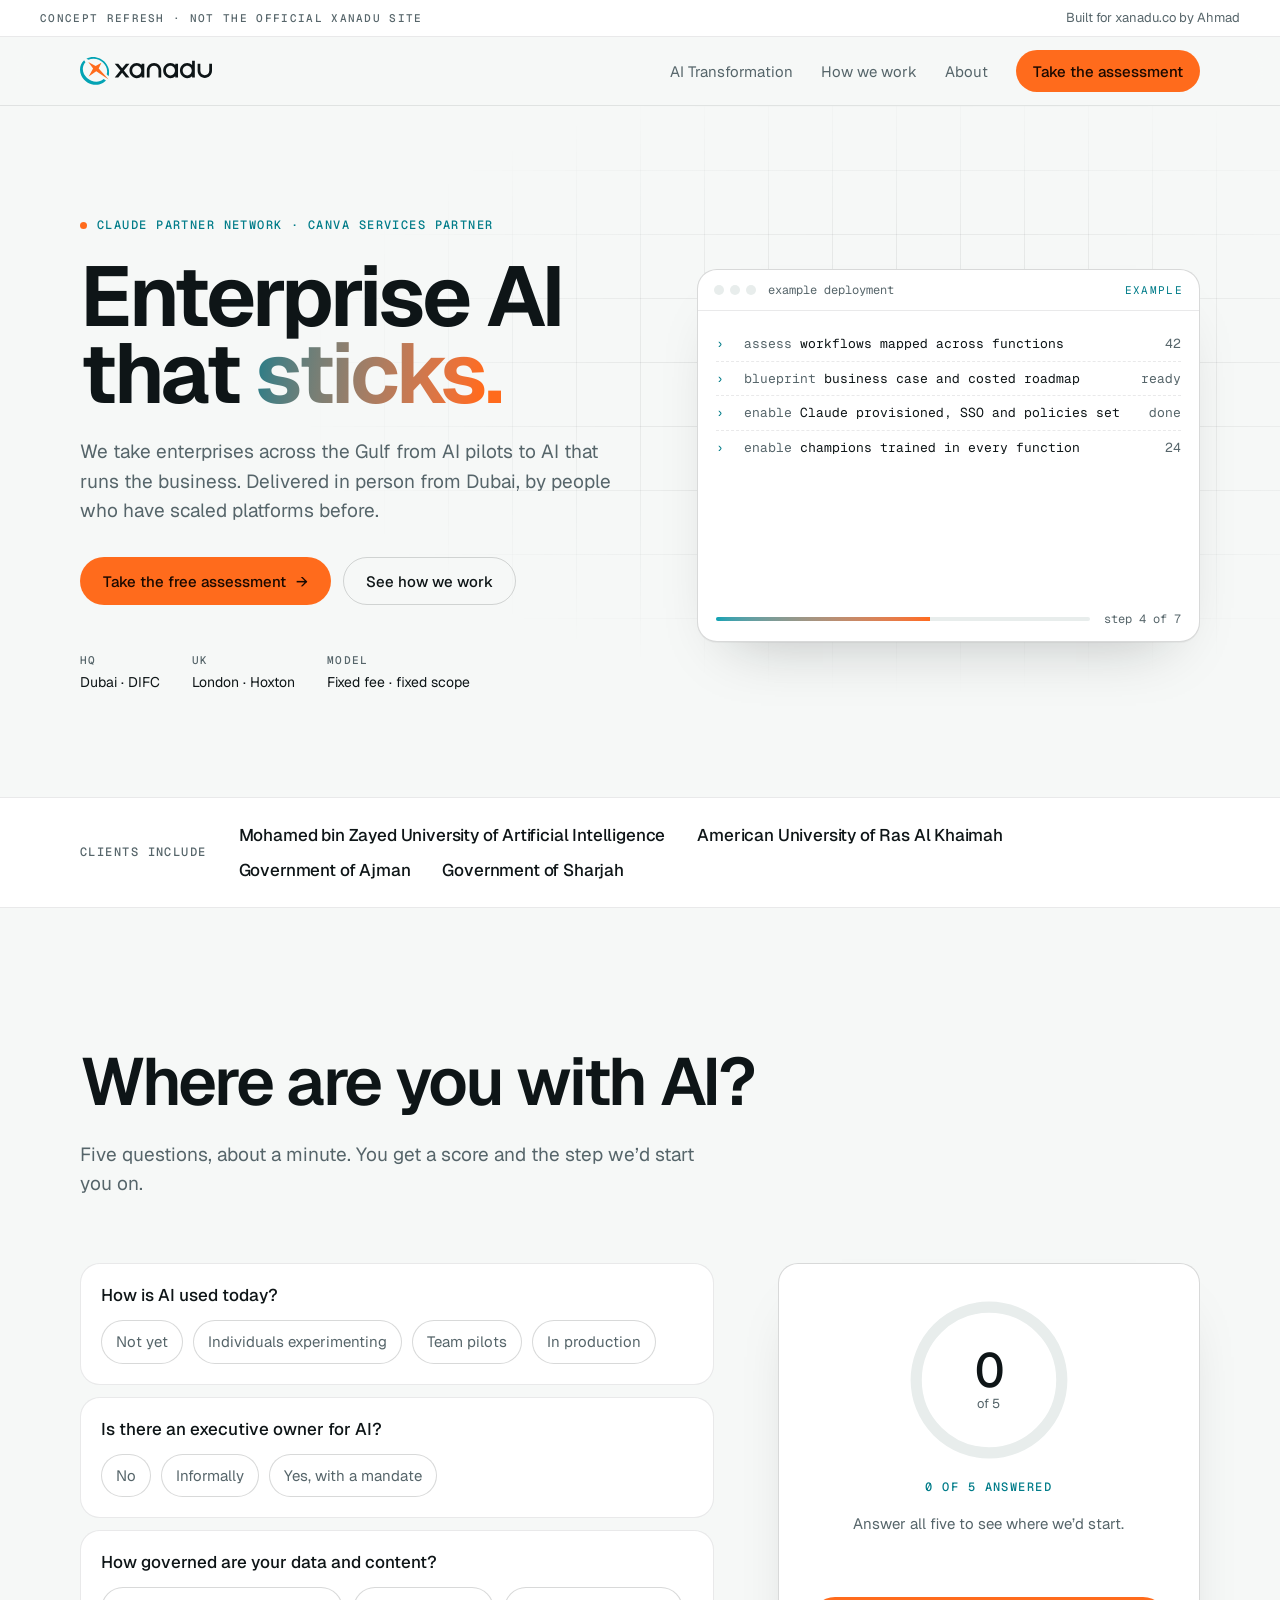
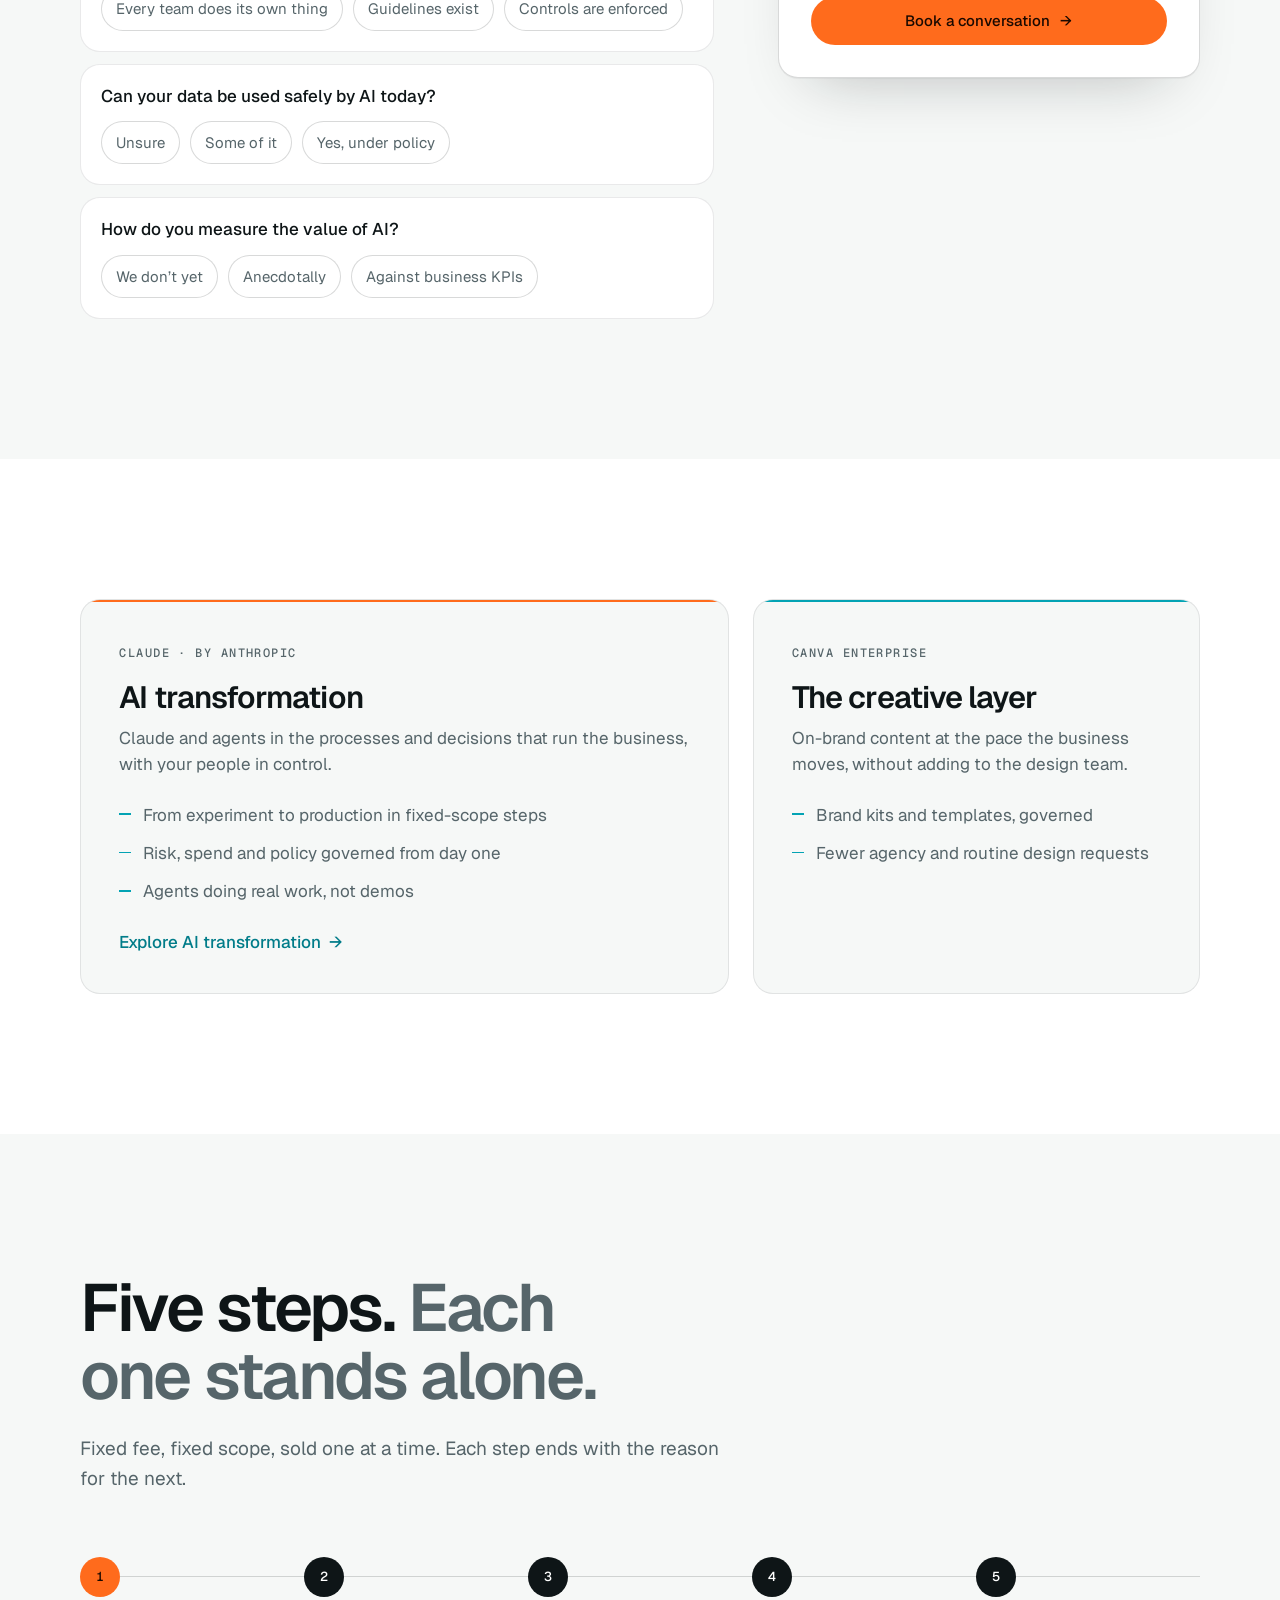
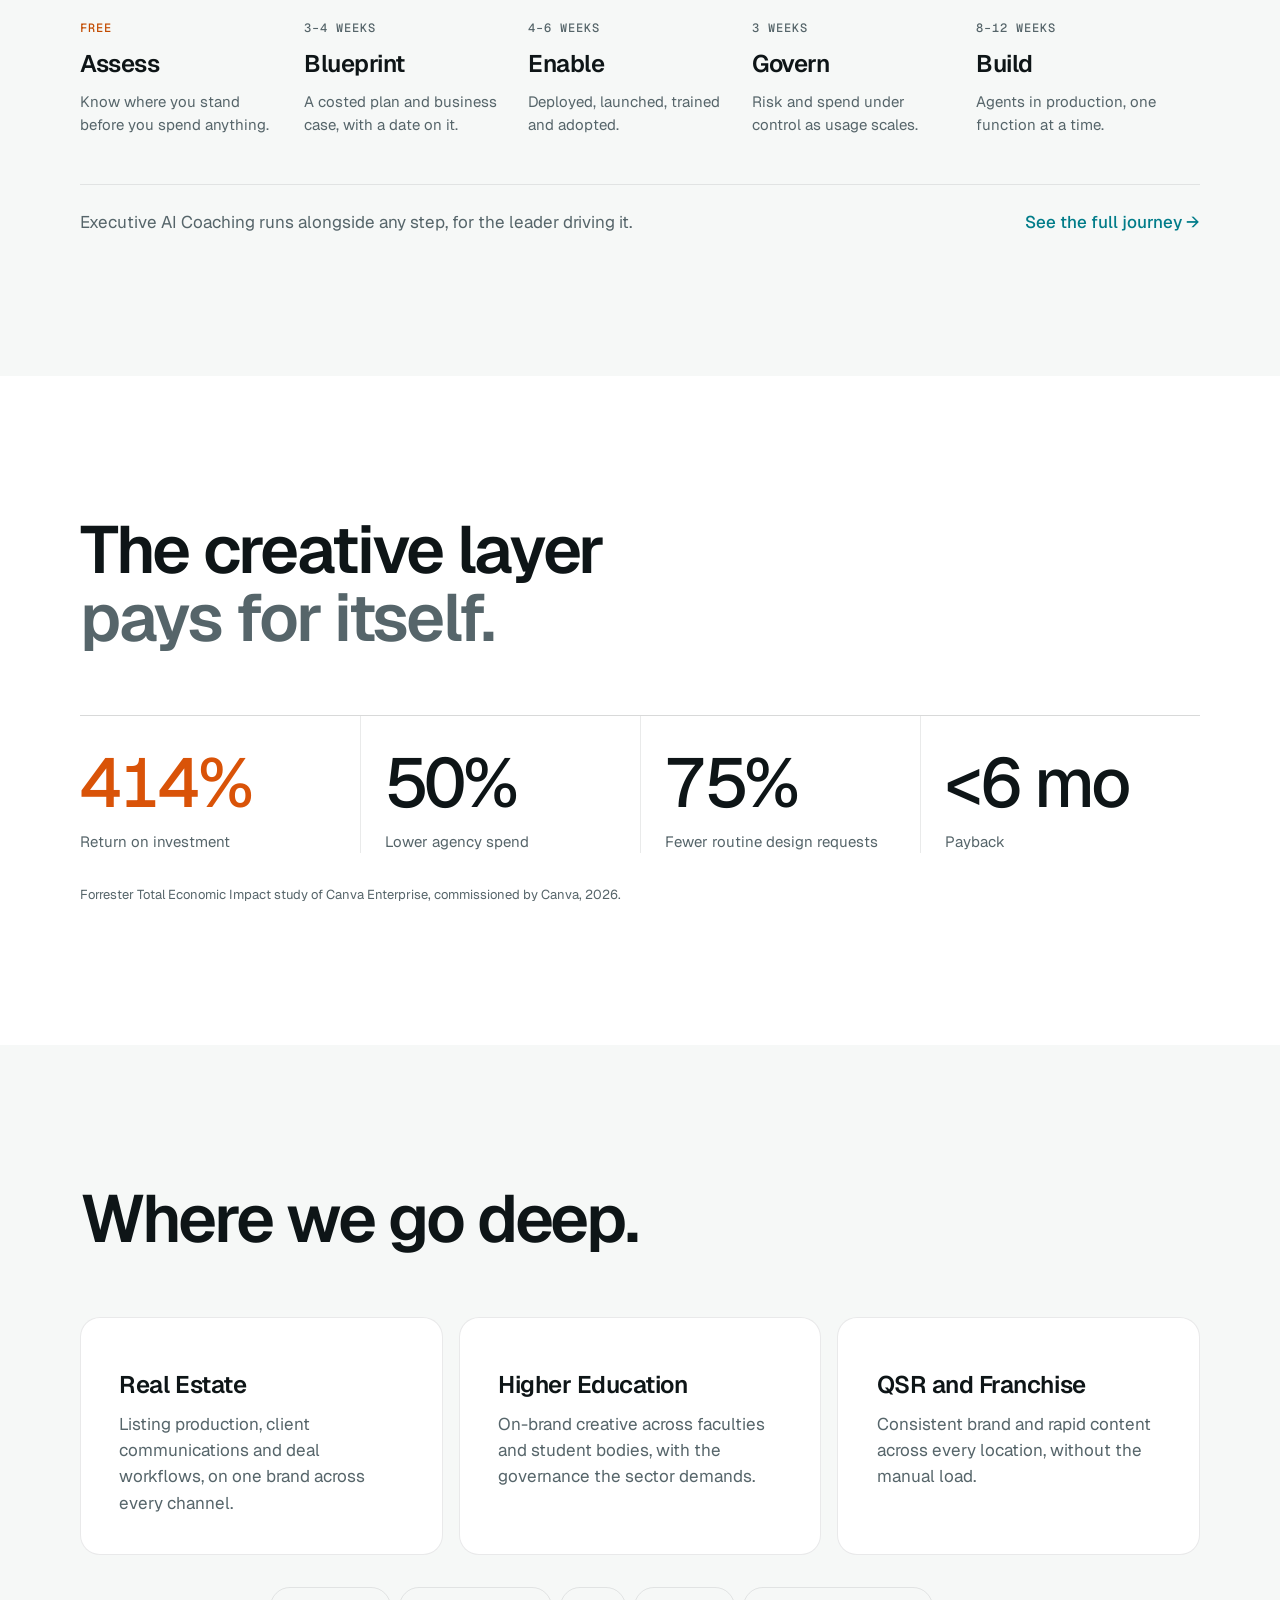
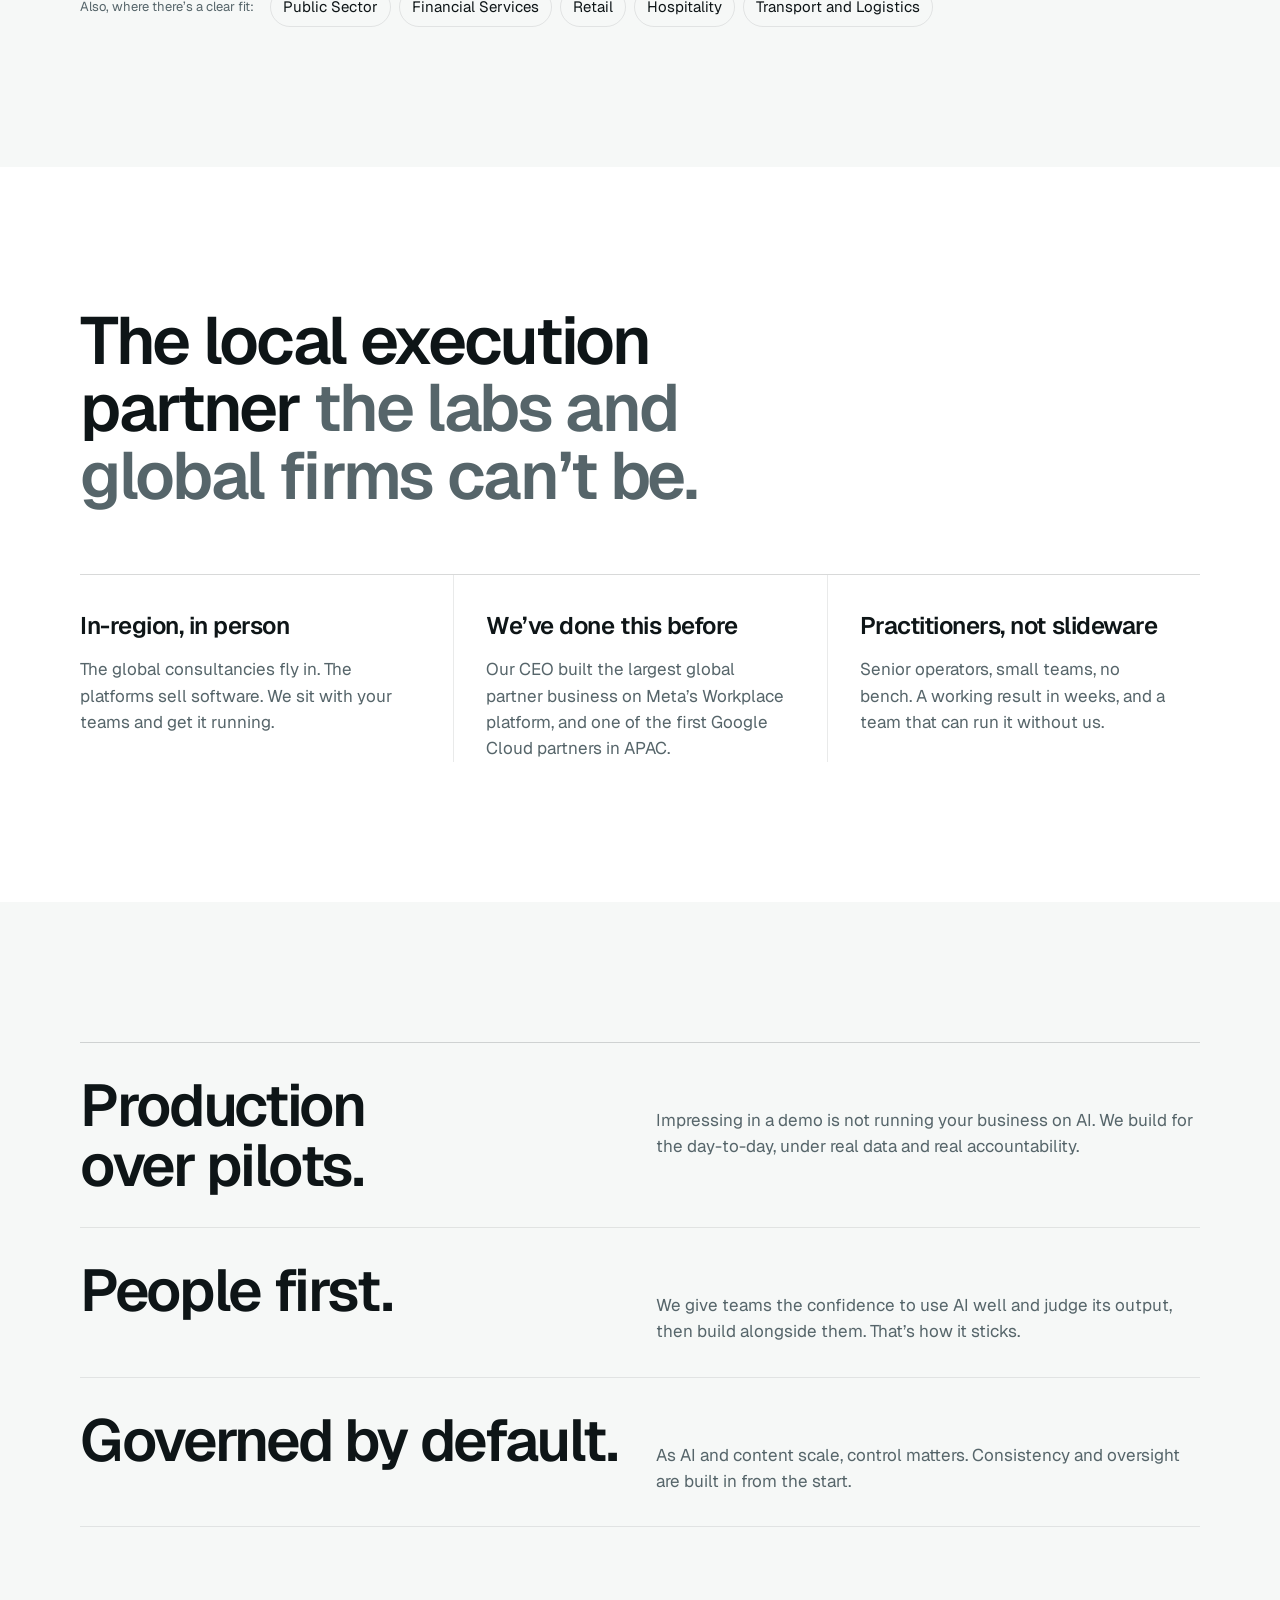
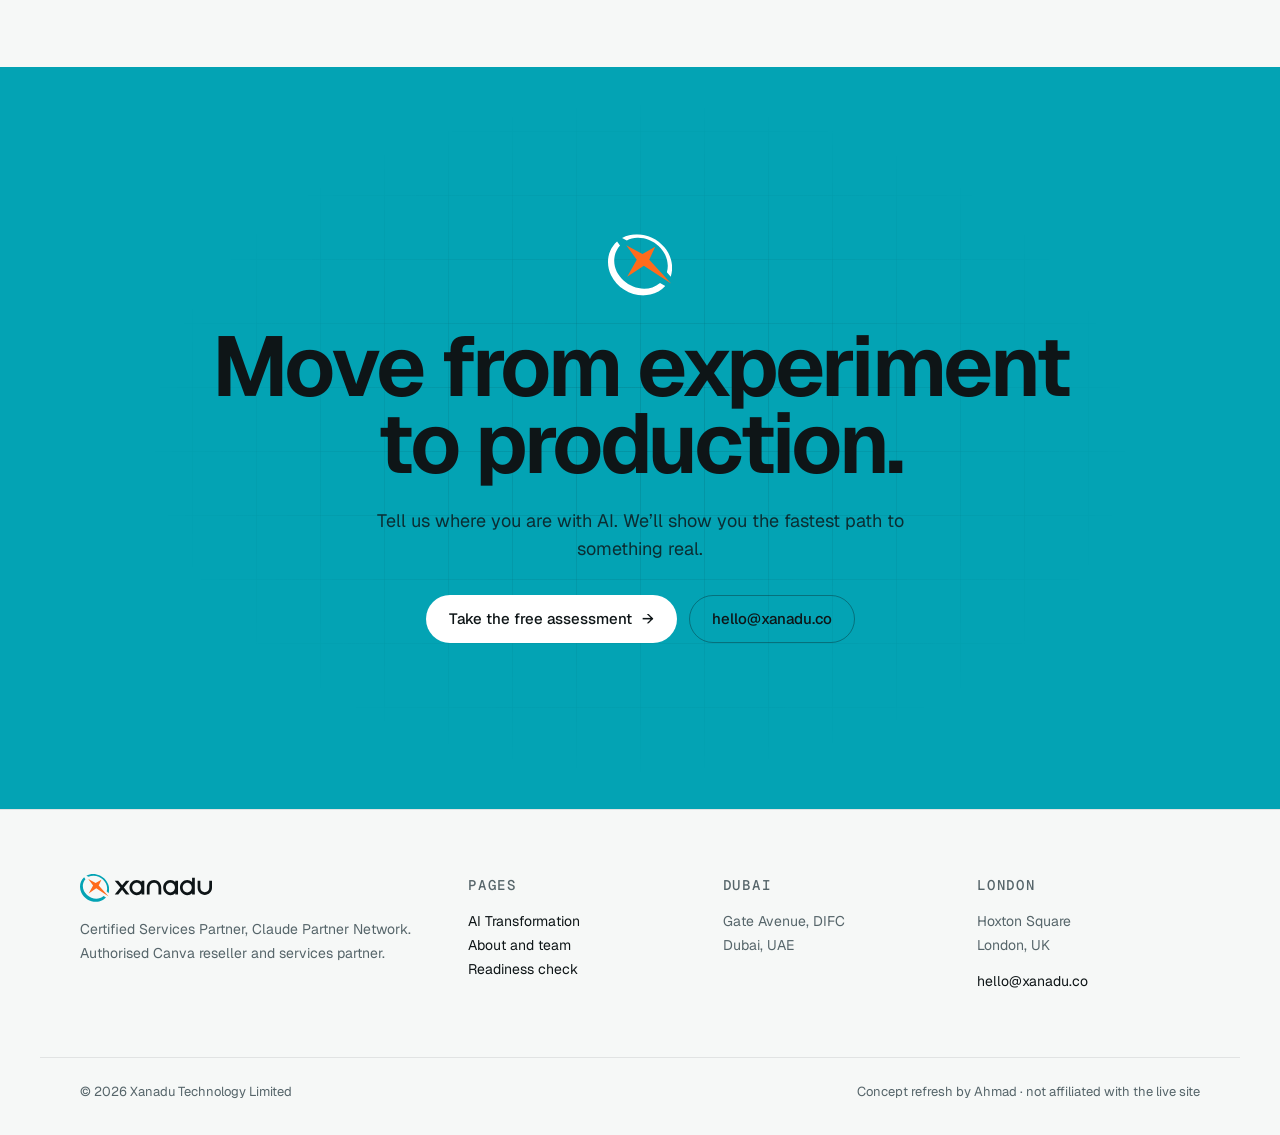
==== index.html @ 1a9d15e1 "Home: readiness check straight after Clients; drop the 'More than licences' heading Co-Authored-By: " ====
<!doctype html>
<html lang="en">
<head>
  <meta charset="utf-8">
  <meta name="viewport" content="width=device-width, initial-scale=1">
  <title>Xanadu · Enterprise AI that sticks (concept)</title>
  <meta name="description" content="Xanadu takes Gulf enterprises and government from AI pilots to AI that runs the business. Concept refresh, not the official site.">
  <meta name="robots" content="noindex, nofollow">
  <meta name="theme-color" content="#F6F8F7">
  <link rel="icon" href="/favicon.svg" type="image/svg+xml">
  <link rel="preconnect" href="https://fonts.googleapis.com">
  <link rel="preconnect" href="https://fonts.gstatic.com" crossorigin>
  <link href="https://fonts.googleapis.com/css2?family=Geist:wght@300..800&family=Geist+Mono:wght@400;500&display=swap" rel="stylesheet">
  <link rel="stylesheet" href="/styles.css">
</head>
<body>
<a class="skip" href="#main">Skip to content</a>

<div class="concept-bar">
  <span class="t-label">Concept refresh · not the official Xanadu site</span>
  <span>Built for xanadu.co by Ahmad</span>
</div>

<header class="nav">
  <div class="wrap nav-inner">
    <a href="/" class="brand" aria-label="Xanadu home"><svg class="logo" role="img" aria-label="Xanadu"><use href="/assets/logo.svg#x-logo"/></svg></a>
    <button class="nav-toggle" type="button" aria-label="Open menu" aria-expanded="false" aria-controls="nav-links"><span></span><span></span></button>
    <nav class="nav-links" id="nav-links" aria-label="Primary">
      <a href="/ai-transformation/">AI Transformation</a>
      <a href="/ai-transformation/#journey">How we work</a>
      <a href="/about/">About</a>
      <a class="btn btn-primary btn-sm" href="/#assessment">Take the assessment</a>
    </nav>
  </div>
</header>

<main id="main">

  <section class="hero" aria-labelledby="h1">
    <div class="field-grid" aria-hidden="true"></div>
    <div class="wrap hero-inner">
      <div class="enter">
        <p class="credential t-label"><span class="dot" aria-hidden="true"></span>Claude Partner Network · Canva Services Partner</p>
        <h1 id="h1" class="t-display">Enterprise AI<br>that <span class="accent">sticks.</span></h1>
        <p class="t-lede">We take enterprises across the Gulf from AI pilots to AI that runs the business. Delivered in person from Dubai, by people who have scaled platforms before.</p>
        <div class="ctas">
          <a class="btn btn-primary" href="#assessment">Take the free assessment <span class="arr" aria-hidden="true">→</span></a>
          <a class="btn btn-ghost" href="/ai-transformation/">See how we work</a>
        </div>
        <ul class="hero-meta">
          <li><span class="t-label">HQ</span>Dubai · DIFC</li>
          <li><span class="t-label">UK</span>London · Hoxton</li>
          <li><span class="t-label">Model</span>Fixed fee · fixed scope</li>
        </ul>
      </div>

      <div class="console" role="img" aria-label="Illustrative example of a deployment moving through the five steps">
        <div class="console-head"><span class="lights" aria-hidden="true"><i></i><i></i><i></i></span><span>example deployment</span><span class="tag">example</span></div>
        <ol class="console-body" id="console" aria-hidden="true"></ol>
        <div class="console-foot" aria-hidden="true"><span class="meter"><i id="console-meter"></i></span><span id="console-status">starting</span></div>
      </div>
    </div>
  </section>

  <section class="clients" aria-label="Clients">
    <div class="wrap clients-inner">
      <p class="t-label">Clients include</p>
      <ul>
        <li>Mohamed bin Zayed University of Artificial Intelligence</li>
        <li>American University of Ras Al Khaimah</li>
        <li>Government of Ajman</li>
        <li>Government of Sharjah</li>
      </ul>
    </div>
  </section>

  <section class="section" id="assessment" aria-labelledby="check-title">
    <div class="wrap">
      <div class="section-head">
        <h2 id="check-title" class="t-headline">Where are you with AI?</h2>
        <p class="t-lede">Five questions, about a minute. You get a score and the step we’d start you on.</p>
      </div>
      <div class="check-grid">
        <form class="quiz" id="quiz" onsubmit="return false">
          <fieldset><legend>How is AI used today?</legend>
            <label><input type="radio" name="q0" value="0">Not yet</label>
            <label><input type="radio" name="q0" value="1">Individuals experimenting</label>
            <label><input type="radio" name="q0" value="2">Team pilots</label>
            <label><input type="radio" name="q0" value="3">In production</label>
          </fieldset>
          <fieldset><legend>Is there an executive owner for AI?</legend>
            <label><input type="radio" name="q1" value="0">No</label>
            <label><input type="radio" name="q1" value="2">Informally</label>
            <label><input type="radio" name="q1" value="3">Yes, with a mandate</label>
          </fieldset>
          <fieldset><legend>How governed are your data and content?</legend>
            <label><input type="radio" name="q2" value="0">Every team does its own thing</label>
            <label><input type="radio" name="q2" value="2">Guidelines exist</label>
            <label><input type="radio" name="q2" value="3">Controls are enforced</label>
          </fieldset>
          <fieldset><legend>Can your data be used safely by AI today?</legend>
            <label><input type="radio" name="q3" value="0">Unsure</label>
            <label><input type="radio" name="q3" value="2">Some of it</label>
            <label><input type="radio" name="q3" value="3">Yes, under policy</label>
          </fieldset>
          <fieldset><legend>How do you measure the value of AI?</legend>
            <label><input type="radio" name="q4" value="0">We don’t yet</label>
            <label><input type="radio" name="q4" value="1">Anecdotally</label>
            <label><input type="radio" name="q4" value="3">Against business KPIs</label>
          </fieldset>
        </form>
        <aside class="result" aria-live="polite" aria-label="Your result">
          <div class="dial" id="dial">
            <svg viewBox="0 0 120 120" aria-hidden="true"><circle class="bg" cx="60" cy="60" r="52"/><circle class="fg" cx="60" cy="60" r="52"/></svg>
            <div class="dial-num"><b id="score">0</b><span>of 5</span></div>
          </div>
          <p class="t-label tier" id="tier">0 of 5 answered</p>
          <p class="advice" id="advice">Answer all five to see where we’d start.</p>
          <a class="btn btn-primary" id="result-cta" href="mailto:hello@xanadu.co">Book a conversation <span class="arr" aria-hidden="true">→</span></a>
        </aside>
      </div>
    </div>
  </section>

  <section class="section white" aria-labelledby="platforms-title">
    <div class="wrap">
      <h2 id="platforms-title" class="sr">What we do</h2>
      <div class="layers">
        <a class="card rule-orange" href="/ai-transformation/">
          <span class="t-label">Claude · by Anthropic</span>
          <h3 class="t-title">AI transformation</h3>
          <p>Claude and agents in the processes and decisions that run the business, with your people in control.</p>
          <ul class="ticks">
            <li>From experiment to production in fixed-scope steps</li>
            <li>Risk, spend and policy governed from day one</li>
            <li>Agents doing real work, not demos</li>
          </ul>
          <span class="more">Explore AI transformation <span class="arr" aria-hidden="true">→</span></span>
        </a>
        <div class="card rule-teal">
          <span class="t-label">Canva Enterprise</span>
          <h3 class="t-title">The creative layer</h3>
          <p>On-brand content at the pace the business moves, without adding to the design team.</p>
          <ul class="ticks">
            <li>Brand kits and templates, governed</li>
            <li>Fewer agency and routine design requests</li>
          </ul>
        </div>
      </div>
    </div>
  </section>

  <section class="section" aria-labelledby="method-title">
    <div class="wrap">
      <div class="section-head">
        <h2 id="method-title" class="t-headline">Five steps. <span class="quiet">Each one stands alone.</span></h2>
        <p class="t-lede">Fixed fee, fixed scope, sold one at a time. Each step ends with the reason for the next.</p>
      </div>
      <ol class="track">
        <li><span class="n">1</span><span class="when">Free</span><h3>Assess</h3><p>Know where you stand before you spend anything.</p></li>
        <li><span class="n">2</span><span class="when">3–4 weeks</span><h3>Blueprint</h3><p>A costed plan and business case, with a date on it.</p></li>
        <li><span class="n">3</span><span class="when">4–6 weeks</span><h3>Enable</h3><p>Deployed, launched, trained and adopted.</p></li>
        <li><span class="n">4</span><span class="when">3 weeks</span><h3>Govern</h3><p>Risk and spend under control as usage scales.</p></li>
        <li><span class="n">5</span><span class="when">8–12 weeks</span><h3>Build</h3><p>Agents in production, one function at a time.</p></li>
      </ol>
      <div class="after-track">
        <span>Executive AI Coaching runs alongside any step, for the leader driving it.</span>
        <a href="/ai-transformation/#journey">See the full journey <span class="arr" aria-hidden="true">→</span></a>
      </div>
    </div>
  </section>

  <section class="section white" aria-labelledby="proof-title">
    <div class="wrap">
      <div class="section-head">
        <h2 id="proof-title" class="t-headline">The creative layer <span class="quiet">pays for itself.</span></h2>
      </div>
      <div class="figures">
        <div class="figure"><b>414%</b><span>Return on investment</span></div>
        <div class="figure"><b>50%</b><span>Lower agency spend</span></div>
        <div class="figure"><b>75%</b><span>Fewer routine design requests</span></div>
        <div class="figure"><b>&lt;6 mo</b><span>Payback</span></div>
      </div>
      <p class="t-caption source">Forrester Total Economic Impact study of Canva Enterprise, commissioned by Canva, 2026.</p>
    </div>
  </section>

  <section class="section" aria-labelledby="sectors-title">
    <div class="wrap">
      <div class="section-head">
        <h2 id="sectors-title" class="t-headline">Where we go deep.</h2>
      </div>
      <div class="sectors">
        <div class="card"><h3 class="t-title-sm">Real Estate</h3><p>Listing production, client communications and deal workflows, on one brand across every channel.</p></div>
        <div class="card"><h3 class="t-title-sm">Higher Education</h3><p>On-brand creative across faculties and student bodies, with the governance the sector demands.</p></div>
        <div class="card"><h3 class="t-title-sm">QSR and Franchise</h3><p>Consistent brand and rapid content across every location, without the manual load.</p></div>
      </div>
      <div class="chips">
        <span class="t-caption">Also, where there’s a clear fit:</span>
        <span class="chip">Public Sector</span><span class="chip">Financial Services</span><span class="chip">Retail</span><span class="chip">Hospitality</span><span class="chip">Transport and Logistics</span>
      </div>
    </div>
  </section>

  <section class="section white" aria-labelledby="edge-title">
    <div class="wrap">
      <div class="section-head">
        <h2 id="edge-title" class="t-headline">The local execution partner <span class="quiet">the labs and global firms can’t be.</span></h2>
      </div>
      <div class="cols3">
        <div><h3>In-region, in person</h3><p>The global consultancies fly in. The platforms sell software. We sit with your teams and get it running.</p></div>
        <div><h3>We’ve done this before</h3><p>Our CEO built the largest global partner business on Meta’s Workplace platform, and one of the first Google Cloud partners in APAC.</p></div>
        <div><h3>Practitioners, not slideware</h3><p>Senior operators, small teams, no bench. A working result in weeks, and a team that can run it without us.</p></div>
      </div>
    </div>
  </section>

  <section class="section" aria-labelledby="pov-title">
    <div class="wrap">
      <h2 id="pov-title" class="sr">How we think about AI</h2>
      <ul class="statements">
        <li><h3 class="t-statement">Production over pilots.</h3><p>Impressing in a demo is not running your business on AI. We build for the day-to-day, under real data and real accountability.</p></li>
        <li><h3 class="t-statement">People first.</h3><p>We give teams the confidence to use AI well and judge its output, then build alongside them. That’s how it sticks.</p></li>
        <li><h3 class="t-statement">Governed by default.</h3><p>As AI and content scale, control matters. Consistency and oversight are built in from the start.</p></li>
      </ul>
    </div>
  </section>

  <section class="band" aria-labelledby="close-title">
    <div class="field-grid" aria-hidden="true"></div>
    <div class="wrap band-inner">
      <svg class="mark" viewBox="0 0 77 74" aria-hidden="true"><use href="/assets/logo.svg#x-mark"/></svg>
      <h2 id="close-title" class="t-display">Move from experiment<br>to production.</h2>
      <p>Tell us where you are with AI. We’ll show you the fastest path to something real.</p>
      <div class="ctas">
        <a class="btn btn-primary" href="#assessment">Take the free assessment <span class="arr" aria-hidden="true">→</span></a>
        <a class="btn btn-ghost" href="mailto:hello@xanadu.co">hello@xanadu.co</a>
      </div>
    </div>
  </section>
</main>

<footer class="footer">
  <div class="wrap footer-grid">
    <div>
      <svg class="logo" role="img" aria-label="Xanadu"><use href="/assets/logo.svg#x-logo"/></svg>
      <p>Certified Services Partner, Claude Partner Network.<br>Authorised Canva reseller and services partner.</p>
    </div>
    <div>
      <p class="t-label">Pages</p>
      <ul><li><a href="/ai-transformation/">AI Transformation</a></li><li><a href="/about/">About and team</a></li><li><a href="/#assessment">Readiness check</a></li></ul>
    </div>
    <div>
      <p class="t-label">Dubai</p>
      <p>Gate Avenue, DIFC<br>Dubai, UAE</p>
    </div>
    <div>
      <p class="t-label">London</p>
      <p>Hoxton Square<br>London, UK</p>
      <p class="footer-mail"><a href="mailto:hello@xanadu.co">hello@xanadu.co</a></p>
    </div>
  </div>
  <div class="wrap footer-base">
    <span>© 2026 Xanadu Technology Limited</span>
    <span>Concept refresh by Ahmad · not affiliated with the live site</span>
  </div>
</footer>

<script src="/main.js" defer></script>
</body>
</html>
---- styles.css ----
/* Xanadu v2. Tokens and rules: DESIGN.md (the source of truth). */

:root {
  /* neutrals */
  --morning-haze: oklch(97.7% 0.002 165);
  --plain-white: oklch(100% 0 0);
  --mist: oklch(96.5% 0.003 175);
  --pale-stone: oklch(94.2% 0.006 183);
  --harbour-ink: oklch(18.9% 0.011 217);
  --slate: oklch(49.6% 0.020 220);
  --hairline: oklch(18.9% 0.011 217 / 0.09);
  --hairline-strong: oklch(18.9% 0.011 217 / 0.16);
  /* teal */
  --xanadu-teal: oklch(65.4% 0.112 208);
  --deep-lagoon: oklch(53.6% 0.092 208);
  --night-lagoon: oklch(27.9% 0.040 208);
  --shallow-water: oklch(95.7% 0.019 205);
  --sea-glass: oklch(90.5% 0.046 205);
  /* orange */
  --signal-orange: oklch(70.3% 0.198 43);
  --signal-orange-hover: oklch(73.3% 0.176 46);
  --ember: oklch(61.3% 0.182 42);
  --kiln: oklch(56.4% 0.168 43);
  --char: oklch(16.4% 0.039 58);

  /* logo */
  --logo-ring: var(--xanadu-teal);
  --logo-x: var(--signal-orange);
  --logo-word: var(--harbour-ink);

  /* type */
  --sans: "Geist", ui-sans-serif, system-ui, -apple-system, "Segoe UI", sans-serif;
  --mono: "Geist Mono", ui-monospace, "SF Mono", Menlo, monospace;

  /* space, shape, motion */
  --s1: 4px; --s2: 8px; --s3: 12px; --s4: 16px; --s5: 24px; --s6: 32px; --s7: 48px; --s8: 64px; --s9: 96px; --s10: 128px;
  --gutter: clamp(16px, 4vw, 40px);
  --section: clamp(80px, 11vw, 140px);
  --wrap: 1200px;
  --r-sm: 6px; --r-md: 14px; --r-lg: 20px; --r-pill: 999px;
  --lift: 0 20px 40px -30px oklch(18.9% 0.011 217 / 0.25);
  --float: 0 1px 0 oklch(18.9% 0.011 217 / 0.04), 0 30px 60px -34px oklch(18.9% 0.011 217 / 0.28);
  --ease: cubic-bezier(.16, 1, .3, 1);
}

/* ---------- base ---------- */
*, *::before, *::after { box-sizing: border-box; }
html { scroll-behavior: smooth; -webkit-text-size-adjust: 100%; }
@media (prefers-reduced-motion: reduce) { html { scroll-behavior: auto; } }
body { margin: 0; background: var(--morning-haze); color: var(--harbour-ink); font: 400 1.0625rem/1.55 var(--sans); -webkit-font-smoothing: antialiased; overflow-x: hidden; }
::selection { background: var(--sea-glass); color: var(--harbour-ink); }
a { color: inherit; }
img, svg { display: block; }
h1, h2, h3, h4 { margin: 0; font-weight: 600; text-wrap: balance; }
p { margin: 0; }
:focus-visible { outline: 2px solid var(--signal-orange); outline-offset: 3px; border-radius: 4px; }
.wrap { max-width: var(--wrap); margin: 0 auto; padding: 0 var(--gutter); }
.skip { position: absolute; left: var(--gutter); top: -60px; z-index: 100; padding: 10px 14px; border-radius: var(--r-sm); background: var(--harbour-ink); color: var(--plain-white); text-decoration: none; }
.skip:focus { top: 12px; }
.sr { position: absolute !important; width: 1px; height: 1px; overflow: hidden; clip: rect(0 0 0 0); white-space: nowrap; }

/* type roles */
.t-display { font-size: clamp(2.875rem, 6.6vw, 5.5rem); font-weight: 650; line-height: .92; letter-spacing: -.04em; }
.t-headline { font-size: clamp(2.25rem, 5.2vw, 4.25rem); line-height: 1.02; letter-spacing: -.035em; }
.t-statement { font-size: clamp(2rem, 4.6vw, 3.75rem); line-height: 1.02; letter-spacing: -.04em; }
.t-title { font-size: clamp(1.5rem, 2.4vw, 2rem); line-height: 1.05; letter-spacing: -.03em; }
.t-title-sm { font-size: 1.5rem; line-height: 1.1; letter-spacing: -.02em; }
.t-lede { font-size: clamp(1.0625rem, 1.5vw, 1.1875rem); color: var(--slate); max-width: 34em; }
.t-label { font: 500 .75rem/1.3 var(--mono); letter-spacing: .12em; text-transform: uppercase; }
.t-caption { font-size: .8125rem; color: var(--slate); }
.quiet { color: var(--slate); }
.accent { background: linear-gradient(100deg, var(--deep-lagoon) 0%, var(--signal-orange) 90%); -webkit-background-clip: text; background-clip: text; color: transparent; }

/* ---------- buttons ---------- */
.btn { display: inline-flex; align-items: center; gap: 10px; height: 48px; padding: 0 22px; border-radius: var(--r-pill); border: 1px solid transparent; font: 500 .9375rem/1 var(--sans); text-decoration: none; cursor: pointer; transition: background .2s, border-color .2s, transform .2s; }
.btn:hover { transform: translateY(-1px); }
.btn:active { transform: none; }
.btn .arr { transition: transform .2s var(--ease); }
.btn:hover .arr { transform: translateX(3px); }
.btn-primary { background: var(--signal-orange); color: var(--char); }
.btn-primary:hover { background: var(--signal-orange-hover); }
.btn-ghost { border-color: var(--hairline-strong); color: var(--harbour-ink); background: transparent; }
.btn-ghost:hover { border-color: var(--harbour-ink); }
.btn-sm { height: 42px; padding: 0 16px; font-size: .875rem; }

/* ---------- concept bar + nav ---------- */
.concept-bar { display: flex; justify-content: space-between; align-items: center; gap: 16px; padding: 8px var(--gutter); background: var(--plain-white); border-bottom: 1px solid var(--hairline); font-size: .8125rem; color: var(--slate); }
.concept-bar .t-label { font-size: .6875rem; }
.nav { position: sticky; top: 0; z-index: 50; background: oklch(97.7% 0.002 165 / 0.85); backdrop-filter: saturate(140%) blur(14px); -webkit-backdrop-filter: saturate(140%) blur(14px); border-bottom: 1px solid var(--hairline); }
.nav-inner { display: flex; align-items: center; gap: 32px; height: 68px; }
.brand { display: flex; }
.logo { width: 132px; height: 28px; }
.nav-links { display: flex; align-items: center; gap: 28px; margin-left: auto; }
.nav-links a { text-decoration: none; font-size: .9375rem; color: var(--slate); transition: color .15s; }
.nav-links a:hover, .nav-links a[aria-current="page"] { color: var(--harbour-ink); }
.nav-links a[aria-current="page"] { font-weight: 500; }
.nav-links .btn { color: var(--char); }
.nav-toggle { display: none; }

/* ---------- sections ---------- */
.section { padding: var(--section) 0; }
.section.white { background: var(--plain-white); }
.section-head { max-width: 760px; margin-bottom: clamp(40px, 6vw, 64px); }
.section-head .t-lede { margin-top: var(--s5); }

/* ---------- hero (home) ---------- */
.hero { position: relative; overflow: hidden; padding: clamp(56px, 9vw, 112px) 0 clamp(64px, 9vw, 104px); }
.field-grid { position: absolute; inset: 0; pointer-events: none; background-image: linear-gradient(var(--hairline) 1px, transparent 1px), linear-gradient(90deg, var(--hairline) 1px, transparent 1px); background-size: 64px 64px; mask-image: radial-gradient(ellipse 70% 65% at 72% 40%, #000 15%, transparent 70%); -webkit-mask-image: radial-gradient(ellipse 70% 65% at 72% 40%, #000 15%, transparent 70%); }
.hero-inner { position: relative; display: grid; grid-template-columns: 1.1fr 1fr; gap: clamp(32px, 5vw, 72px); align-items: center; }
.credential { display: flex; align-items: center; gap: 10px; margin-bottom: var(--s5); color: var(--deep-lagoon); }
.credential .dot { width: 7px; height: 7px; border-radius: 50%; background: var(--signal-orange); flex: none; }
.hero .t-lede { margin-top: var(--s5); }
.ctas { display: flex; flex-wrap: wrap; gap: var(--s3); margin-top: var(--s6); }
.hero-meta { display: flex; flex-wrap: wrap; gap: var(--s3) var(--s6); list-style: none; margin: var(--s7) 0 0; padding: 0; font-size: .875rem; }
.hero-meta .t-label { display: block; margin-bottom: 4px; color: var(--slate); font-size: .6875rem; }

/* example console */
.console { background: var(--plain-white); border: 1px solid var(--hairline-strong); border-radius: var(--r-lg); box-shadow: var(--float); overflow: hidden; min-width: 0; }
.console-head { display: flex; align-items: center; gap: 12px; padding: 14px 16px; border-bottom: 1px solid var(--hairline); color: var(--slate); font: 400 .75rem/1 var(--mono); }
.console-head .lights { display: flex; gap: 6px; }
.console-head .lights i { width: 10px; height: 10px; border-radius: 50%; background: var(--pale-stone); }
.console-head .tag { margin-left: auto; color: var(--deep-lagoon); letter-spacing: .12em; text-transform: uppercase; font-size: .6875rem; }
.console-body { list-style: none; margin: 0; padding: 16px 18px 6px; min-height: 290px; font: 400 .8125rem/1.5 var(--mono); }
.console-body li { display: grid; grid-template-columns: 18px 1fr auto; gap: 10px; padding: 7px 0; border-bottom: 1px dashed var(--hairline); }
.console-body li:last-child { border-bottom: 0; }
.console-body .ic { color: var(--deep-lagoon); }
.console-body .ic.x { color: var(--kiln); }
.console-body em { font-style: normal; color: var(--slate); }
.console-body .v { color: var(--slate); }
.console-foot { display: flex; align-items: center; gap: 14px; padding: 12px 18px 16px; color: var(--slate); font: 400 .75rem/1 var(--mono); }
.meter { flex: 1; height: 4px; border-radius: 4px; background: var(--pale-stone); overflow: hidden; }
.meter i { display: block; height: 100%; width: 0; background: linear-gradient(90deg, var(--xanadu-teal), var(--signal-orange)); transition: width .6s var(--ease); }
@media (prefers-reduced-motion: no-preference) {
  .console-body li { animation: slide-in .45s var(--ease) both; }
}
@keyframes slide-in { from { transform: translateY(6px); } }

/* clients strip */
.clients { background: var(--plain-white); border-top: 1px solid var(--hairline); border-bottom: 1px solid var(--hairline); }
.clients-inner { display: flex; align-items: center; gap: var(--s6); padding-top: var(--s5); padding-bottom: var(--s5); }
.clients .t-label { flex: none; color: var(--slate); }
.clients ul { display: flex; flex-wrap: wrap; gap: var(--s2) var(--s6); list-style: none; margin: 0; padding: 0; font-weight: 500; letter-spacing: -.01em; }

/* ---------- platforms (asymmetric: AI leads) ---------- */
.layers { display: grid; grid-template-columns: 1.45fr 1fr; gap: var(--s5); }
.card { position: relative; background: var(--plain-white); border: 1px solid var(--hairline); border-radius: var(--r-lg); padding: clamp(24px, 3vw, 40px); overflow: hidden; }
a.card { display: block; text-decoration: none; transition: transform .3s var(--ease), box-shadow .3s, border-color .3s; }
a.card:hover { transform: translateY(-2px); box-shadow: var(--lift); border-color: var(--hairline-strong); }
.section.white .layers .card { background: var(--morning-haze); }
.card.rule-orange::before, .card.rule-teal::before { content: ""; position: absolute; inset: 0 0 auto 0; height: 2px; }
.card.rule-orange::before { background: var(--signal-orange); }
.card.rule-teal::before { background: var(--xanadu-teal); }
.card .t-label { color: var(--slate); }
.card h3 { margin-top: var(--s4); }
.card p { margin-top: var(--s3); color: var(--slate); }
.ticks { list-style: none; margin: var(--s5) 0 0; padding: 0; display: grid; gap: var(--s3); color: var(--slate); }
.ticks li { position: relative; padding-left: 24px; }
.ticks li::before { content: ""; position: absolute; left: 0; top: .7em; width: 12px; height: 1.5px; background: var(--xanadu-teal); }
.card .more { display: inline-flex; align-items: center; gap: 8px; margin-top: var(--s5); font-weight: 500; color: var(--deep-lagoon); }
.card .more .arr { transition: transform .2s var(--ease); }
a.card:hover .more .arr { transform: translateX(3px); }

/* ---------- method track ---------- */
.track { list-style: none; margin: 0; padding: 0; display: grid; grid-template-columns: repeat(5, 1fr); position: relative; }
.track::before { content: ""; position: absolute; left: 0; right: 0; top: 19px; height: 1px; background: var(--hairline-strong); }
.track li { position: relative; padding-right: var(--s5); }
.track .n { position: relative; display: grid; place-items: center; width: 40px; height: 40px; border-radius: 50%; background: var(--harbour-ink); color: var(--plain-white); font: 500 .8125rem/1 var(--sans); font-variant-numeric: tabular-nums; }
.track li:first-child .n { background: var(--signal-orange); color: var(--char); }
.track .when { display: block; margin: var(--s5) 0 var(--s2); font: 500 .75rem/1.3 var(--mono); letter-spacing: .08em; text-transform: uppercase; color: var(--slate); }
.track li:first-child .when { color: var(--kiln); }
.track h3 { font-size: 1.5rem; letter-spacing: -.02em; }
.track p { margin-top: var(--s2); font-size: .9375rem; color: var(--slate); }
.after-track a { color: var(--deep-lagoon); font-weight: 500; text-decoration: none; }
.after-track a .arr { display: inline-block; transition: transform .2s var(--ease); }
.after-track a:hover .arr { transform: translateX(3px); }
.after-track { margin-top: var(--s7); padding-top: var(--s5); border-top: 1px solid var(--hairline); display: flex; flex-wrap: wrap; justify-content: space-between; gap: var(--s4); color: var(--slate); }

/* ---------- figures ---------- */
.figures { display: grid; grid-template-columns: repeat(4, 1fr); border-top: 1px solid var(--hairline-strong); }
.figure { padding: var(--s6) var(--s5) 0 0; }
.figure + .figure { padding-left: var(--s5); border-left: 1px solid var(--hairline); }
.figure b { display: block; font-size: clamp(2.5rem, 5.4vw, 4.75rem); font-weight: 500; line-height: 1; letter-spacing: -.04em; font-variant-numeric: tabular-nums; }
.figure:first-child b { color: var(--ember); }
.figure span { display: block; margin-top: var(--s3); font-size: .9375rem; color: var(--slate); }
.source { margin-top: var(--s6); }

/* ---------- assessment ---------- */
.check-grid { display: grid; grid-template-columns: 1.5fr 1fr; gap: var(--s5) var(--s8); align-items: start; }
.quiz { display: grid; gap: var(--s3); margin: 0; }
.quiz fieldset { margin: 0; padding: 18px 20px 12px; border: 1px solid var(--hairline); border-radius: var(--r-lg); background: var(--plain-white); transition: border-color .2s; }
.quiz fieldset.done { border-color: oklch(65.4% 0.112 208 / 0.45); }
.quiz legend { float: left; width: 100%; padding: 0; margin-bottom: var(--s3); font-weight: 500; }
.quiz label { position: relative; display: inline-flex; margin: 0 6px 8px 0; padding: 9px 14px; border: 1px solid var(--hairline-strong); border-radius: var(--r-pill); background: var(--plain-white); color: var(--slate); font-size: .9375rem; cursor: pointer; transition: border-color .15s, color .15s, background .15s; }
.quiz label input { position: absolute; opacity: 0; pointer-events: none; }
.quiz label:hover { border-color: var(--harbour-ink); color: var(--harbour-ink); }
.quiz label:has(input:checked) { background: var(--harbour-ink); border-color: var(--harbour-ink); color: var(--plain-white); }
.quiz label:has(input:focus-visible) { outline: 2px solid var(--signal-orange); outline-offset: 2px; }
.result { position: sticky; top: 92px; display: grid; justify-items: center; gap: var(--s4); padding: var(--s6); text-align: center; background: var(--plain-white); border: 1px solid var(--hairline-strong); border-radius: var(--r-lg); box-shadow: var(--float); }
.dial { position: relative; width: 168px; height: 168px; }
.dial svg { width: 100%; height: 100%; transform: rotate(-90deg); }
.dial circle { fill: none; stroke-width: 8; }
.dial .bg { stroke: var(--pale-stone); }
.dial .fg { stroke: var(--signal-orange); stroke-linecap: round; stroke-dasharray: 326.7; stroke-dashoffset: calc(326.7 - 326.7 * var(--p, 0) / 100); transition: stroke-dashoffset .7s var(--ease); }
.dial-num { position: absolute; inset: 0; display: grid; place-content: center; }
.dial-num b { font-size: 3rem; font-weight: 500; line-height: 1; letter-spacing: -.04em; font-variant-numeric: tabular-nums; }
.dial-num span { font-size: .8125rem; color: var(--slate); }
.result .tier { color: var(--deep-lagoon); }
.result .advice { min-height: 4.6em; color: var(--slate); font-size: .9375rem; }
.result .btn { width: 100%; justify-content: center; }

/* ---------- sectors ---------- */
.sectors { display: grid; grid-template-columns: repeat(3, 1fr); gap: var(--s4); }
.sectors .card { background: var(--plain-white); }
.chips { display: flex; flex-wrap: wrap; align-items: center; gap: var(--s2); margin-top: var(--s6); }
.chips .t-caption { margin-right: var(--s2); }
.chip { display: inline-flex; padding: 7px 12px; border: 1px solid var(--hairline); border-radius: var(--r-pill); font-size: .9375rem; }

/* ---------- three columns (edge, beliefs) ---------- */
.cols3 { display: grid; grid-template-columns: repeat(3, 1fr); border-top: 1px solid var(--hairline-strong); }
.cols3 > div { padding: var(--s6) var(--s6) 0 0; }
.cols3 > div + div { padding-left: var(--s6); border-left: 1px solid var(--hairline); }
.cols3 h3 { font-size: 1.5rem; letter-spacing: -.02em; }
.cols3 p { margin-top: var(--s3); color: var(--slate); }

/* ---------- statements ---------- */
.statements { list-style: none; margin: 0; padding: 0; }
.statements li { display: grid; grid-template-columns: 1fr 1fr; gap: var(--s6); align-items: baseline; padding: var(--s6) 0; border-bottom: 1px solid var(--hairline); }
.statements li:first-child { border-top: 1px solid var(--hairline-strong); }
.statements p { color: var(--slate); max-width: 36em; }

/* ---------- teal band (close) ---------- */
.band { position: relative; overflow: hidden; padding: clamp(96px, 13vw, 168px) 0; text-align: center; background: var(--xanadu-teal); color: var(--harbour-ink); --hairline: oklch(18.9% 0.011 217 / 0.10); }
.band .field-grid { mask-image: radial-gradient(ellipse 55% 65% at 50% 50%, #000 10%, transparent 70%); -webkit-mask-image: radial-gradient(ellipse 55% 65% at 50% 50%, #000 10%, transparent 70%); }
.band-inner { position: relative; }
.band .mark { width: 64px; height: 62px; margin: 0 auto var(--s6); --logo-ring: var(--plain-white); }
.band p { margin: var(--s5) auto 0; max-width: 32em; color: var(--night-lagoon); font-size: 1.125rem; }
.band .ctas { justify-content: center; }
.band .btn-primary { background: var(--plain-white); color: var(--harbour-ink); }
.band .btn-primary:hover { background: var(--shallow-water); }
.band .btn-ghost { border-color: oklch(18.9% 0.011 217 / 0.35); }
.band .btn-ghost:hover { border-color: var(--harbour-ink); }
.band :focus-visible { outline-color: var(--harbour-ink); }

/* ---------- footer ---------- */
.footer { padding: var(--s8) 0 var(--s6); background: var(--morning-haze); color: var(--slate); border-top: 1px solid var(--hairline); }
.footer-grid { display: grid; grid-template-columns: 1.6fr 1fr 1fr 1fr; gap: var(--s6); }
.footer .logo { margin-bottom: var(--s4); }
.footer .t-label { margin-bottom: var(--s3); color: var(--slate); }
.footer p, .footer li { font-size: .875rem; line-height: 1.7; }
.footer ul { list-style: none; margin: 0; padding: 0; }
.footer a { text-decoration: none; color: var(--harbour-ink); }
.footer a:hover { text-decoration: underline; text-underline-offset: 3px; }
.footer-mail { margin-top: var(--s3); }
.card .note { margin-top: var(--s4); }
.footer-base { display: flex; flex-wrap: wrap; justify-content: space-between; gap: var(--s3); margin-top: var(--s8); padding-top: var(--s5); border-top: 1px solid var(--hairline); font-size: .8125rem; }

/* ---------- page hero (inner pages) ---------- */
.page-hero { position: relative; overflow: hidden; padding: clamp(56px, 8vw, 104px) 0 clamp(48px, 7vw, 88px); }
.page-hero .field-grid { mask-image: radial-gradient(ellipse 60% 70% at 85% 30%, #000 10%, transparent 70%); -webkit-mask-image: radial-gradient(ellipse 60% 70% at 85% 30%, #000 10%, transparent 70%); }
.page-hero-inner { position: relative; max-width: 860px; }
.page-hero .t-lede { margin-top: var(--s5); }

/* journey index (AI page) */
.journey { list-style: none; margin: 0; padding: 0; display: grid; grid-template-columns: repeat(5, 1fr); gap: var(--s3); }
.journey a { display: block; height: 100%; padding: var(--s5); border: 1px solid var(--hairline); border-radius: var(--r-lg); background: var(--plain-white); text-decoration: none; transition: transform .3s var(--ease), box-shadow .3s, border-color .3s; }
.journey a:hover { transform: translateY(-2px); box-shadow: var(--lift); border-color: var(--hairline-strong); }
.journey .n { display: grid; place-items: center; width: 32px; height: 32px; border-radius: 50%; background: var(--harbour-ink); color: var(--plain-white); font-size: .8125rem; font-weight: 500; }
.journey li:first-child .n { background: var(--signal-orange); color: var(--char); }
.journey h3 { margin-top: var(--s4); font-size: 1.375rem; letter-spacing: -.02em; }
.journey .when { display: block; margin-top: var(--s2); font: 500 .75rem/1.3 var(--mono); letter-spacing: .08em; text-transform: uppercase; color: var(--slate); }
.journey li:first-child .when { color: var(--kiln); }
.journey p { margin-top: var(--s3); font-size: .9375rem; color: var(--slate); }

/* step detail */
.step { display: grid; grid-template-columns: 1fr 1.25fr; gap: var(--s8); padding: var(--s8) 0; border-top: 1px solid var(--hairline-strong); scroll-margin-top: 90px; }
.step-intro .n-label { display: flex; align-items: center; gap: var(--s3); color: var(--slate); }
.step-intro .n-label b { display: grid; place-items: center; width: 32px; height: 32px; border-radius: 50%; background: var(--harbour-ink); color: var(--plain-white); font: 500 .8125rem/1 var(--sans); }
.step-intro h2 { margin-top: var(--s5); }
.step-intro .t-lede { margin-top: var(--s4); }
.step-intro .btn { margin-top: var(--s6); }
.deliver h3 { font-size: 1rem; font-weight: 600; color: var(--slate); letter-spacing: 0; }
.deliver ul { list-style: none; margin: var(--s4) 0 0; padding: 0; border-top: 1px solid var(--hairline); }
.deliver li { display: grid; grid-template-columns: 22px 1fr; gap: var(--s3); padding: var(--s3) 0; border-bottom: 1px solid var(--hairline); }
.deliver li svg { width: 18px; height: 18px; margin-top: 3px; color: var(--deep-lagoon); }
.deliver li b { font-weight: 500; }
.deliver li span { color: var(--slate); }
.terms { display: grid; grid-template-columns: repeat(3, 1fr); gap: var(--s4); margin-top: var(--s6); }
.terms div { padding: var(--s4); border-radius: var(--r-md); background: var(--morning-haze); }
.terms .t-label { display: block; margin-bottom: 6px; color: var(--slate); font-size: .6875rem; }
.terms p { font-size: .9375rem; }

/* coaching / partner panel */
.panel-split { display: grid; grid-template-columns: 1fr 1fr; gap: var(--s5); }

/* ---------- about ---------- */
.ceo { display: grid; grid-template-columns: 360px 1fr; gap: var(--s8); align-items: start; }
.portrait { width: 100%; height: auto; aspect-ratio: 1; border-radius: var(--r-lg); background: var(--pale-stone); object-fit: cover; }
.ceo .t-lede { margin-top: var(--s5); }
.ceo .t-lede b { color: var(--harbour-ink); font-weight: 600; }
.ceo .facts { list-style: none; margin: var(--s6) 0 0; padding: 0; border-top: 1px solid var(--hairline); }
.ceo .facts li { display: grid; grid-template-columns: 120px 1fr; gap: var(--s4); padding: var(--s4) 0; border-bottom: 1px solid var(--hairline); }
.ceo .facts .t-label { color: var(--slate); padding-top: 3px; }
.team { list-style: none; margin: 0; padding: 0; display: grid; grid-template-columns: repeat(5, 1fr); gap: var(--s5); }
.team img { width: 100%; height: auto; aspect-ratio: 4 / 5; border-radius: var(--r-lg); background: var(--pale-stone); object-fit: cover; }
.team b { display: block; margin-top: var(--s4); font-weight: 600; letter-spacing: -.01em; }
.team span { display: block; margin-top: 2px; font-size: .875rem; color: var(--slate); }
.offices { display: grid; grid-template-columns: 1fr 1fr; gap: var(--s5); }
.offices .card p { color: var(--harbour-ink); }
.offices .card .quiet { margin-top: var(--s2); }

/* ---------- motion: hero entrance once, from visible ---------- */
@media (prefers-reduced-motion: no-preference) {
  .enter > * { animation: rise .8s var(--ease) both; }
  .enter > *:nth-child(2) { animation-delay: .06s; } .enter > *:nth-child(3) { animation-delay: .12s; } .enter > *:nth-child(4) { animation-delay: .18s; } .enter > *:nth-child(5) { animation-delay: .24s; }
}
@keyframes rise { from { transform: translateY(12px); } }

/* ---------- responsive ---------- */
@media (max-width: 1000px) {
  .hero-inner, .check-grid, .layers, .step, .ceo, .panel-split { grid-template-columns: 1fr; }
  .result { position: static; }
  .ceo { gap: var(--s6); }
  .ceo .portrait { max-width: 320px; }
  .track { grid-template-columns: 1fr; }
  .track::before { left: 19px; right: auto; top: 0; bottom: 0; width: 1px; height: auto; }
  .track li { display: grid; grid-template-columns: 40px 1fr; column-gap: var(--s5); padding: 0 0 var(--s6); }
  .track .n { grid-row: span 3; }
  .track .when { margin-top: 0; }
  .journey { grid-template-columns: repeat(2, 1fr); }
  .journey li:first-child { grid-column: 1 / -1; }
  .team { grid-template-columns: repeat(3, 1fr); }
  .clients-inner { flex-direction: column; align-items: flex-start; gap: var(--s3); }
  .step { gap: var(--s6); }
}
@media (max-width: 820px) {
  .nav-toggle { display: grid; place-content: center; gap: 5px; width: 44px; height: 44px; margin-left: auto; border: 1px solid var(--hairline-strong); border-radius: var(--r-md); background: transparent; cursor: pointer; }
  .nav-toggle span { width: 16px; height: 1.5px; background: var(--harbour-ink); }
  .nav-links { display: none; position: absolute; top: 68px; left: 0; right: 0; flex-direction: column; align-items: stretch; gap: 0; padding: var(--s2) var(--gutter) var(--s5); background: var(--morning-haze); border-bottom: 1px solid var(--hairline); }
  .nav-links.open { display: flex; }
  .nav-links a { padding: 14px 0; font-size: 1rem; border-bottom: 1px solid var(--hairline); }
  .nav-links .btn { margin-top: var(--s4); justify-content: center; border-bottom: 0; }
  .sectors, .cols3, .figures, .offices { grid-template-columns: 1fr; }
  .cols3 > div, .cols3 > div + div { padding: var(--s5) 0; border-left: 0; border-bottom: 1px solid var(--hairline); }
  .figures { grid-template-columns: 1fr 1fr; }
  .figure, .figure + .figure { padding: var(--s5) var(--s4) var(--s5) 0; border-left: 0; border-bottom: 1px solid var(--hairline); }
  .statements li { grid-template-columns: 1fr; gap: var(--s3); }
  .footer-grid { grid-template-columns: 1fr 1fr; }
  .terms { grid-template-columns: 1fr; }
  .concept-bar { flex-direction: column; align-items: flex-start; gap: 2px; }
}
@media (max-width: 560px) {
  .journey { grid-template-columns: 1fr; }
  .team { grid-template-columns: 1fr 1fr; gap: var(--s4); }
  .ceo .facts li { grid-template-columns: 1fr; gap: 2px; }
  .ctas .btn { flex: 1 1 auto; justify-content: center; }
}
@media (max-width: 480px) {
  .logo { width: 116px; height: 25px; }
  .console-body { font-size: .75rem; min-height: 270px; }
  .console-body li { grid-template-columns: 16px 1fr; }
  .console-body .v { display: none; }
  .footer-grid { grid-template-columns: 1fr; }
}
@media (prefers-reduced-motion: reduce) {
  *, *::before, *::after { transition-duration: .01ms !important; }
}
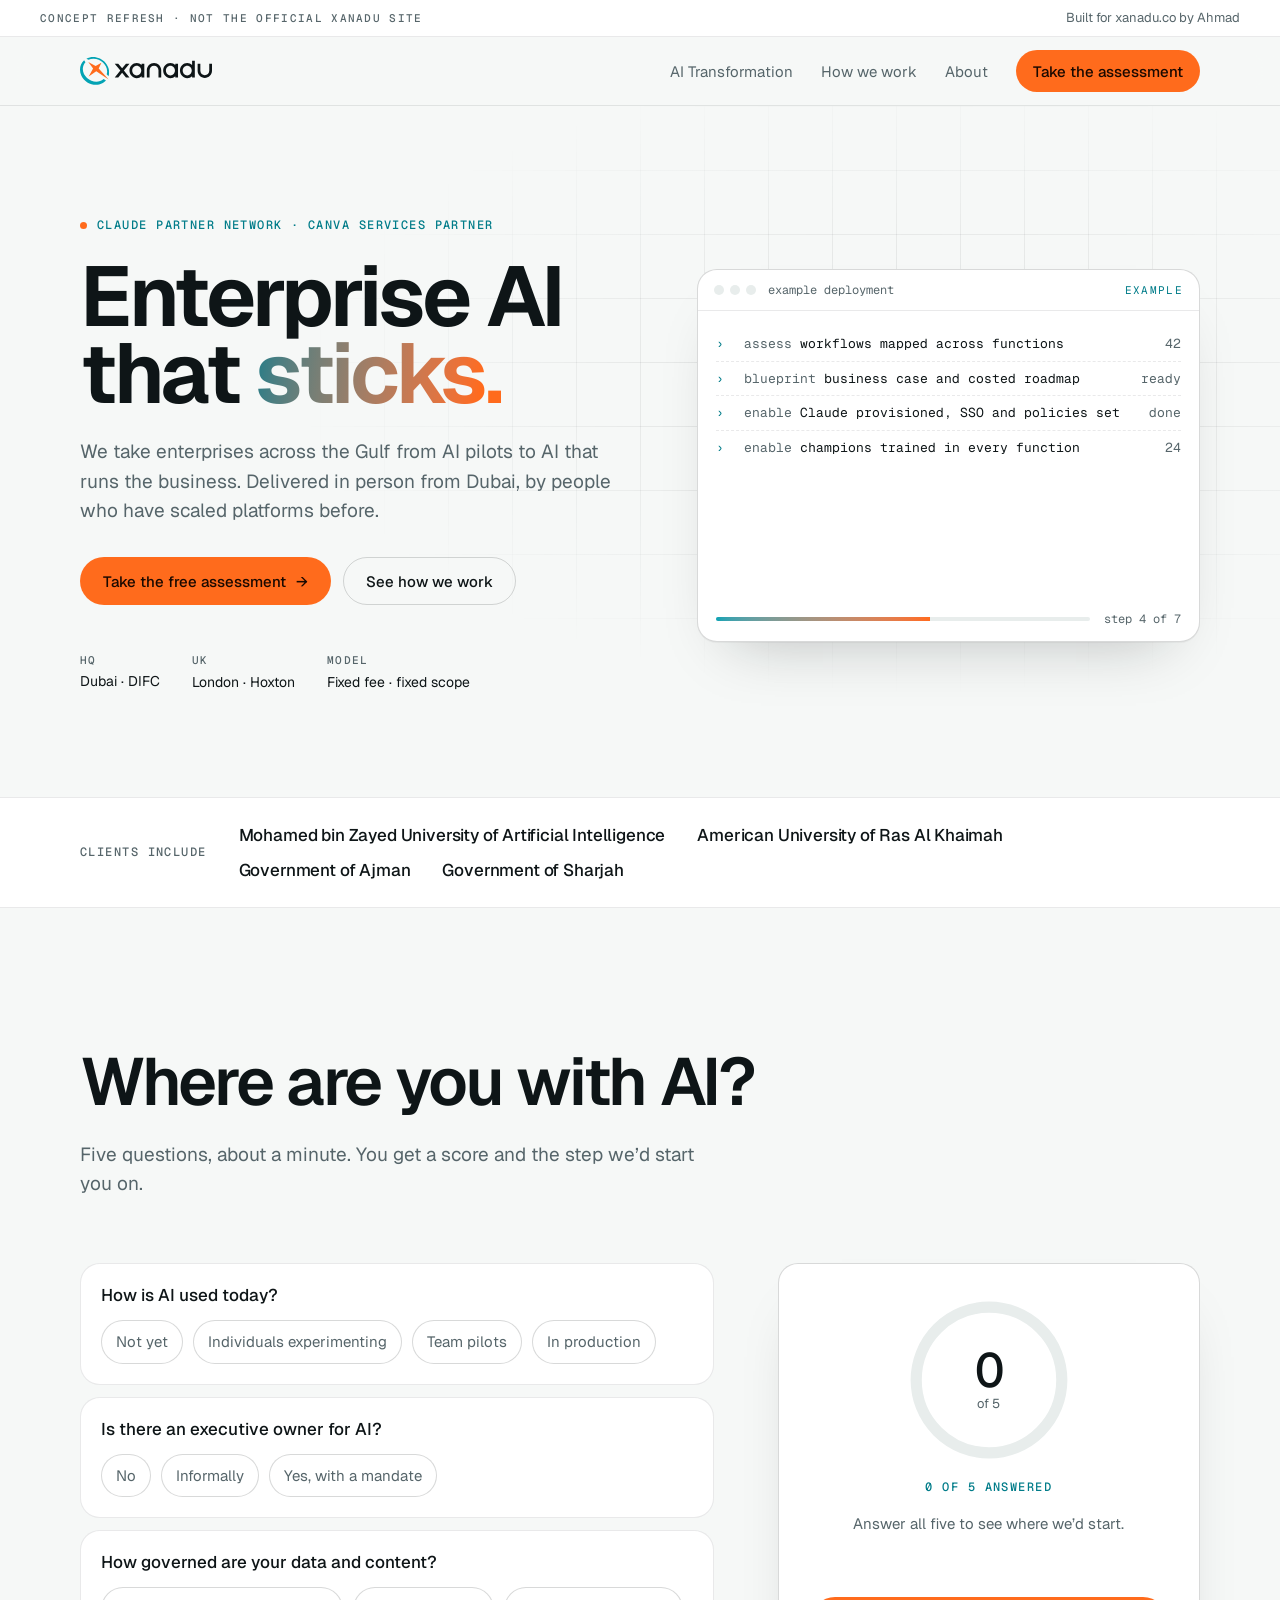
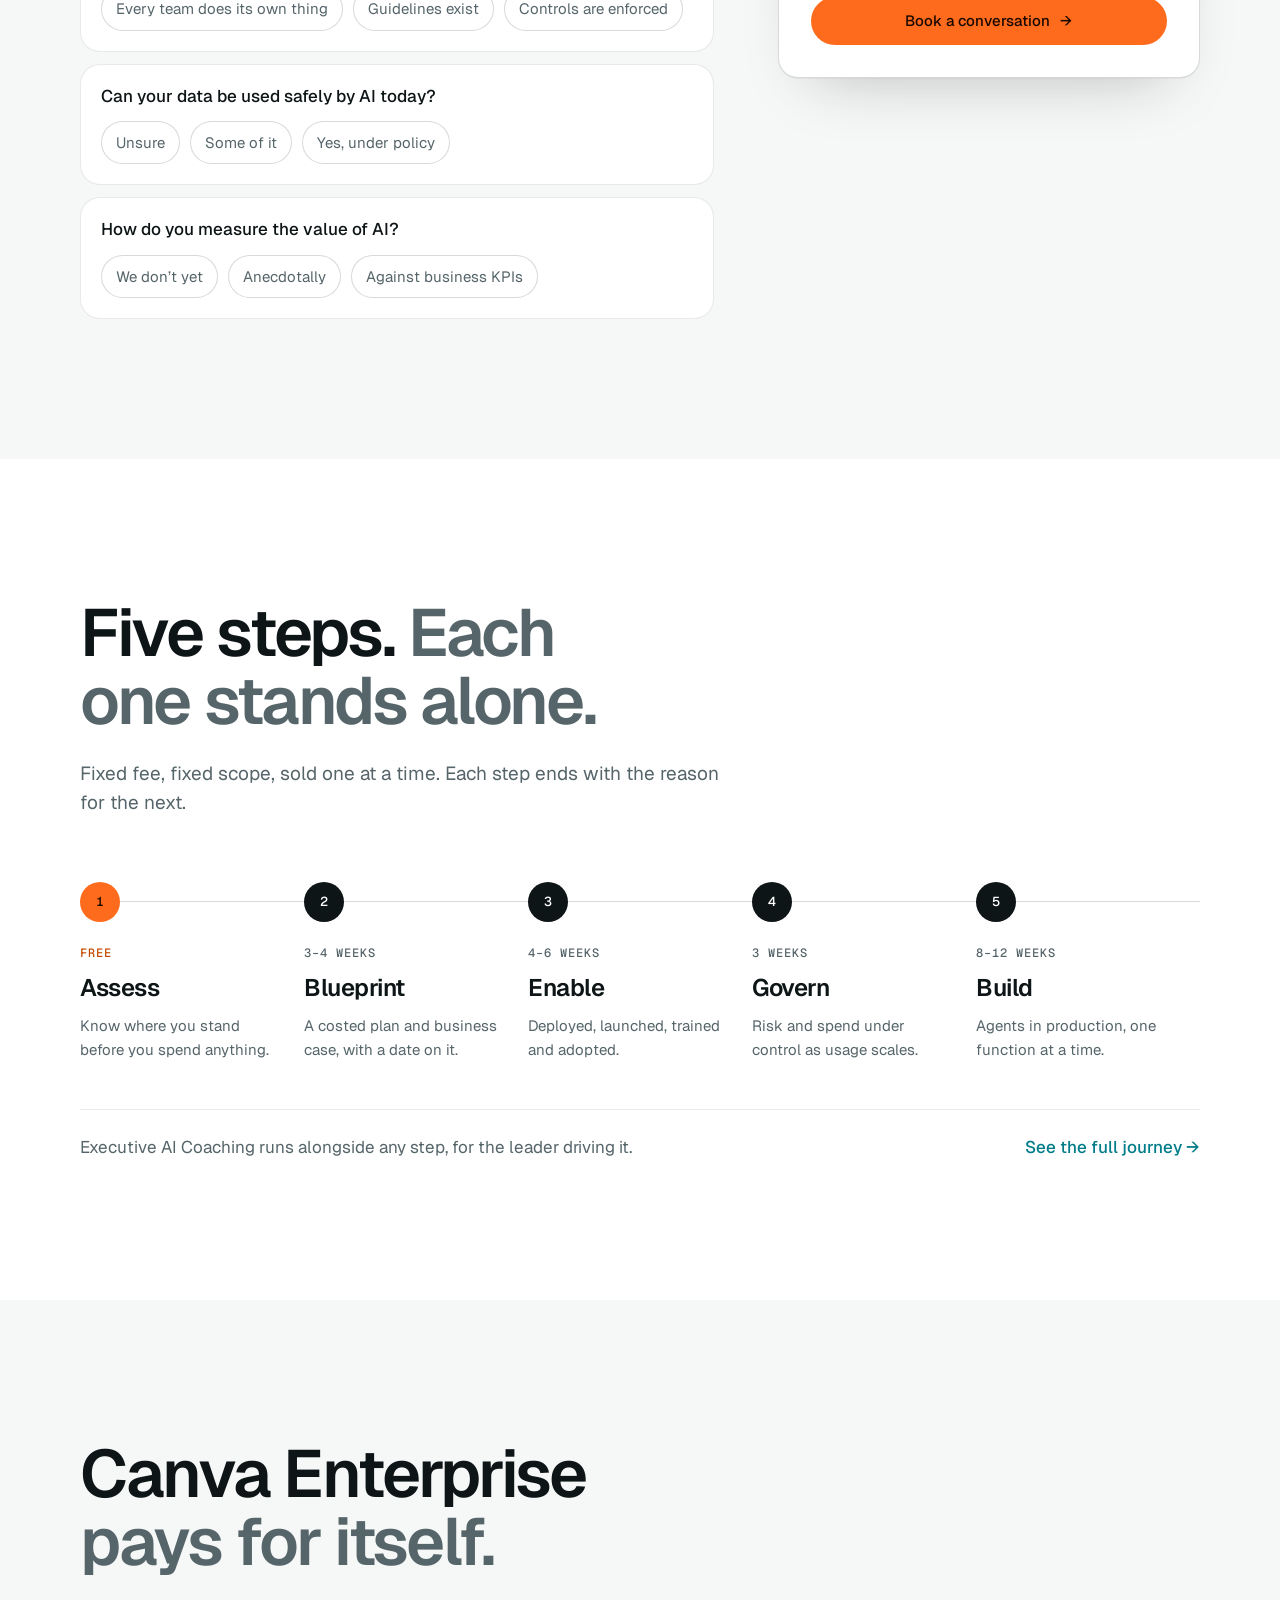
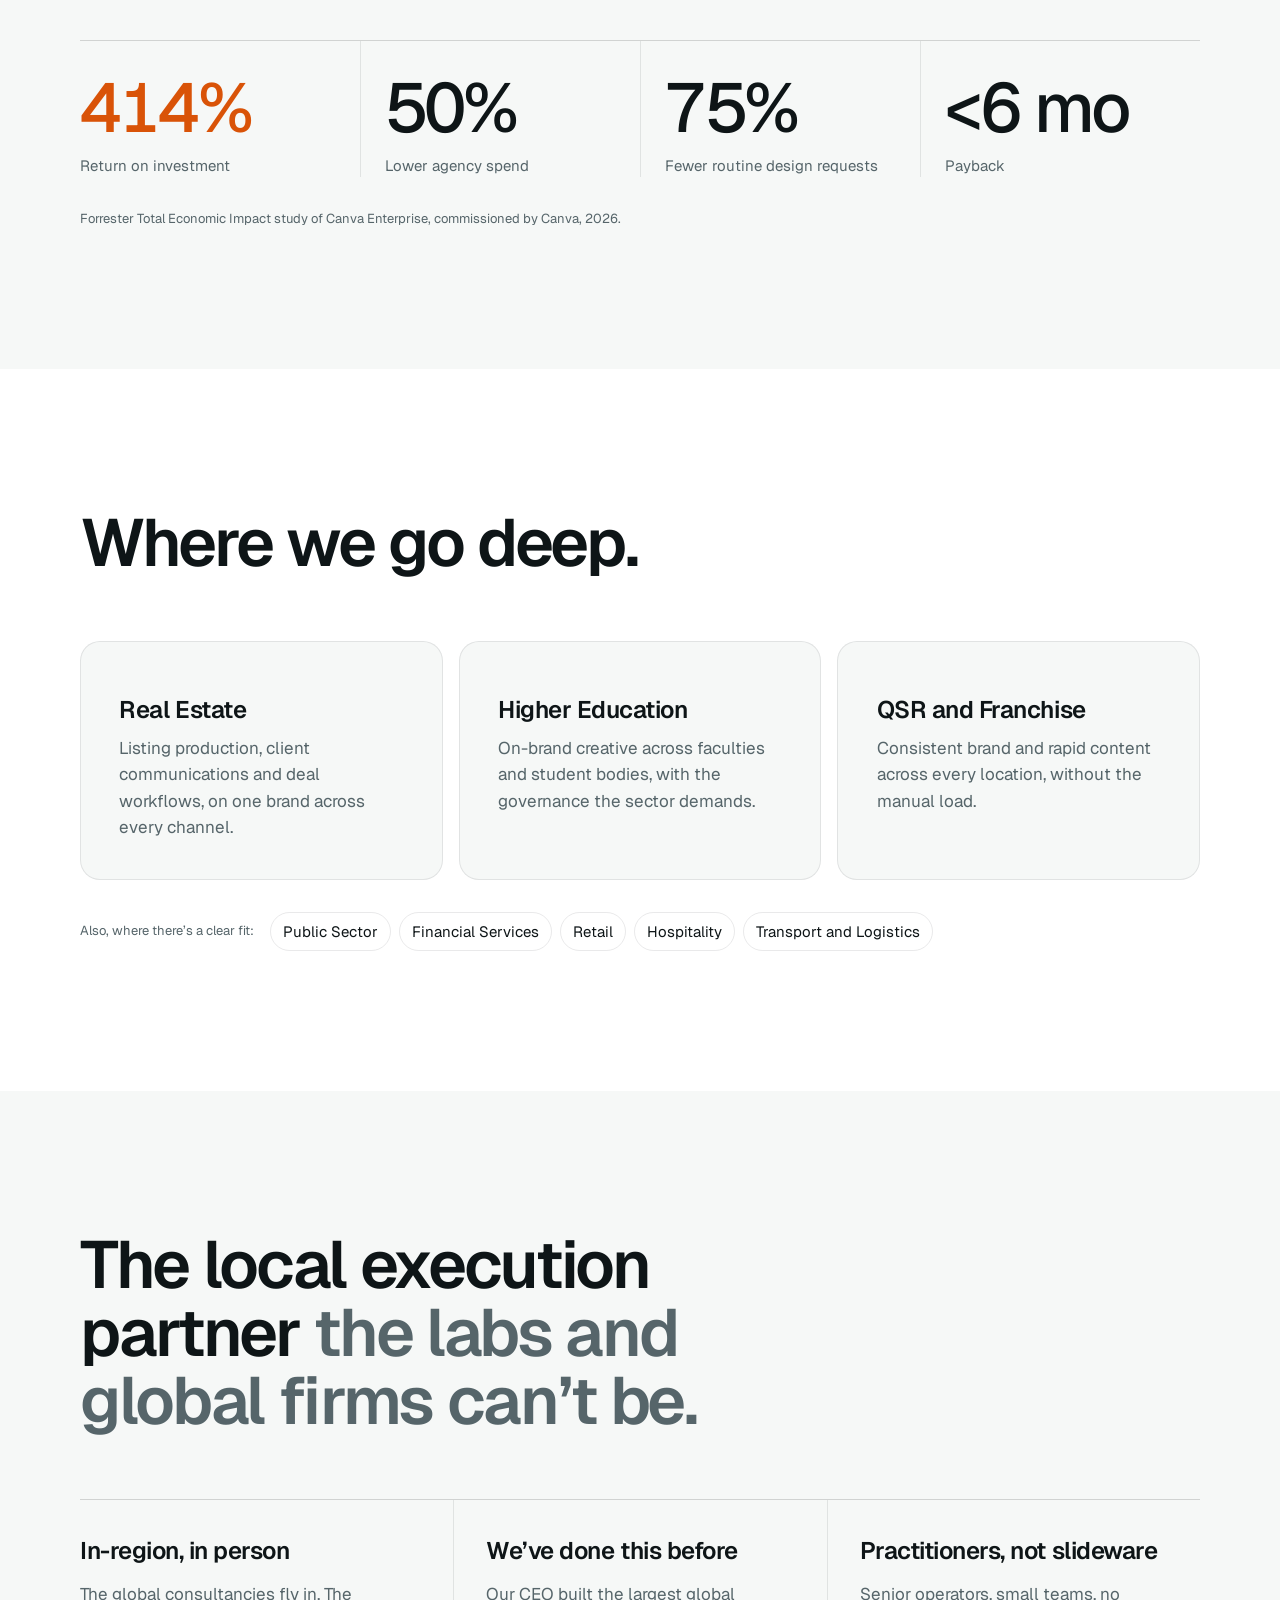
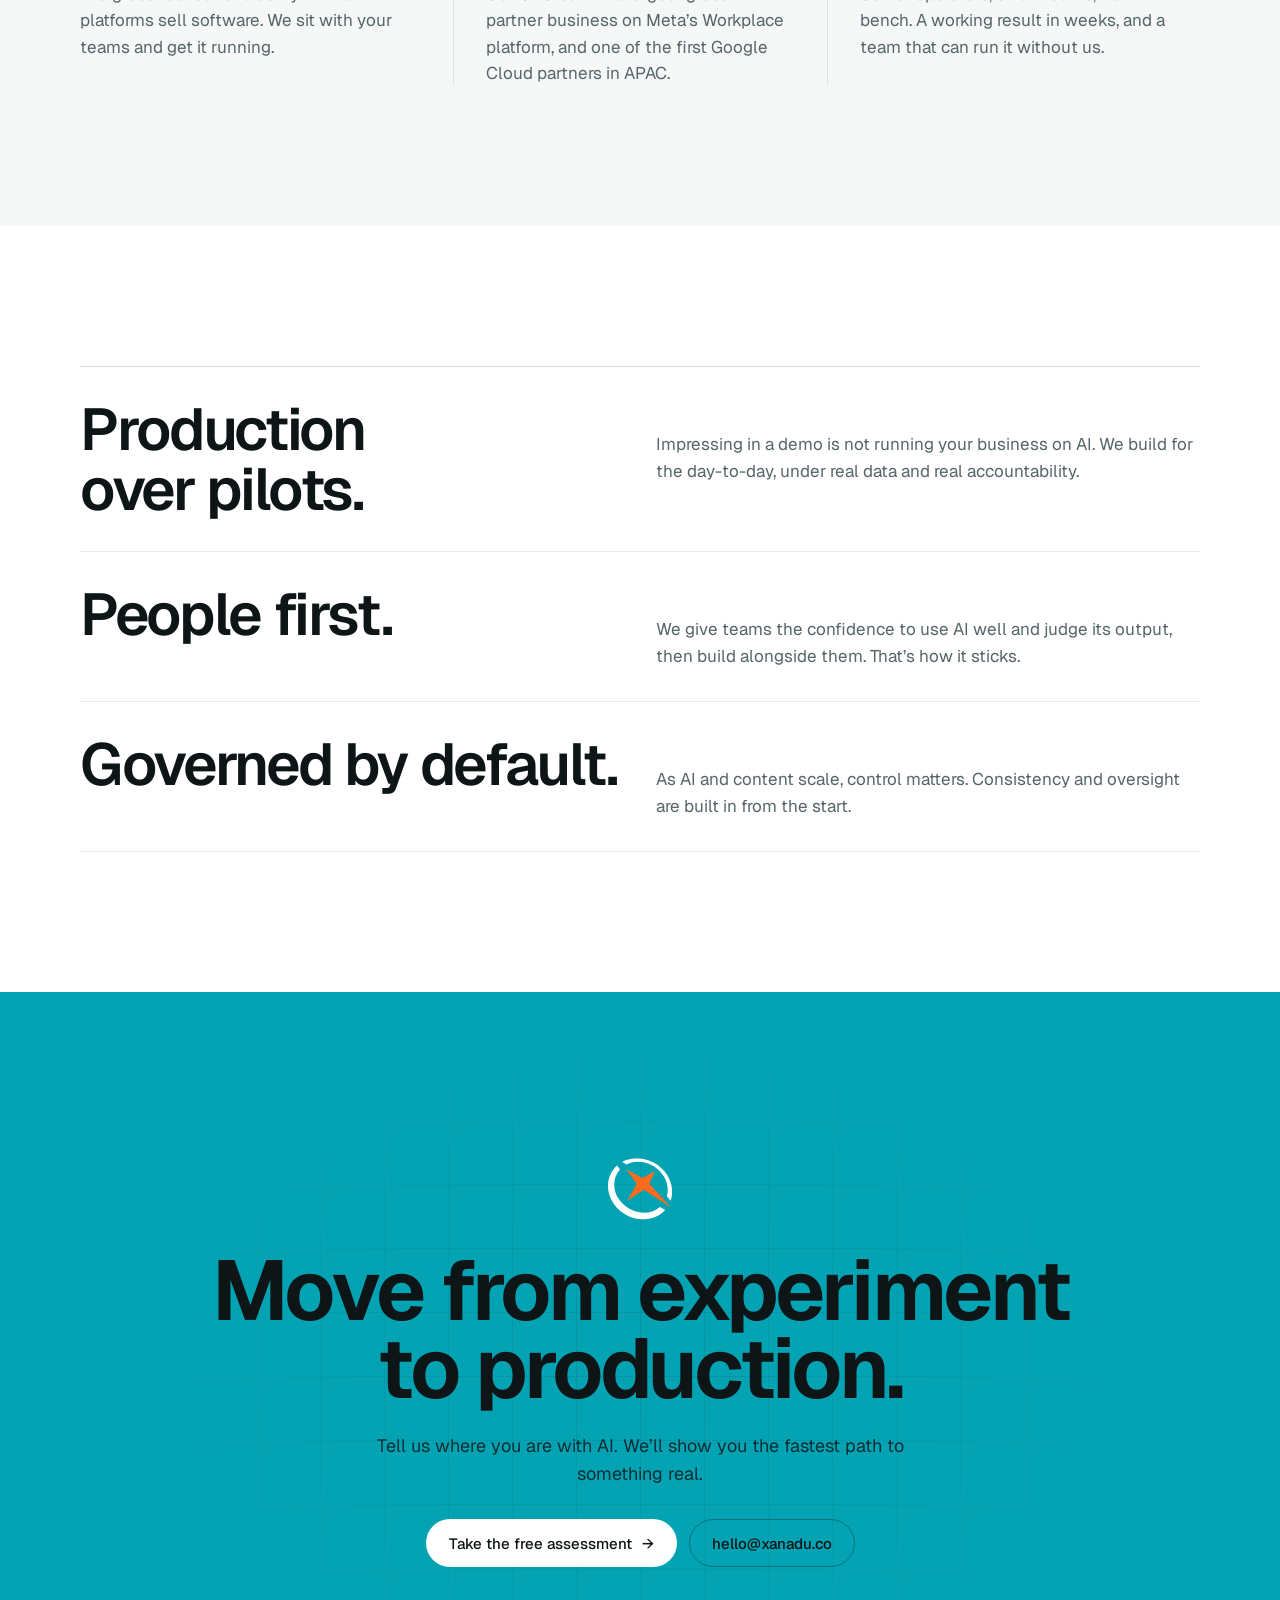
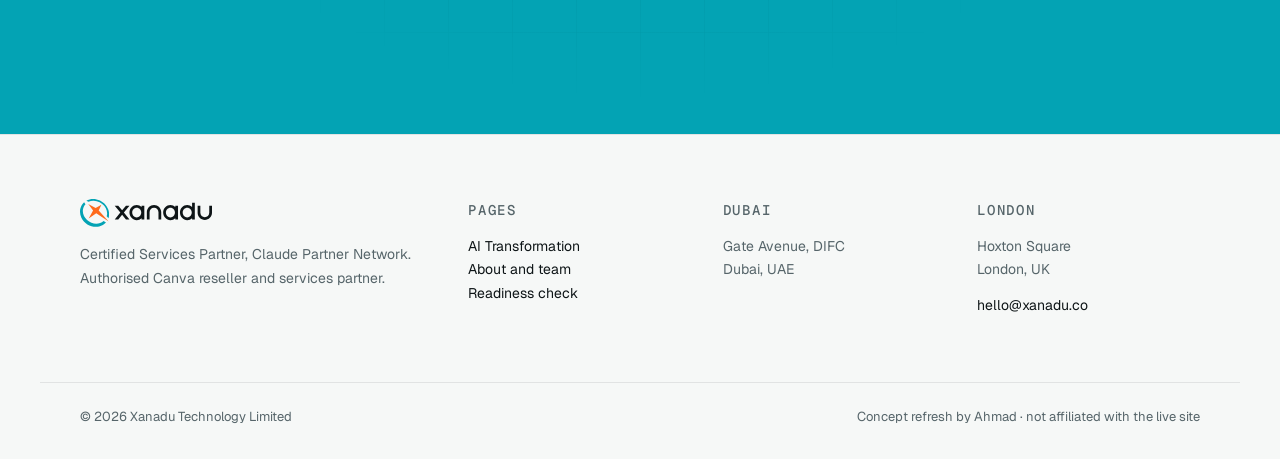
==== commit b2fbb6e3: "Home: remove the AI and Canva cards section; re-alternate grounds; name Canva in the stats heading C" ====
--- a/index.html
+++ b/index.html
@@ -122,35 +122,7 @@
     </div>
   </section>
 
-  <section class="section white" aria-labelledby="platforms-title">
-    <div class="wrap">
-      <h2 id="platforms-title" class="sr">What we do</h2>
-      <div class="layers">
-        <a class="card rule-orange" href="/ai-transformation/">
-          <span class="t-label">Claude · by Anthropic</span>
-          <h3 class="t-title">AI transformation</h3>
-          <p>Claude and agents in the processes and decisions that run the business, with your people in control.</p>
-          <ul class="ticks">
-            <li>From experiment to production in fixed-scope steps</li>
-            <li>Risk, spend and policy governed from day one</li>
-            <li>Agents doing real work, not demos</li>
-          </ul>
-          <span class="more">Explore AI transformation <span class="arr" aria-hidden="true">→</span></span>
-        </a>
-        <div class="card rule-teal">
-          <span class="t-label">Canva Enterprise</span>
-          <h3 class="t-title">The creative layer</h3>
-          <p>On-brand content at the pace the business moves, without adding to the design team.</p>
-          <ul class="ticks">
-            <li>Brand kits and templates, governed</li>
-            <li>Fewer agency and routine design requests</li>
-          </ul>
-        </div>
-      </div>
-    </div>
-  </section>
-
-  <section class="section" aria-labelledby="method-title">
+  <section class="section white" aria-labelledby="method-title">
     <div class="wrap">
       <div class="section-head">
         <h2 id="method-title" class="t-headline">Five steps. <span class="quiet">Each one stands alone.</span></h2>
@@ -170,10 +142,10 @@
     </div>
   </section>
 
-  <section class="section white" aria-labelledby="proof-title">
-    <div class="wrap">
-      <div class="section-head">
-        <h2 id="proof-title" class="t-headline">The creative layer <span class="quiet">pays for itself.</span></h2>
+  <section class="section" aria-labelledby="proof-title">
+    <div class="wrap">
+      <div class="section-head">
+        <h2 id="proof-title" class="t-headline">Canva Enterprise <span class="quiet">pays for itself.</span></h2>
       </div>
       <div class="figures">
         <div class="figure"><b>414%</b><span>Return on investment</span></div>
@@ -185,7 +157,7 @@
     </div>
   </section>
 
-  <section class="section" aria-labelledby="sectors-title">
+  <section class="section white" aria-labelledby="sectors-title">
     <div class="wrap">
       <div class="section-head">
         <h2 id="sectors-title" class="t-headline">Where we go deep.</h2>
@@ -202,7 +174,7 @@
     </div>
   </section>
 
-  <section class="section white" aria-labelledby="edge-title">
+  <section class="section" aria-labelledby="edge-title">
     <div class="wrap">
       <div class="section-head">
         <h2 id="edge-title" class="t-headline">The local execution partner <span class="quiet">the labs and global firms can’t be.</span></h2>
@@ -215,7 +187,7 @@
     </div>
   </section>
 
-  <section class="section" aria-labelledby="pov-title">
+  <section class="section white" aria-labelledby="pov-title">
     <div class="wrap">
       <h2 id="pov-title" class="sr">How we think about AI</h2>
       <ul class="statements">
--- a/styles.css
+++ b/styles.css
@@ -211,6 +211,7 @@
 /* ---------- sectors ---------- */
 .sectors { display: grid; grid-template-columns: repeat(3, 1fr); gap: var(--s4); }
 .sectors .card { background: var(--plain-white); }
+.section.white .sectors .card { background: var(--morning-haze); }
 .chips { display: flex; flex-wrap: wrap; align-items: center; gap: var(--s2); margin-top: var(--s6); }
 .chips .t-caption { margin-right: var(--s2); }
 .chip { display: inline-flex; padding: 7px 12px; border: 1px solid var(--hairline); border-radius: var(--r-pill); font-size: .9375rem; }
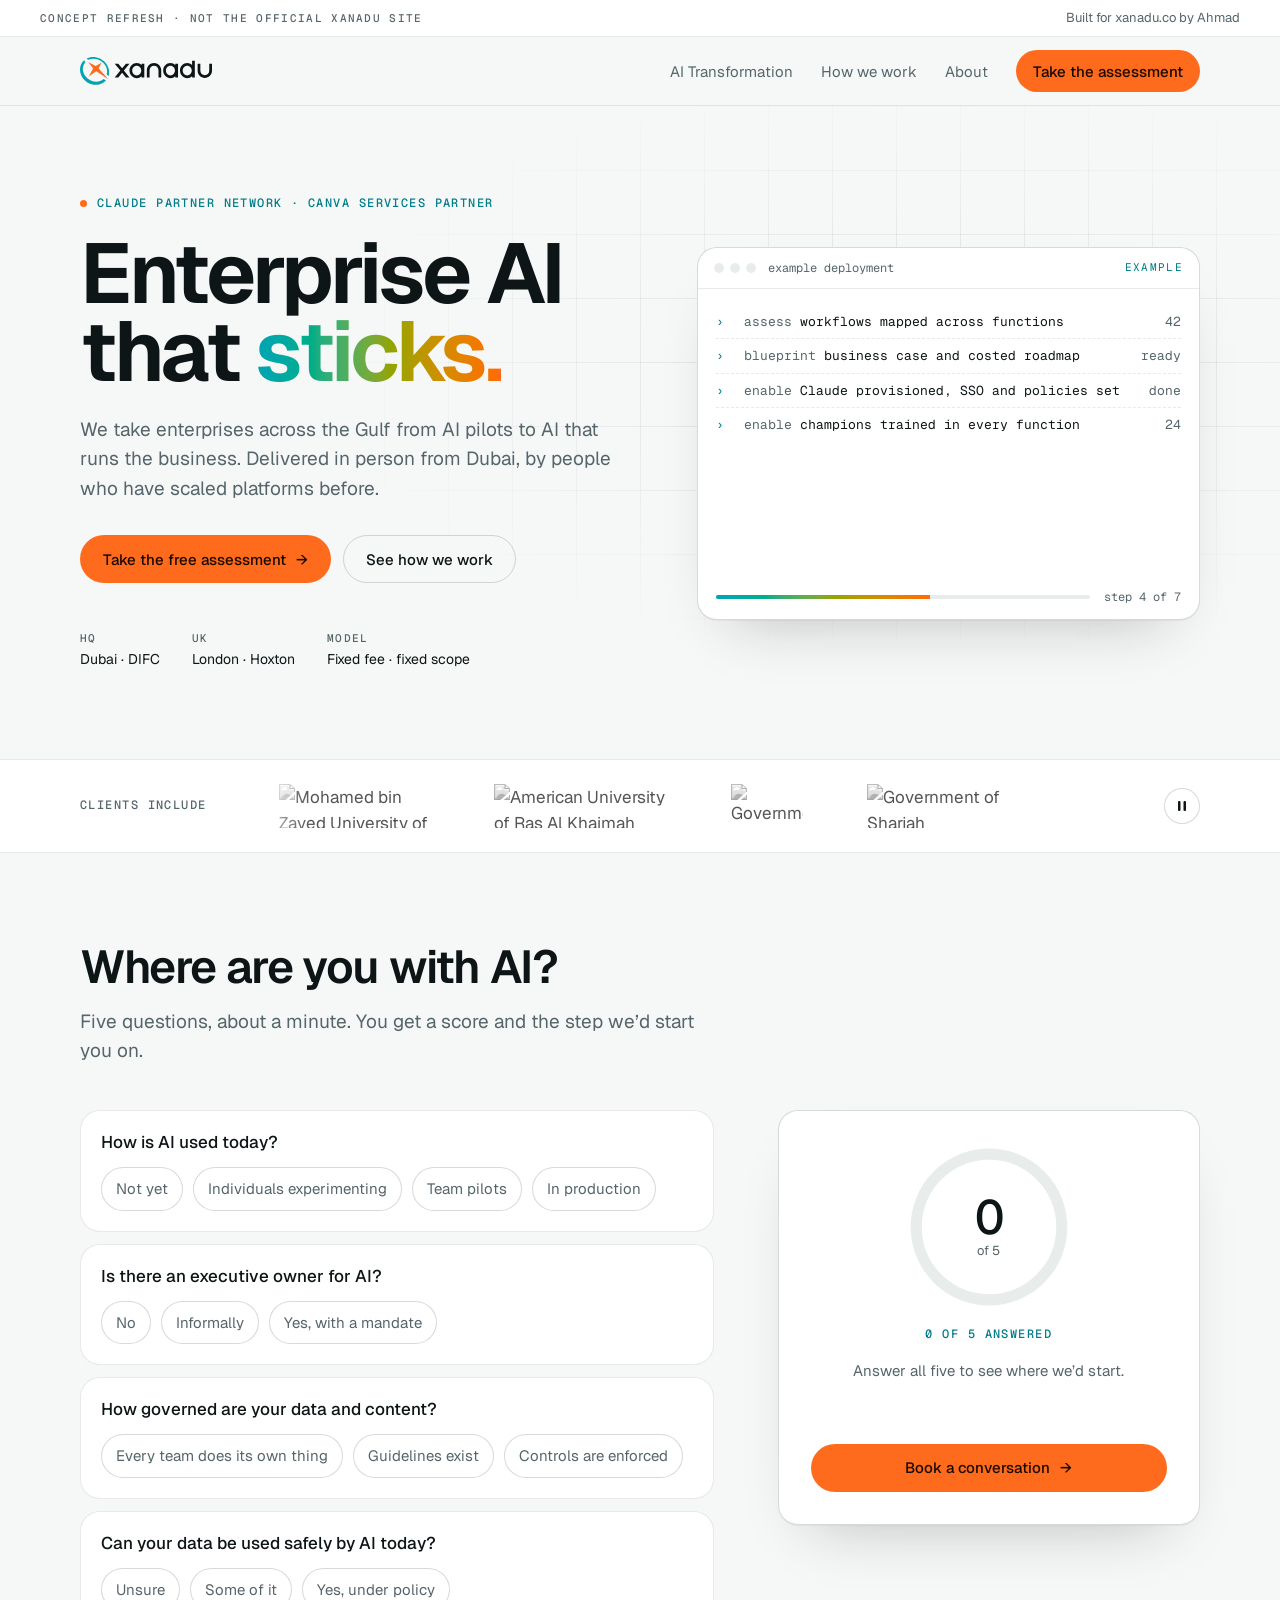
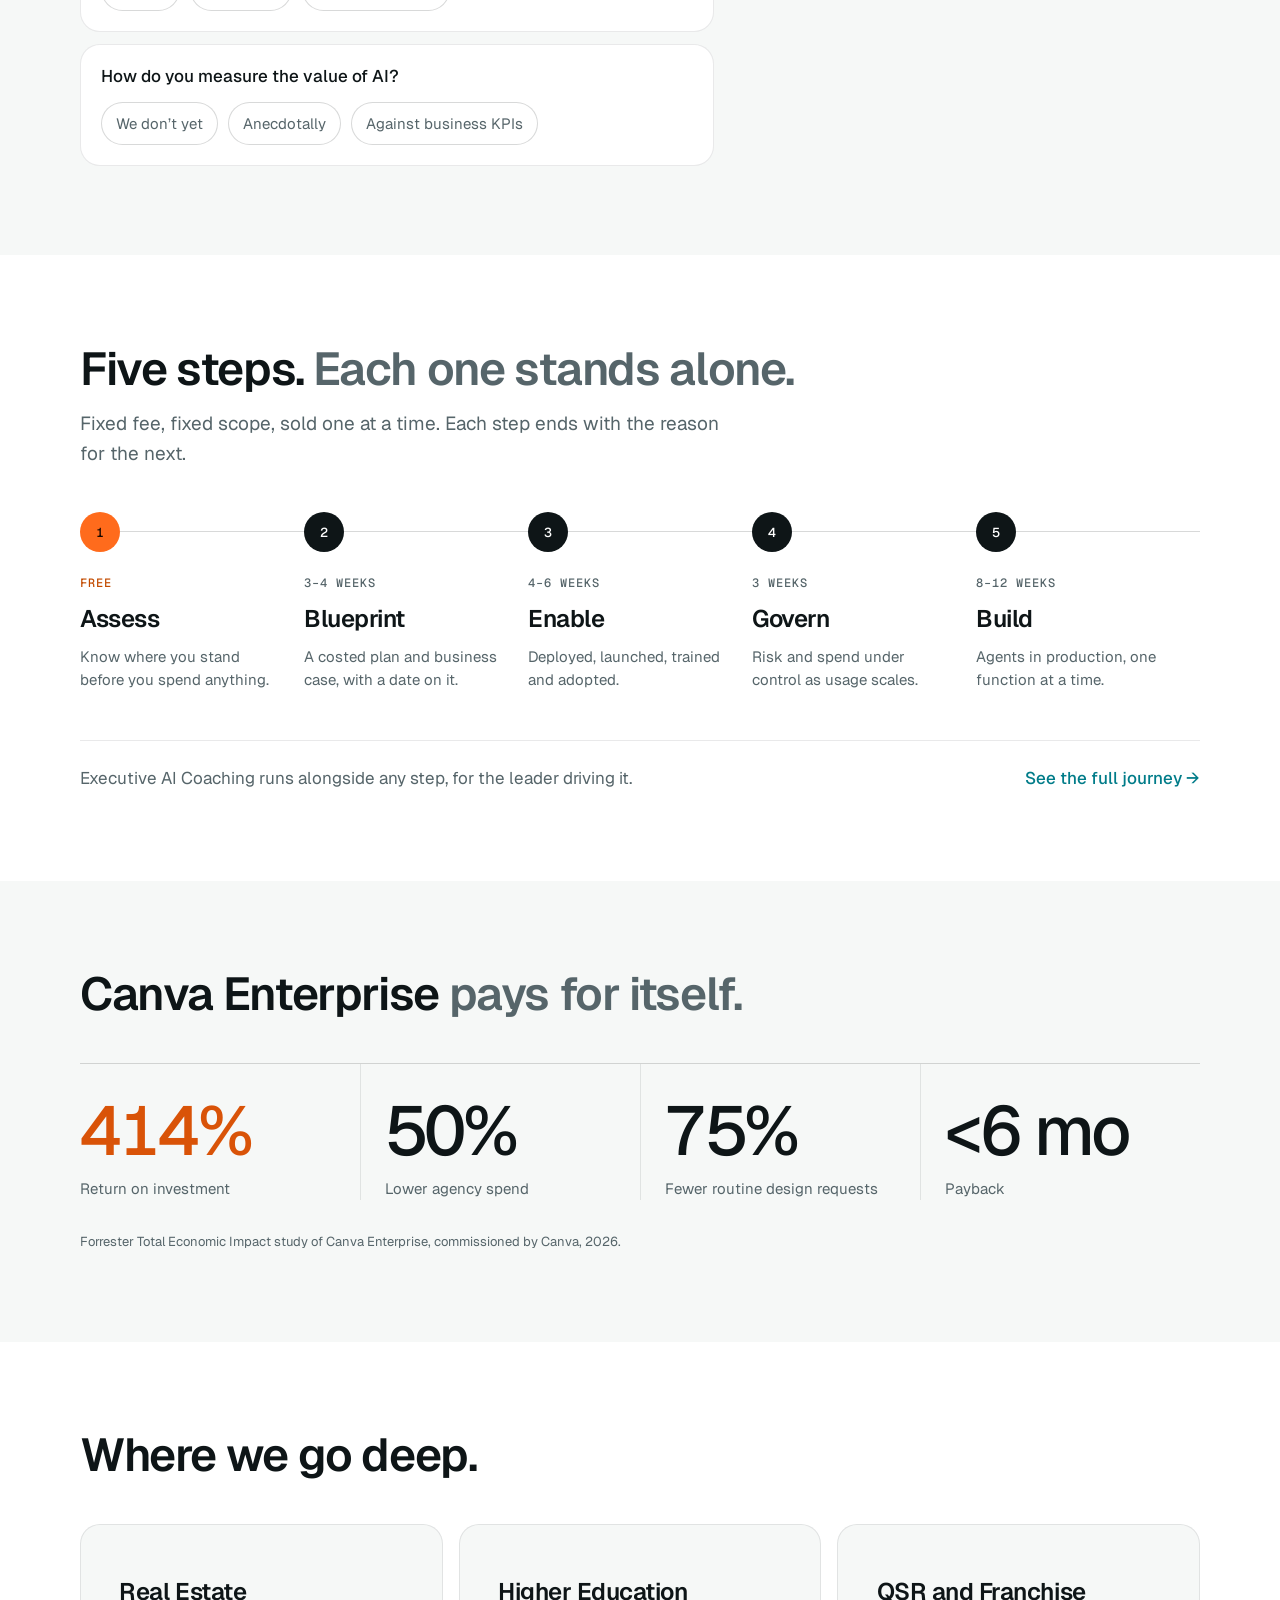
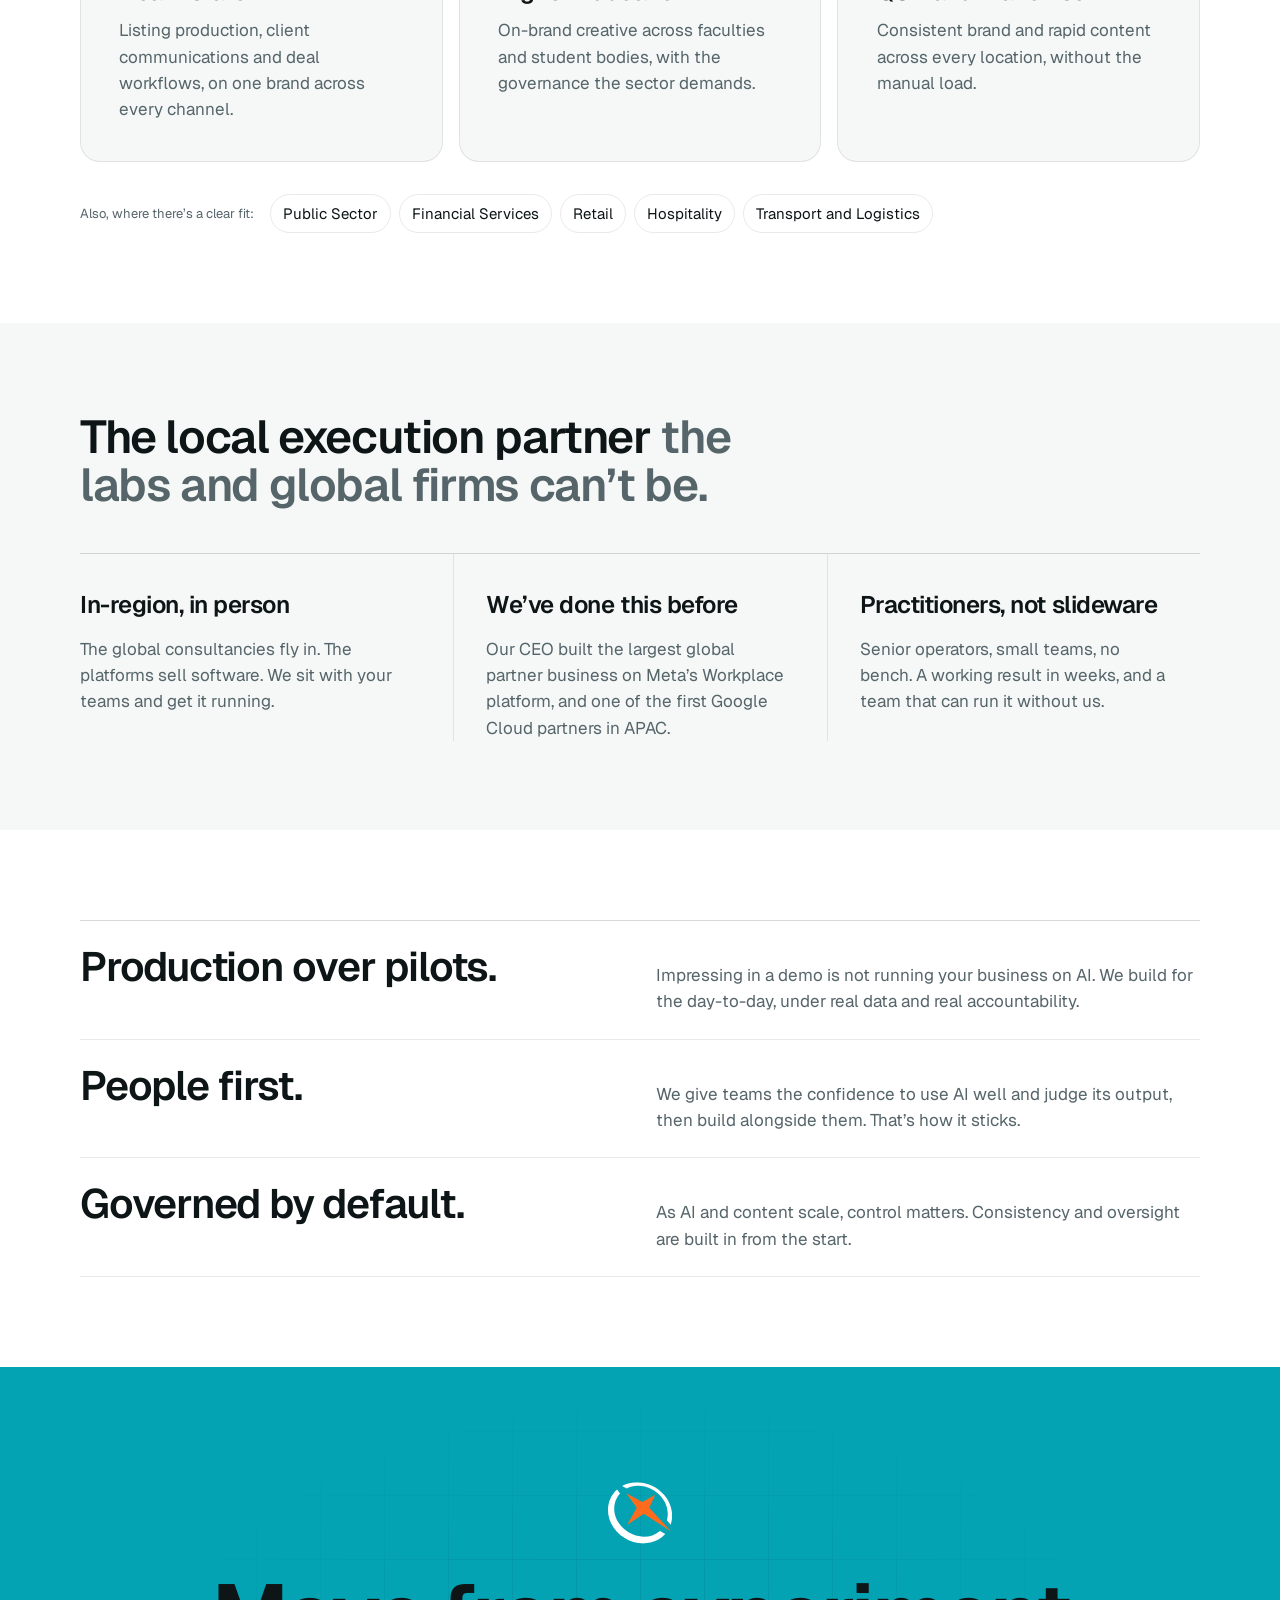
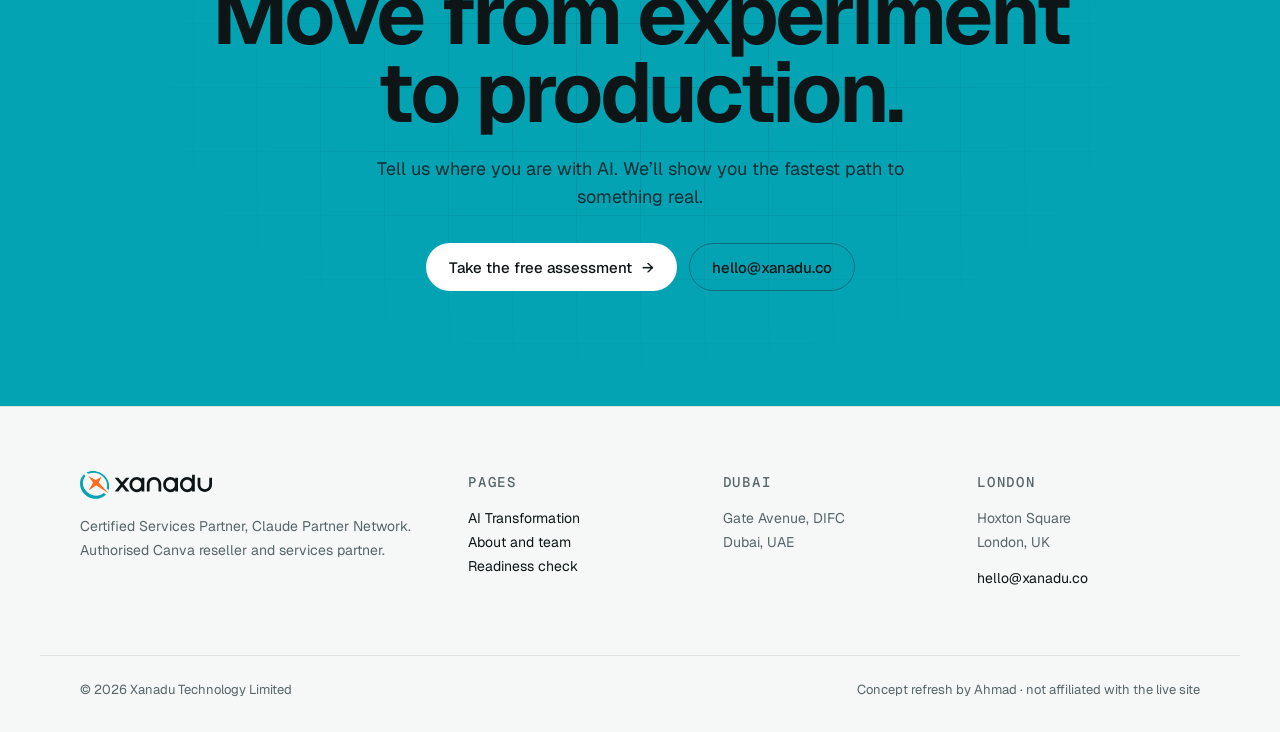
==== commit af5555f2: "OKLCH gradients, smaller section headings, tighter section rhythm, client logo carousel with pause; " ====
--- a/index.html
+++ b/index.html
@@ -65,12 +65,17 @@
   <section class="clients" aria-label="Clients">
     <div class="wrap clients-inner">
       <p class="t-label">Clients include</p>
-      <ul>
-        <li>Mohamed bin Zayed University of Artificial Intelligence</li>
-        <li>American University of Ras Al Khaimah</li>
-        <li>Government of Ajman</li>
-        <li>Government of Sharjah</li>
-      </ul>
+      <div class="marquee">
+        <div class="marquee-track">
+          <ul class="marquee-set"><li><img src="https://xanadu.co/wp-content/uploads/2026/07/xlogo-mbzuai.png" width="550" height="160" alt="Mohamed bin Zayed University of Artificial Intelligence" loading="lazy" decoding="async"></li><li><img src="https://xanadu.co/wp-content/uploads/2026/07/xlogo-aurak.png" width="630" height="160" alt="American University of Ras Al Khaimah" loading="lazy" decoding="async"></li><li><img src="https://xanadu.co/wp-content/uploads/2026/07/xlogo-ajman.png" width="261" height="160" alt="Government of Ajman" loading="lazy" decoding="async"></li><li><img src="https://xanadu.co/wp-content/uploads/2026/07/xlogo-sharjah.png" width="668" height="160" alt="Government of Sharjah" loading="lazy" decoding="async"></li></ul>
+          <ul class="marquee-set" aria-hidden="true"><li><img src="https://xanadu.co/wp-content/uploads/2026/07/xlogo-mbzuai.png" width="550" height="160" alt="" loading="lazy" decoding="async"></li><li><img src="https://xanadu.co/wp-content/uploads/2026/07/xlogo-aurak.png" width="630" height="160" alt="" loading="lazy" decoding="async"></li><li><img src="https://xanadu.co/wp-content/uploads/2026/07/xlogo-ajman.png" width="261" height="160" alt="" loading="lazy" decoding="async"></li><li><img src="https://xanadu.co/wp-content/uploads/2026/07/xlogo-sharjah.png" width="668" height="160" alt="" loading="lazy" decoding="async"></li></ul>
+          <ul class="marquee-set" aria-hidden="true"><li><img src="https://xanadu.co/wp-content/uploads/2026/07/xlogo-mbzuai.png" width="550" height="160" alt="" loading="lazy" decoding="async"></li><li><img src="https://xanadu.co/wp-content/uploads/2026/07/xlogo-aurak.png" width="630" height="160" alt="" loading="lazy" decoding="async"></li><li><img src="https://xanadu.co/wp-content/uploads/2026/07/xlogo-ajman.png" width="261" height="160" alt="" loading="lazy" decoding="async"></li><li><img src="https://xanadu.co/wp-content/uploads/2026/07/xlogo-sharjah.png" width="668" height="160" alt="" loading="lazy" decoding="async"></li></ul>
+        </div>
+      </div>
+      <button class="marquee-toggle" type="button" aria-pressed="false" aria-label="Pause client logos">
+        <svg class="pause" viewBox="0 0 14 14" aria-hidden="true"><rect x="3" y="2" width="2.5" height="10" rx="1" fill="currentColor"/><rect x="8.5" y="2" width="2.5" height="10" rx="1" fill="currentColor"/></svg>
+        <svg class="play" viewBox="0 0 14 14" aria-hidden="true"><path d="M4 2.5v9l7.5-4.5z" fill="currentColor"/></svg>
+      </button>
     </div>
   </section>
 
--- a/styles.css
+++ b/styles.css
@@ -35,7 +35,7 @@
   /* space, shape, motion */
   --s1: 4px; --s2: 8px; --s3: 12px; --s4: 16px; --s5: 24px; --s6: 32px; --s7: 48px; --s8: 64px; --s9: 96px; --s10: 128px;
   --gutter: clamp(16px, 4vw, 40px);
-  --section: clamp(80px, 11vw, 140px);
+  --section: clamp(56px, 7vw, 96px);
   --wrap: 1200px;
   --r-sm: 6px; --r-md: 14px; --r-lg: 20px; --r-pill: 999px;
   --lift: 0 20px 40px -30px oklch(18.9% 0.011 217 / 0.25);
@@ -61,15 +61,15 @@
 
 /* type roles */
 .t-display { font-size: clamp(2.875rem, 6.6vw, 5.5rem); font-weight: 650; line-height: .92; letter-spacing: -.04em; }
-.t-headline { font-size: clamp(2.25rem, 5.2vw, 4.25rem); line-height: 1.02; letter-spacing: -.035em; }
-.t-statement { font-size: clamp(2rem, 4.6vw, 3.75rem); line-height: 1.02; letter-spacing: -.04em; }
+.t-headline { font-size: clamp(1.875rem, 3.6vw, 3rem); line-height: 1.05; letter-spacing: -.03em; }
+.t-statement { font-size: clamp(1.75rem, 3.2vw, 2.625rem); line-height: 1.05; letter-spacing: -.03em; }
 .t-title { font-size: clamp(1.5rem, 2.4vw, 2rem); line-height: 1.05; letter-spacing: -.03em; }
 .t-title-sm { font-size: 1.5rem; line-height: 1.1; letter-spacing: -.02em; }
 .t-lede { font-size: clamp(1.0625rem, 1.5vw, 1.1875rem); color: var(--slate); max-width: 34em; }
 .t-label { font: 500 .75rem/1.3 var(--mono); letter-spacing: .12em; text-transform: uppercase; }
 .t-caption { font-size: .8125rem; color: var(--slate); }
 .quiet { color: var(--slate); }
-.accent { background: linear-gradient(100deg, var(--deep-lagoon) 0%, var(--signal-orange) 90%); -webkit-background-clip: text; background-clip: text; color: transparent; }
+.accent { background: linear-gradient(90deg in oklch, var(--xanadu-teal), var(--signal-orange)); -webkit-background-clip: text; background-clip: text; color: transparent; }
 
 /* ---------- buttons ---------- */
 .btn { display: inline-flex; align-items: center; gap: 10px; height: 48px; padding: 0 22px; border-radius: var(--r-pill); border: 1px solid transparent; font: 500 .9375rem/1 var(--sans); text-decoration: none; cursor: pointer; transition: background .2s, border-color .2s, transform .2s; }
@@ -100,11 +100,11 @@
 /* ---------- sections ---------- */
 .section { padding: var(--section) 0; }
 .section.white { background: var(--plain-white); }
-.section-head { max-width: 760px; margin-bottom: clamp(40px, 6vw, 64px); }
-.section-head .t-lede { margin-top: var(--s5); }
+.section-head { max-width: 720px; margin-bottom: clamp(28px, 4vw, 44px); }
+.section-head .t-lede { margin-top: var(--s4); }
 
 /* ---------- hero (home) ---------- */
-.hero { position: relative; overflow: hidden; padding: clamp(56px, 9vw, 112px) 0 clamp(64px, 9vw, 104px); }
+.hero { position: relative; overflow: hidden; padding: clamp(48px, 7vw, 96px) 0 clamp(56px, 7vw, 88px); }
 .field-grid { position: absolute; inset: 0; pointer-events: none; background-image: linear-gradient(var(--hairline) 1px, transparent 1px), linear-gradient(90deg, var(--hairline) 1px, transparent 1px); background-size: 64px 64px; mask-image: radial-gradient(ellipse 70% 65% at 72% 40%, #000 15%, transparent 70%); -webkit-mask-image: radial-gradient(ellipse 70% 65% at 72% 40%, #000 15%, transparent 70%); }
 .hero-inner { position: relative; display: grid; grid-template-columns: 1.1fr 1fr; gap: clamp(32px, 5vw, 72px); align-items: center; }
 .credential { display: flex; align-items: center; gap: 10px; margin-bottom: var(--s5); color: var(--deep-lagoon); }
@@ -129,17 +129,36 @@
 .console-body .v { color: var(--slate); }
 .console-foot { display: flex; align-items: center; gap: 14px; padding: 12px 18px 16px; color: var(--slate); font: 400 .75rem/1 var(--mono); }
 .meter { flex: 1; height: 4px; border-radius: 4px; background: var(--pale-stone); overflow: hidden; }
-.meter i { display: block; height: 100%; width: 0; background: linear-gradient(90deg, var(--xanadu-teal), var(--signal-orange)); transition: width .6s var(--ease); }
+.meter i { display: block; height: 100%; width: 0; background: linear-gradient(90deg in oklch, var(--xanadu-teal), var(--signal-orange)); transition: width .6s var(--ease); }
 @media (prefers-reduced-motion: no-preference) {
   .console-body li { animation: slide-in .45s var(--ease) both; }
 }
 @keyframes slide-in { from { transform: translateY(6px); } }
 
-/* clients strip */
+/* clients: logo carousel (pauses on hover, focus, button, reduced motion) */
 .clients { background: var(--plain-white); border-top: 1px solid var(--hairline); border-bottom: 1px solid var(--hairline); }
 .clients-inner { display: flex; align-items: center; gap: var(--s6); padding-top: var(--s5); padding-bottom: var(--s5); }
 .clients .t-label { flex: none; color: var(--slate); }
-.clients ul { display: flex; flex-wrap: wrap; gap: var(--s2) var(--s6); list-style: none; margin: 0; padding: 0; font-weight: 500; letter-spacing: -.01em; }
+.marquee { position: relative; flex: 1; min-width: 0; overflow: hidden; mask-image: linear-gradient(90deg, transparent, #000 8%, #000 92%, transparent); -webkit-mask-image: linear-gradient(90deg, transparent, #000 8%, #000 92%, transparent); }
+.marquee-track { display: flex; width: max-content; animation: marquee 36s linear infinite; }
+.marquee-set { display: flex; align-items: center; gap: var(--s8); padding-right: var(--s8); list-style: none; margin: 0; }
+.marquee-set img { height: 44px; width: auto; filter: grayscale(1); opacity: .72; transition: filter .3s, opacity .3s; }
+.marquee-set li:hover img { filter: none; opacity: 1; }
+.marquee:hover .marquee-track, .marquee:focus-within .marquee-track, .clients.paused .marquee-track { animation-play-state: paused; }
+@keyframes marquee { to { transform: translateX(-33.3333%); } }
+.marquee-toggle { flex: none; display: grid; place-items: center; width: 36px; height: 36px; border: 1px solid var(--hairline-strong); border-radius: 50%; background: var(--plain-white); color: var(--harbour-ink); cursor: pointer; transition: border-color .15s; }
+.marquee-toggle:hover { border-color: var(--harbour-ink); }
+.marquee-toggle svg { width: 14px; height: 14px; }
+.marquee-toggle .play { display: none; }
+.clients.paused .marquee-toggle .play { display: block; }
+.clients.paused .marquee-toggle .pause { display: none; }
+@media (prefers-reduced-motion: reduce) {
+  .marquee { mask-image: none; -webkit-mask-image: none; }
+  .marquee-track { animation: none; width: auto; }
+  .marquee-set[aria-hidden="true"] { display: none; }
+  .marquee-set { flex-wrap: wrap; row-gap: var(--s4); }
+  .marquee-toggle { display: none; }
+}
 
 /* ---------- platforms (asymmetric: AI leads) ---------- */
 .layers { display: grid; grid-template-columns: 1.45fr 1fr; gap: var(--s5); }
@@ -225,12 +244,12 @@
 
 /* ---------- statements ---------- */
 .statements { list-style: none; margin: 0; padding: 0; }
-.statements li { display: grid; grid-template-columns: 1fr 1fr; gap: var(--s6); align-items: baseline; padding: var(--s6) 0; border-bottom: 1px solid var(--hairline); }
+.statements li { display: grid; grid-template-columns: 1fr 1fr; gap: var(--s6); align-items: baseline; padding: var(--s5) 0; border-bottom: 1px solid var(--hairline); }
 .statements li:first-child { border-top: 1px solid var(--hairline-strong); }
 .statements p { color: var(--slate); max-width: 36em; }
 
 /* ---------- teal band (close) ---------- */
-.band { position: relative; overflow: hidden; padding: clamp(96px, 13vw, 168px) 0; text-align: center; background: var(--xanadu-teal); color: var(--harbour-ink); --hairline: oklch(18.9% 0.011 217 / 0.10); }
+.band { position: relative; overflow: hidden; padding: clamp(72px, 9vw, 120px) 0; text-align: center; background: var(--xanadu-teal); color: var(--harbour-ink); --hairline: oklch(18.9% 0.011 217 / 0.10); }
 .band .field-grid { mask-image: radial-gradient(ellipse 55% 65% at 50% 50%, #000 10%, transparent 70%); -webkit-mask-image: radial-gradient(ellipse 55% 65% at 50% 50%, #000 10%, transparent 70%); }
 .band-inner { position: relative; }
 .band .mark { width: 64px; height: 62px; margin: 0 auto var(--s6); --logo-ring: var(--plain-white); }
@@ -256,7 +275,7 @@
 .footer-base { display: flex; flex-wrap: wrap; justify-content: space-between; gap: var(--s3); margin-top: var(--s8); padding-top: var(--s5); border-top: 1px solid var(--hairline); font-size: .8125rem; }
 
 /* ---------- page hero (inner pages) ---------- */
-.page-hero { position: relative; overflow: hidden; padding: clamp(56px, 8vw, 104px) 0 clamp(48px, 7vw, 88px); }
+.page-hero { position: relative; overflow: hidden; padding: clamp(48px, 7vw, 88px) 0 clamp(40px, 6vw, 72px); }
 .page-hero .field-grid { mask-image: radial-gradient(ellipse 60% 70% at 85% 30%, #000 10%, transparent 70%); -webkit-mask-image: radial-gradient(ellipse 60% 70% at 85% 30%, #000 10%, transparent 70%); }
 .page-hero-inner { position: relative; max-width: 860px; }
 .page-hero .t-lede { margin-top: var(--s5); }
@@ -273,7 +292,7 @@
 .journey p { margin-top: var(--s3); font-size: .9375rem; color: var(--slate); }
 
 /* step detail */
-.step { display: grid; grid-template-columns: 1fr 1.25fr; gap: var(--s8); padding: var(--s8) 0; border-top: 1px solid var(--hairline-strong); scroll-margin-top: 90px; }
+.step { display: grid; grid-template-columns: 1fr 1.25fr; gap: var(--s8); padding: var(--s7) 0; border-top: 1px solid var(--hairline-strong); scroll-margin-top: 90px; }
 .step-intro .n-label { display: flex; align-items: center; gap: var(--s3); color: var(--slate); }
 .step-intro .n-label b { display: grid; place-items: center; width: 32px; height: 32px; border-radius: 50%; background: var(--harbour-ink); color: var(--plain-white); font: 500 .8125rem/1 var(--sans); }
 .step-intro h2 { margin-top: var(--s5); }
@@ -330,7 +349,9 @@
   .journey { grid-template-columns: repeat(2, 1fr); }
   .journey li:first-child { grid-column: 1 / -1; }
   .team { grid-template-columns: repeat(3, 1fr); }
-  .clients-inner { flex-direction: column; align-items: flex-start; gap: var(--s3); }
+  .clients-inner { flex-wrap: wrap; gap: var(--s3) var(--s4); }
+  .clients .marquee { order: 3; flex-basis: 100%; }
+  .marquee-set img { height: 36px; }
   .step { gap: var(--s6); }
 }
 @media (max-width: 820px) {
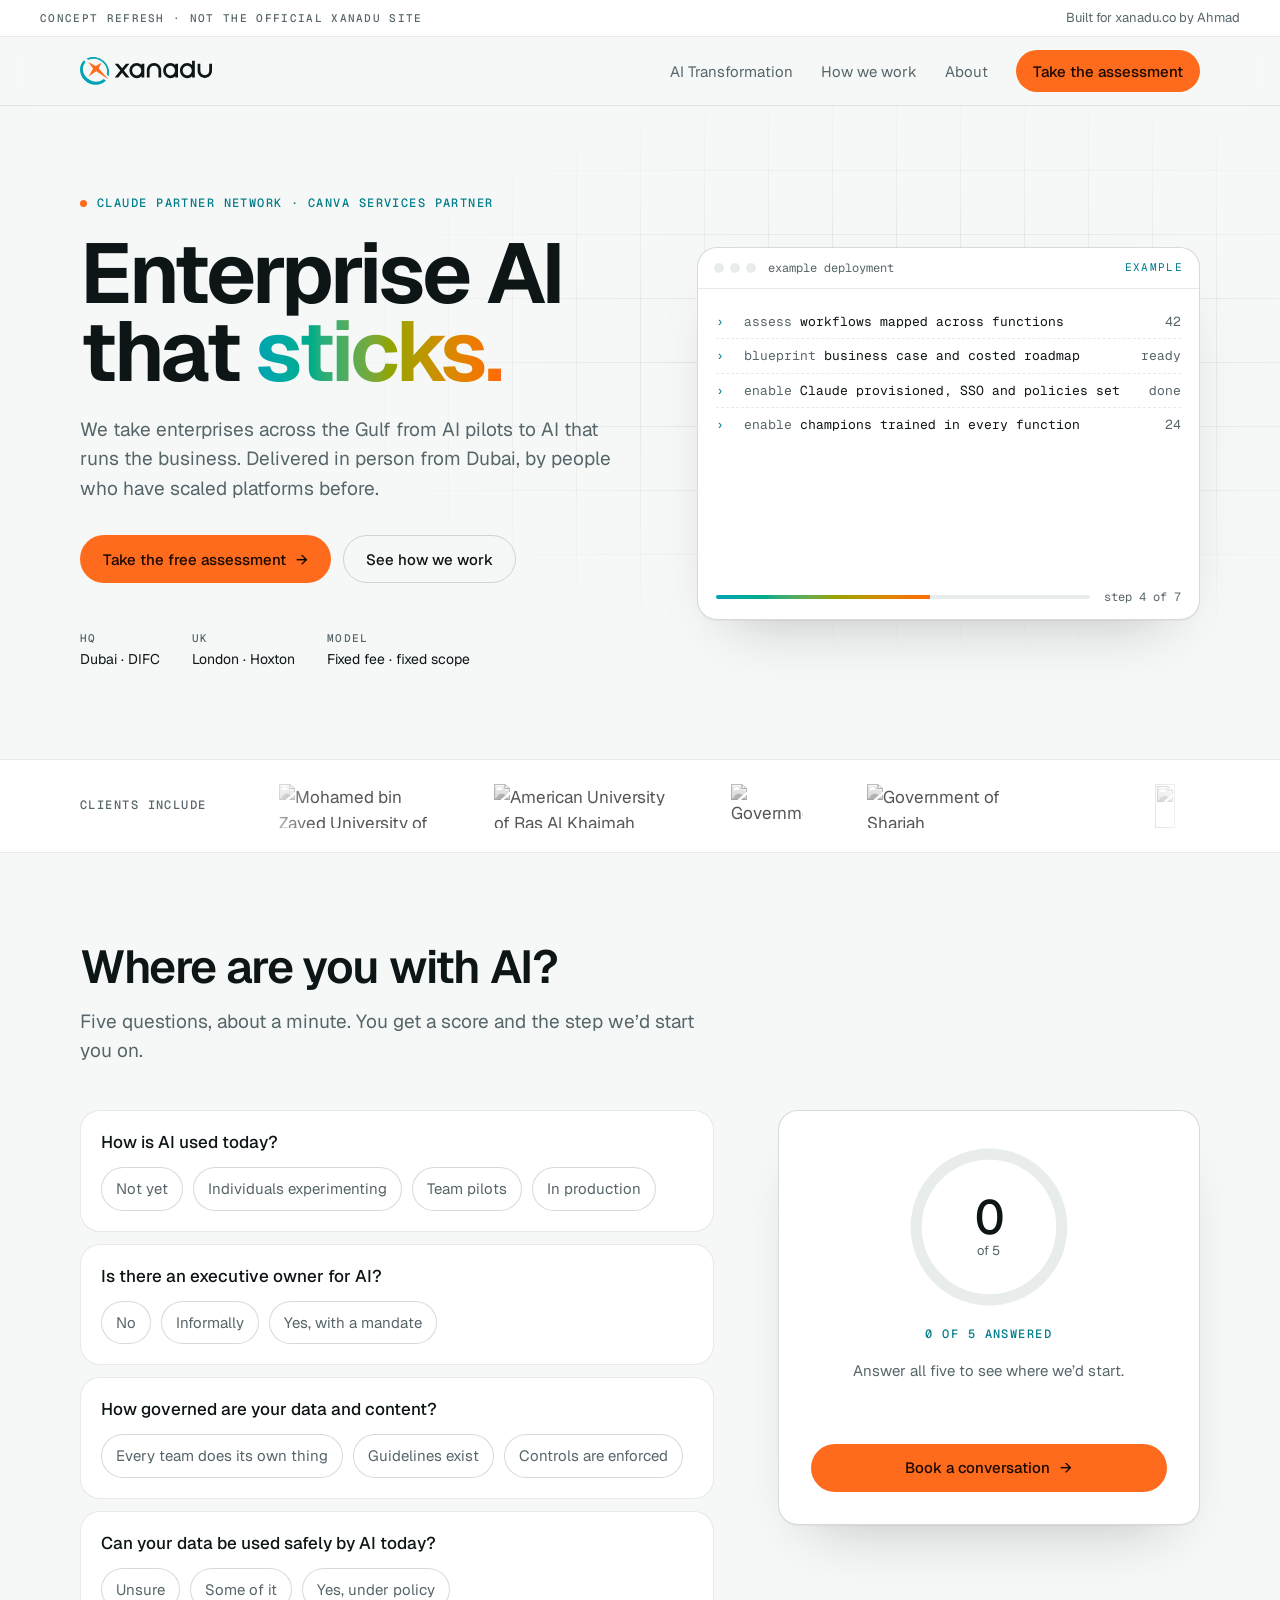
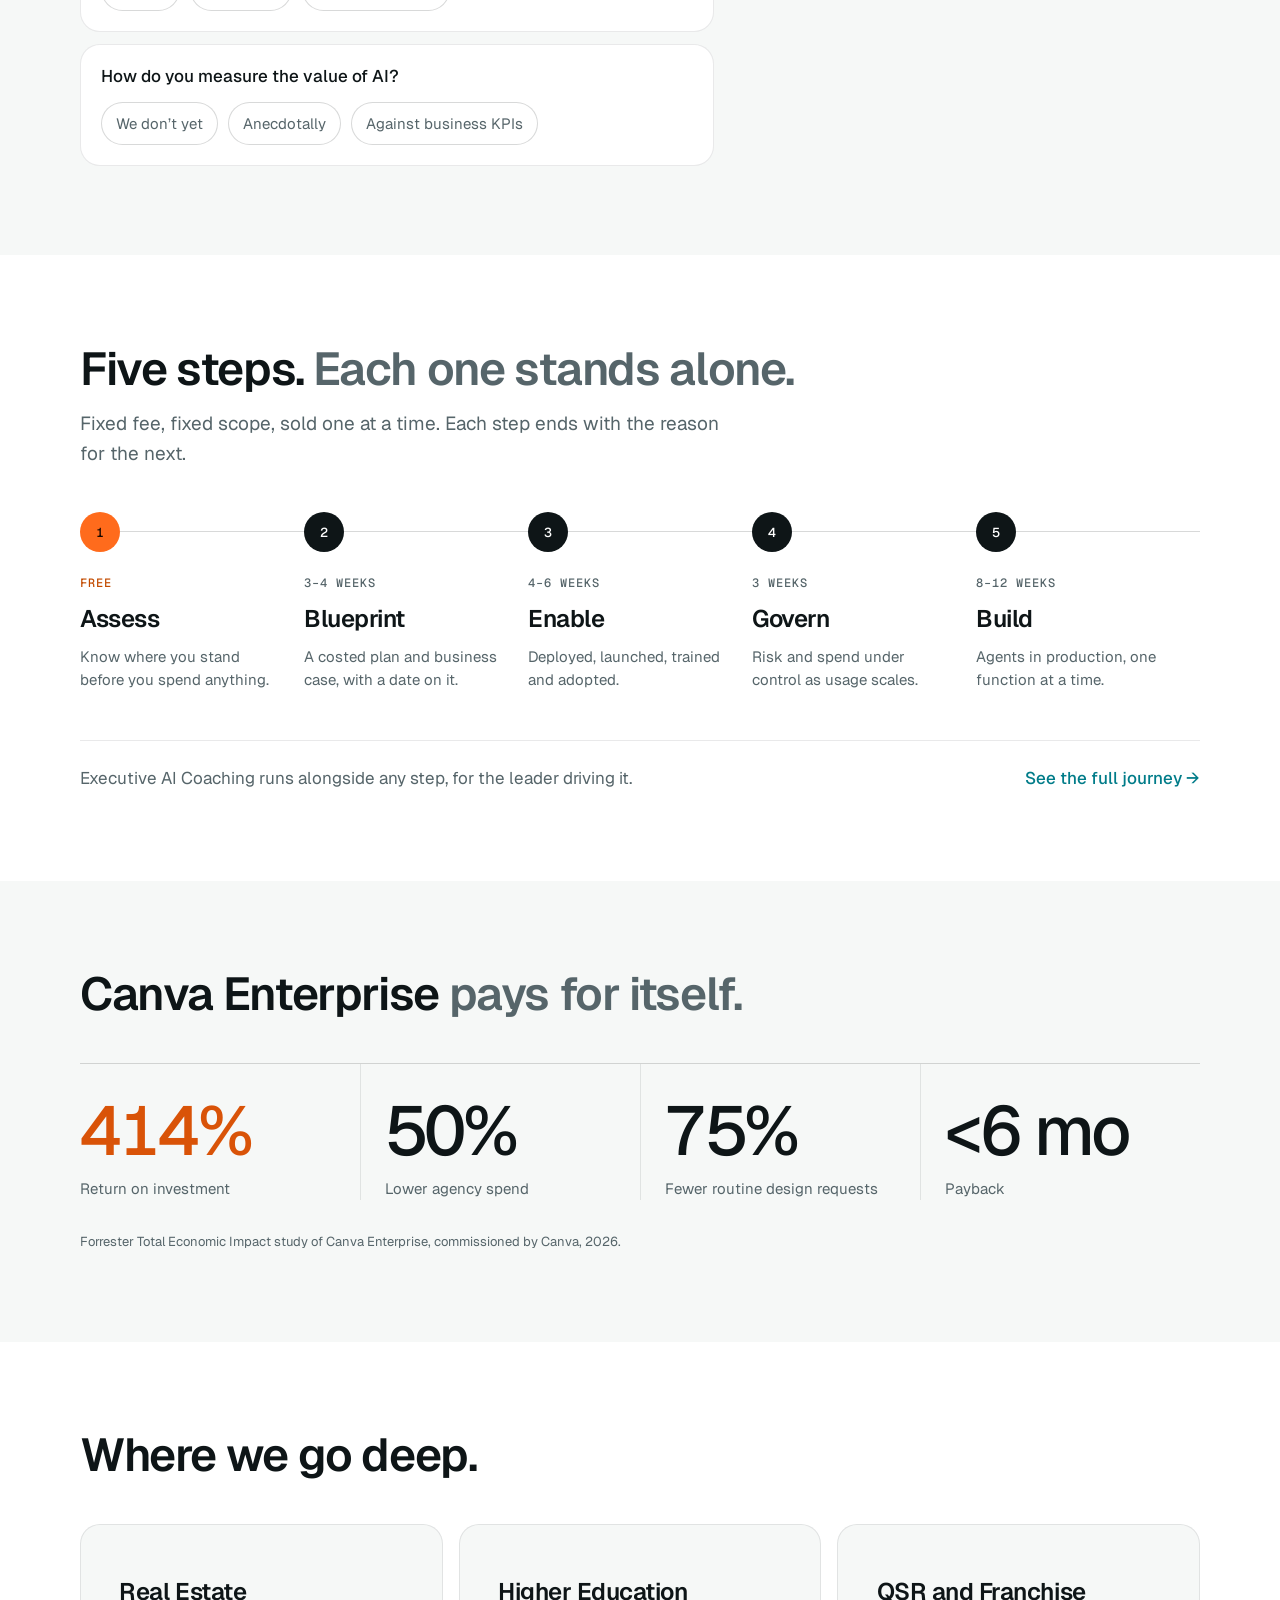
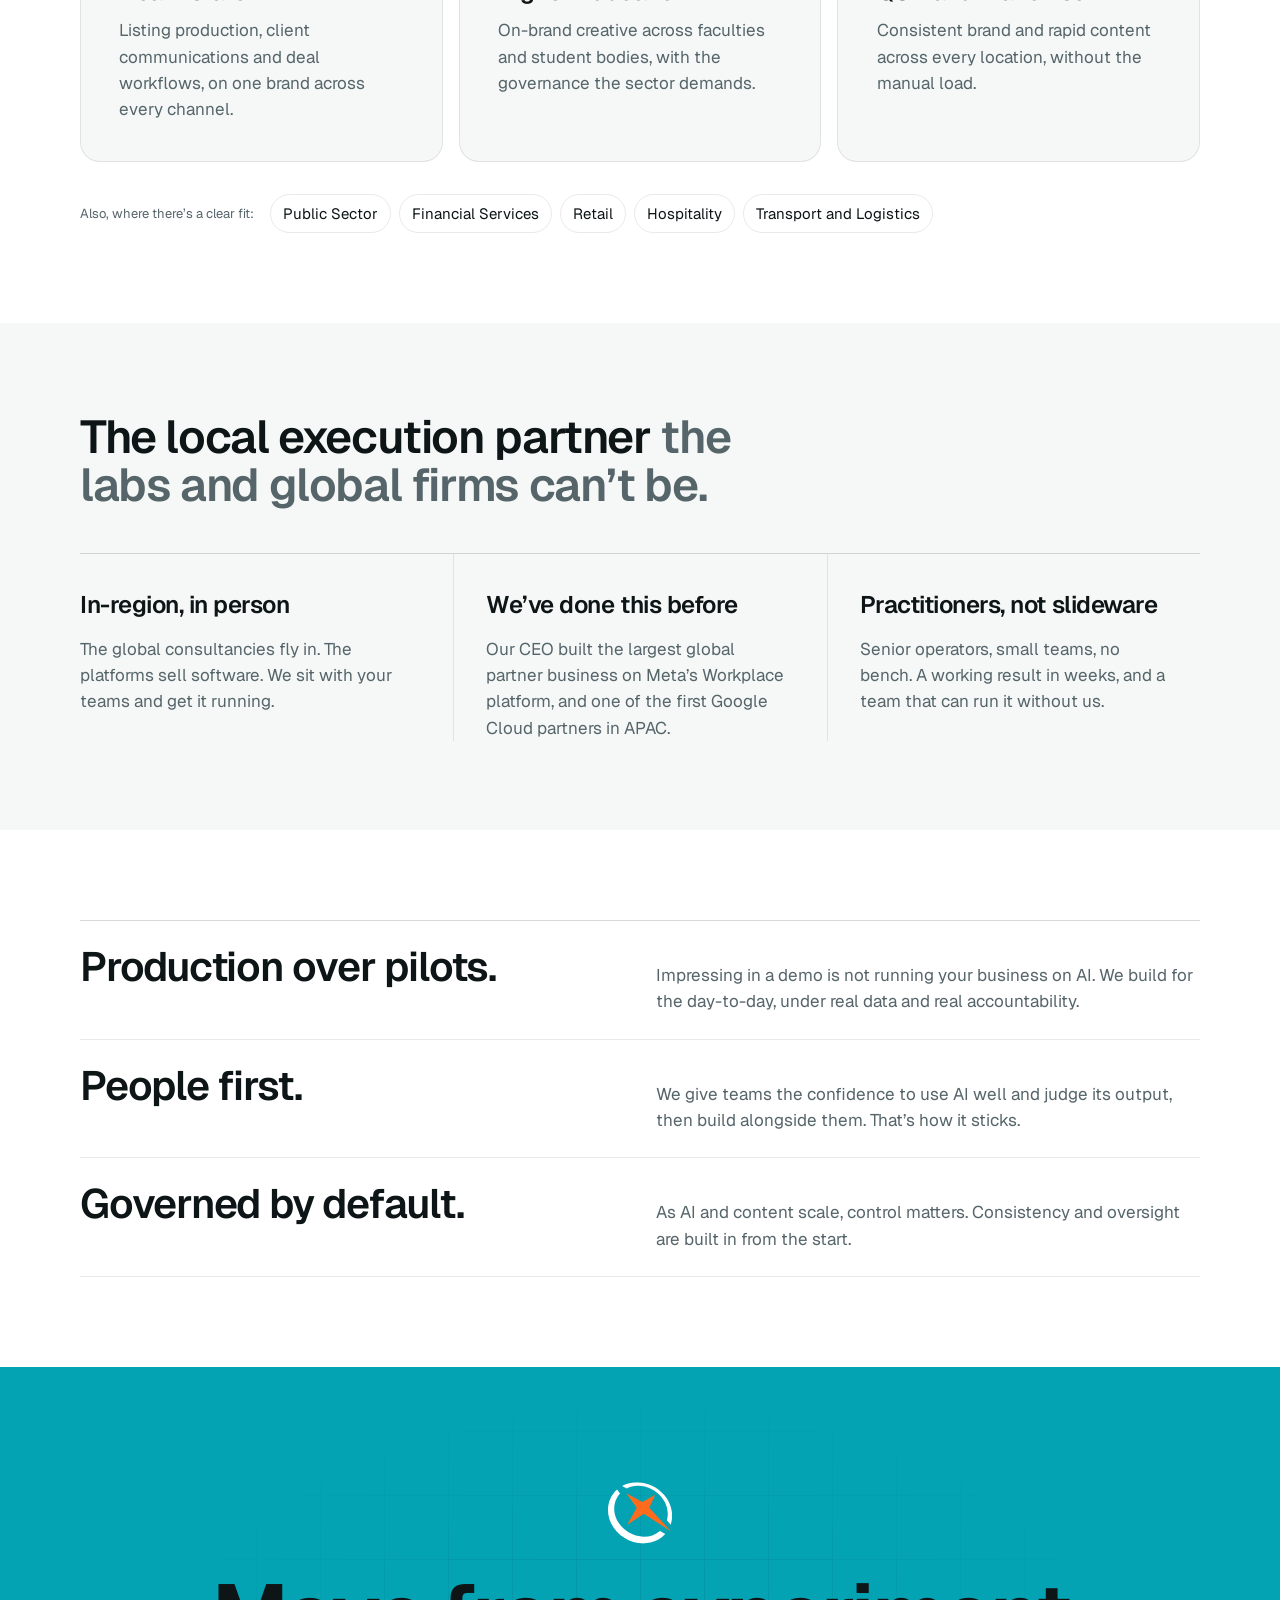
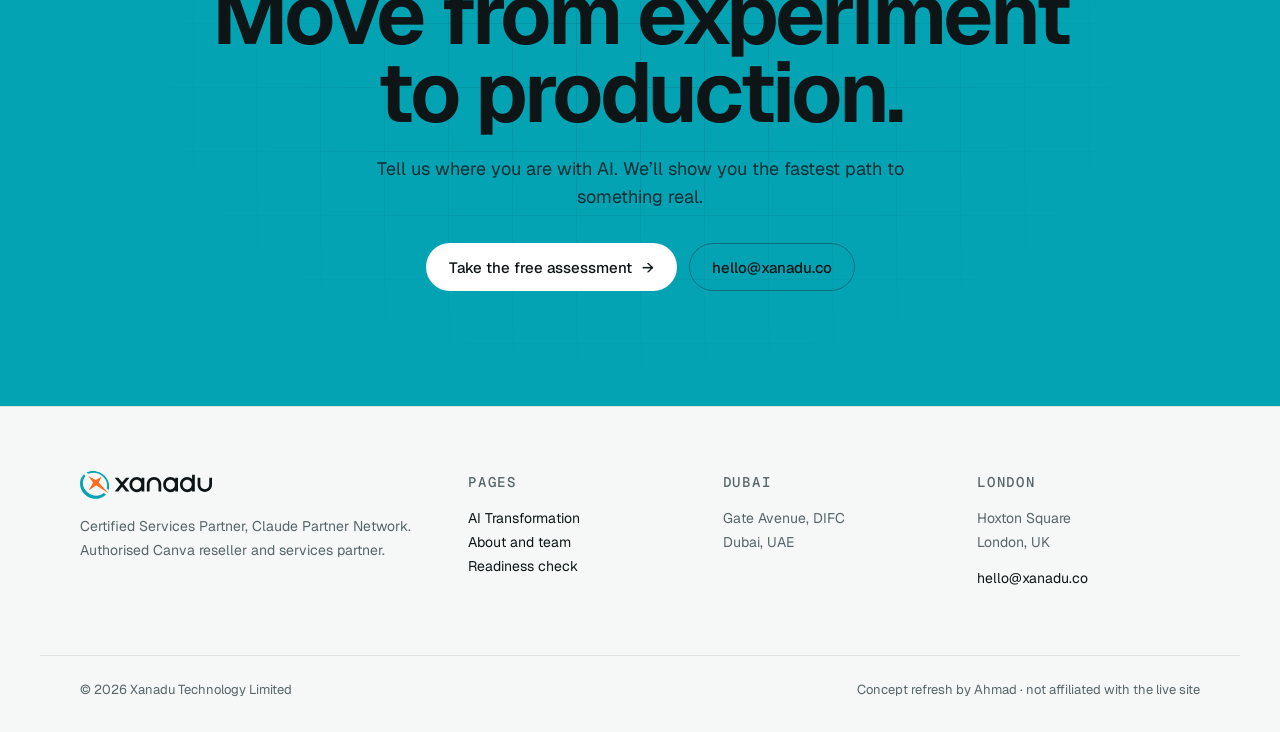
==== commit 259d715e: "Client logo carousel: remove pause button, pause on hover only Co-Authored-By: Claude Opus 5.5 <nore" ====
--- a/index.html
+++ b/index.html
@@ -72,10 +72,6 @@
           <ul class="marquee-set" aria-hidden="true"><li><img src="https://xanadu.co/wp-content/uploads/2026/07/xlogo-mbzuai.png" width="550" height="160" alt="" loading="lazy" decoding="async"></li><li><img src="https://xanadu.co/wp-content/uploads/2026/07/xlogo-aurak.png" width="630" height="160" alt="" loading="lazy" decoding="async"></li><li><img src="https://xanadu.co/wp-content/uploads/2026/07/xlogo-ajman.png" width="261" height="160" alt="" loading="lazy" decoding="async"></li><li><img src="https://xanadu.co/wp-content/uploads/2026/07/xlogo-sharjah.png" width="668" height="160" alt="" loading="lazy" decoding="async"></li></ul>
         </div>
       </div>
-      <button class="marquee-toggle" type="button" aria-pressed="false" aria-label="Pause client logos">
-        <svg class="pause" viewBox="0 0 14 14" aria-hidden="true"><rect x="3" y="2" width="2.5" height="10" rx="1" fill="currentColor"/><rect x="8.5" y="2" width="2.5" height="10" rx="1" fill="currentColor"/></svg>
-        <svg class="play" viewBox="0 0 14 14" aria-hidden="true"><path d="M4 2.5v9l7.5-4.5z" fill="currentColor"/></svg>
-      </button>
     </div>
   </section>
 
--- a/styles.css
+++ b/styles.css
@@ -135,7 +135,7 @@
 }
 @keyframes slide-in { from { transform: translateY(6px); } }
 
-/* clients: logo carousel (pauses on hover, focus, button, reduced motion) */
+/* clients: logo carousel (pauses on hover; static under reduced motion) */
 .clients { background: var(--plain-white); border-top: 1px solid var(--hairline); border-bottom: 1px solid var(--hairline); }
 .clients-inner { display: flex; align-items: center; gap: var(--s6); padding-top: var(--s5); padding-bottom: var(--s5); }
 .clients .t-label { flex: none; color: var(--slate); }
@@ -144,20 +144,13 @@
 .marquee-set { display: flex; align-items: center; gap: var(--s8); padding-right: var(--s8); list-style: none; margin: 0; }
 .marquee-set img { height: 44px; width: auto; filter: grayscale(1); opacity: .72; transition: filter .3s, opacity .3s; }
 .marquee-set li:hover img { filter: none; opacity: 1; }
-.marquee:hover .marquee-track, .marquee:focus-within .marquee-track, .clients.paused .marquee-track { animation-play-state: paused; }
+.marquee:hover .marquee-track { animation-play-state: paused; }
 @keyframes marquee { to { transform: translateX(-33.3333%); } }
-.marquee-toggle { flex: none; display: grid; place-items: center; width: 36px; height: 36px; border: 1px solid var(--hairline-strong); border-radius: 50%; background: var(--plain-white); color: var(--harbour-ink); cursor: pointer; transition: border-color .15s; }
-.marquee-toggle:hover { border-color: var(--harbour-ink); }
-.marquee-toggle svg { width: 14px; height: 14px; }
-.marquee-toggle .play { display: none; }
-.clients.paused .marquee-toggle .play { display: block; }
-.clients.paused .marquee-toggle .pause { display: none; }
 @media (prefers-reduced-motion: reduce) {
   .marquee { mask-image: none; -webkit-mask-image: none; }
   .marquee-track { animation: none; width: auto; }
   .marquee-set[aria-hidden="true"] { display: none; }
   .marquee-set { flex-wrap: wrap; row-gap: var(--s4); }
-  .marquee-toggle { display: none; }
 }
 
 /* ---------- platforms (asymmetric: AI leads) ---------- */
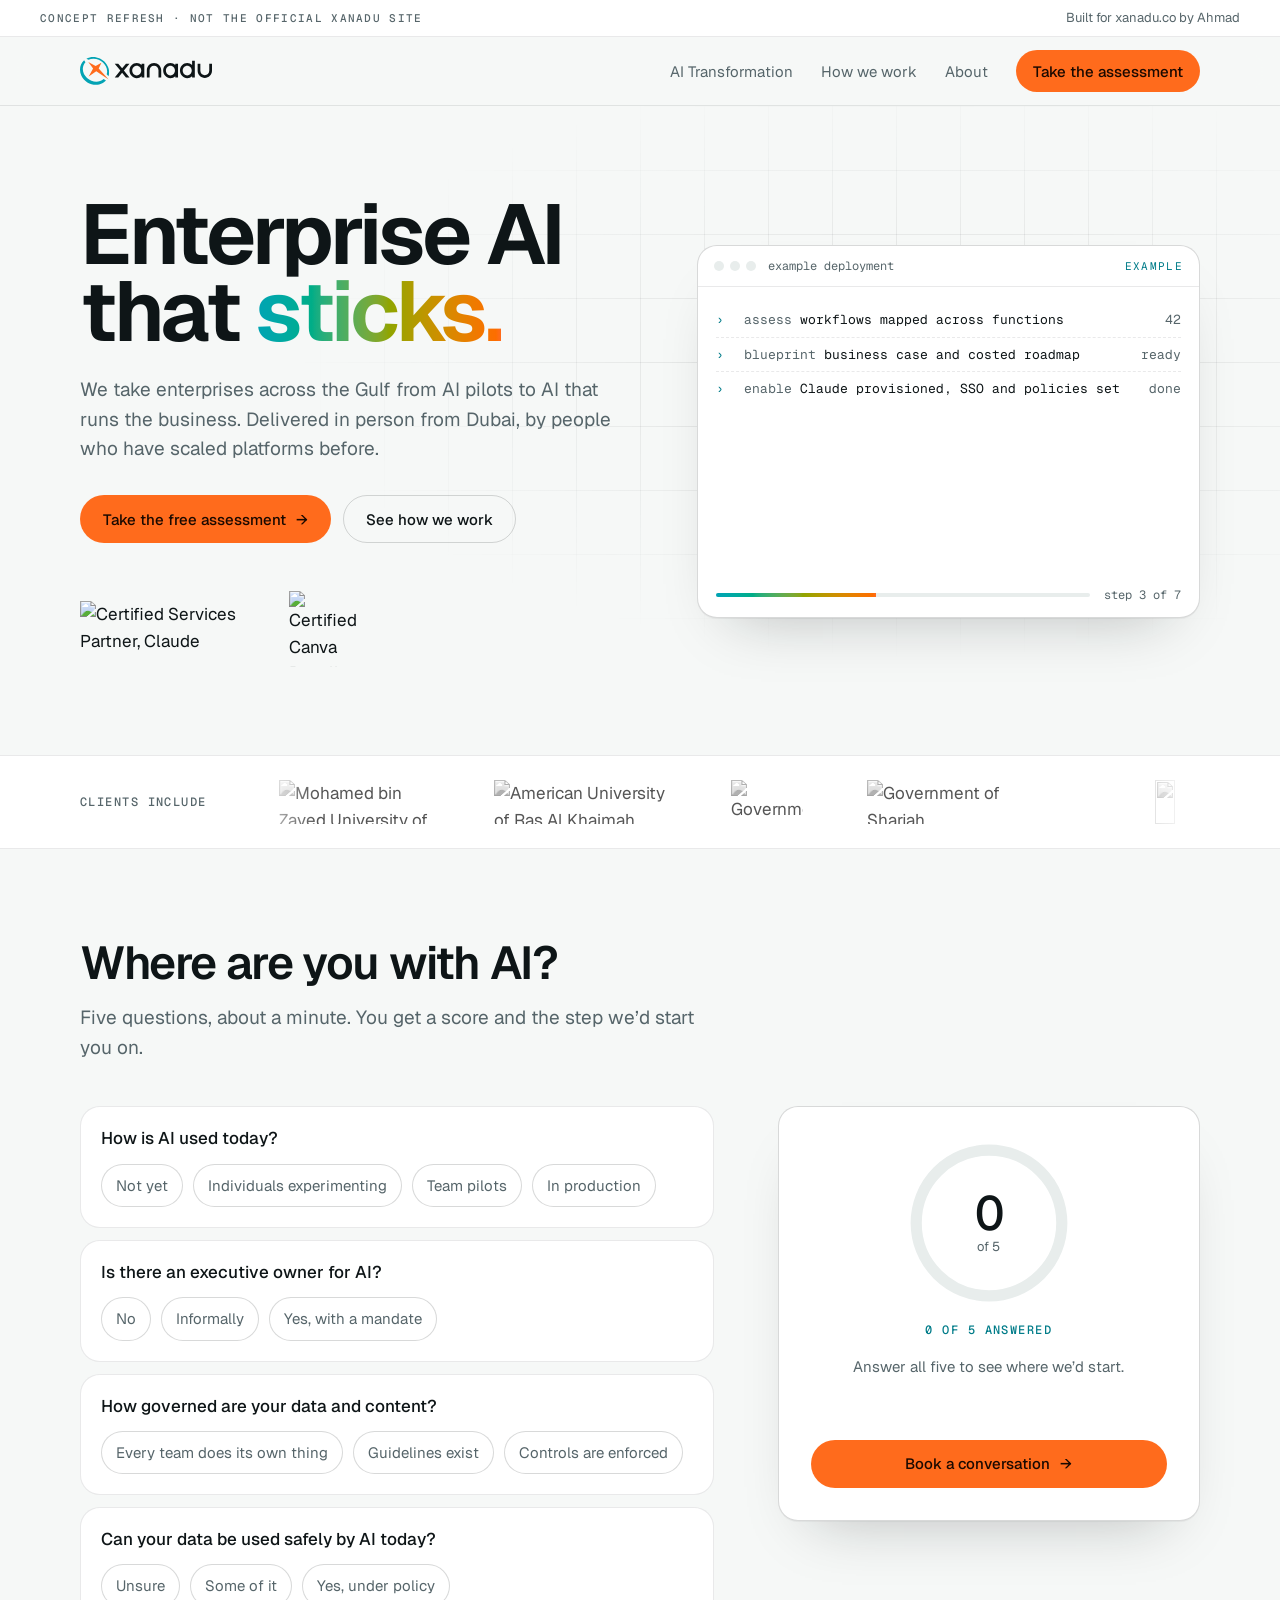
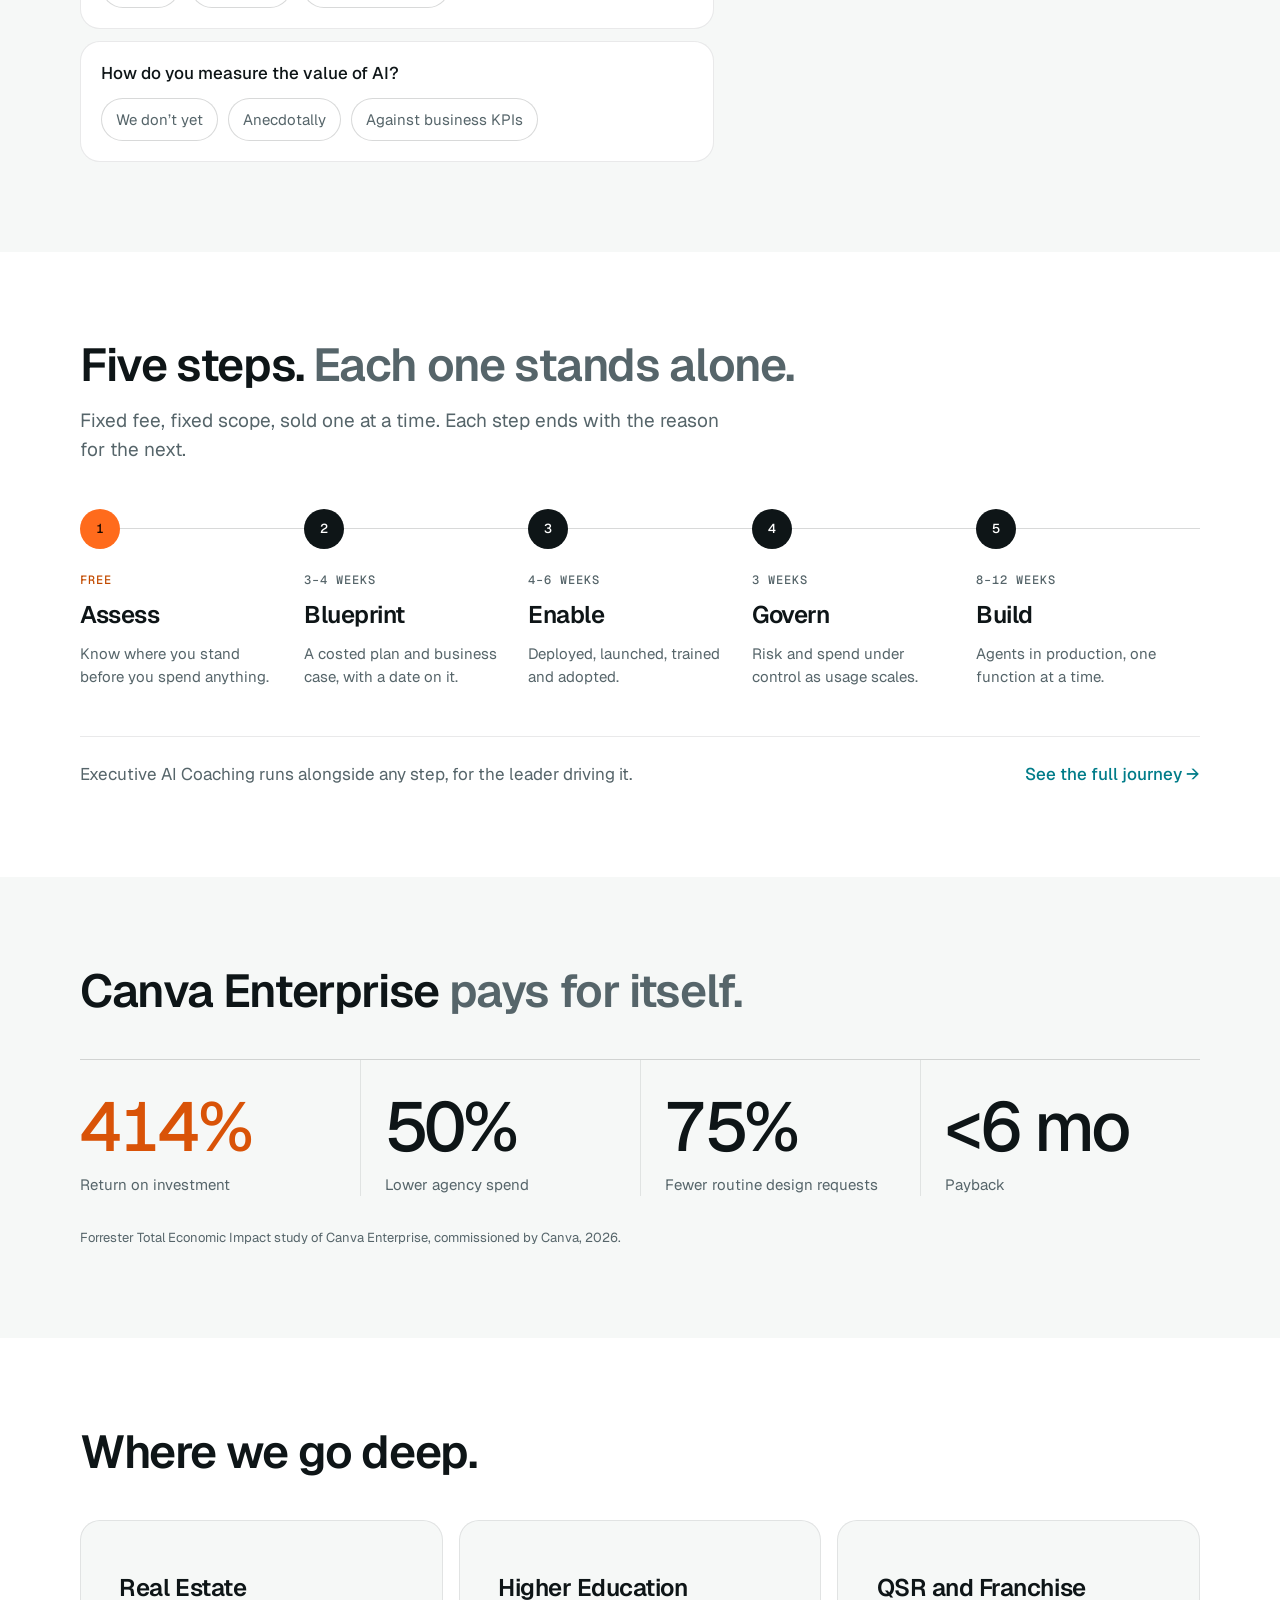
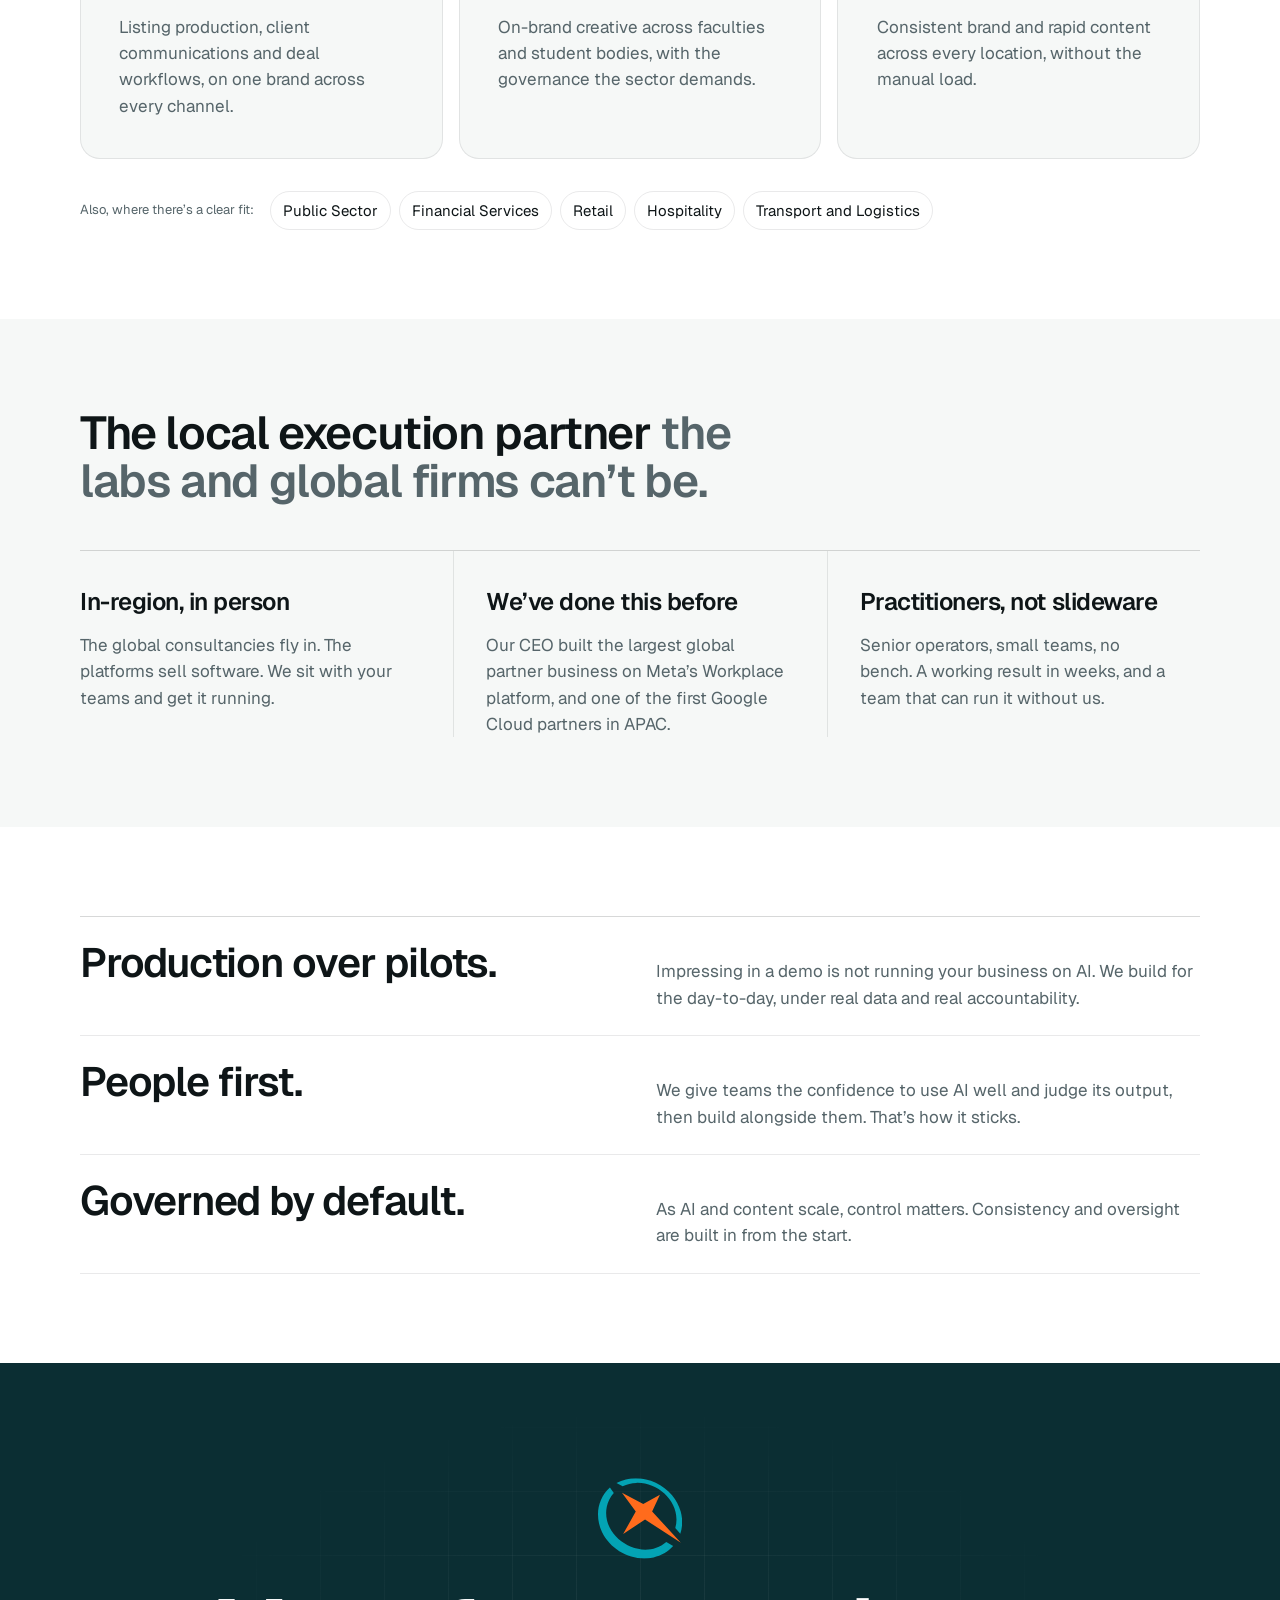
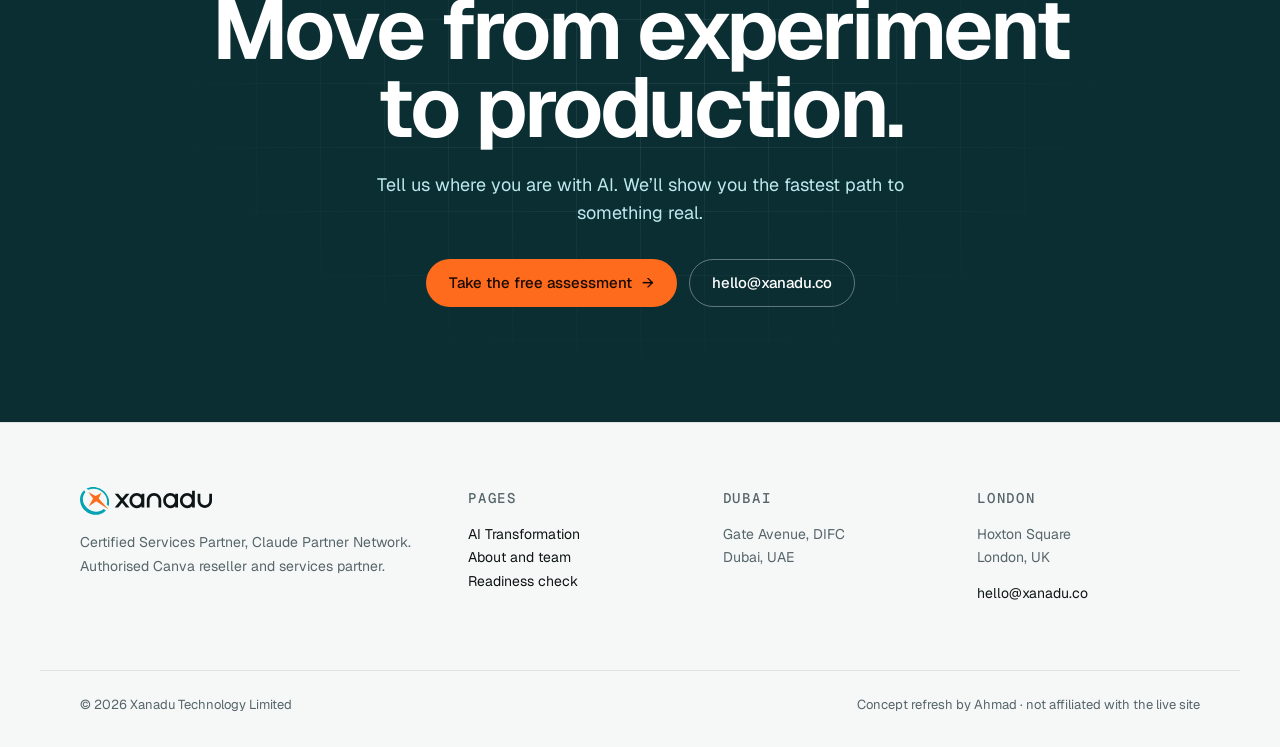
==== commit e413fc3a: "Hero: partner badges replace credential line and HQ row; buttons crossfade to the OKLCH gradient ins" ====
--- a/index.html
+++ b/index.html
@@ -40,17 +40,15 @@
     <div class="field-grid" aria-hidden="true"></div>
     <div class="wrap hero-inner">
       <div class="enter">
-        <p class="credential t-label"><span class="dot" aria-hidden="true"></span>Claude Partner Network · Canva Services Partner</p>
         <h1 id="h1" class="t-display">Enterprise AI<br>that <span class="accent">sticks.</span></h1>
         <p class="t-lede">We take enterprises across the Gulf from AI pilots to AI that runs the business. Delivered in person from Dubai, by people who have scaled platforms before.</p>
         <div class="ctas">
           <a class="btn btn-primary" href="#assessment">Take the free assessment <span class="arr" aria-hidden="true">→</span></a>
           <a class="btn btn-ghost" href="/ai-transformation/">See how we work</a>
         </div>
-        <ul class="hero-meta">
-          <li><span class="t-label">HQ</span>Dubai · DIFC</li>
-          <li><span class="t-label">UK</span>London · Hoxton</li>
-          <li><span class="t-label">Model</span>Fixed fee · fixed scope</li>
+        <ul class="partners" aria-label="Partner certifications">
+          <li><img src="https://xanadu.co/wp-content/uploads/2026/10/claude-partner-network-certified-badge.svg" width="300" height="95" alt="Certified Services Partner, Claude Partner Network"></li>
+          <li><img class="round" src="https://xanadu.co/wp-content/uploads/2025/10/Certified-Reseller-Partner-Badge.png" width="421" height="385" alt="Certified Canva Reseller Partner"></li>
         </ul>
       </div>
 
--- a/styles.css
+++ b/styles.css
@@ -72,13 +72,12 @@
 .accent { background: linear-gradient(90deg in oklch, var(--xanadu-teal), var(--signal-orange)); -webkit-background-clip: text; background-clip: text; color: transparent; }
 
 /* ---------- buttons ---------- */
-.btn { display: inline-flex; align-items: center; gap: 10px; height: 48px; padding: 0 22px; border-radius: var(--r-pill); border: 1px solid transparent; font: 500 .9375rem/1 var(--sans); text-decoration: none; cursor: pointer; transition: background .2s, border-color .2s, transform .2s; }
-.btn:hover { transform: translateY(-1px); }
-.btn:active { transform: none; }
+.btn { position: relative; isolation: isolate; overflow: hidden; display: inline-flex; align-items: center; gap: 10px; height: 48px; padding: 0 22px; border-radius: var(--r-pill); border: 1px solid transparent; font: 500 .9375rem/1 var(--sans); text-decoration: none; cursor: pointer; transition: background-color .35s var(--ease), border-color .35s var(--ease), color .35s var(--ease); }
 .btn .arr { transition: transform .2s var(--ease); }
 .btn:hover .arr { transform: translateX(3px); }
 .btn-primary { background: var(--signal-orange); color: var(--char); }
-.btn-primary:hover { background: var(--signal-orange-hover); }
+.btn-primary::before { content: ""; position: absolute; inset: 0; z-index: -1; background: linear-gradient(90deg in oklch, var(--xanadu-teal), var(--signal-orange)); opacity: 0; transition: opacity .35s var(--ease); }
+.btn-primary:hover::before, .btn-primary:focus-visible::before { opacity: 1; }
 .btn-ghost { border-color: var(--hairline-strong); color: var(--harbour-ink); background: transparent; }
 .btn-ghost:hover { border-color: var(--harbour-ink); }
 .btn-sm { height: 42px; padding: 0 16px; font-size: .875rem; }
@@ -111,8 +110,9 @@
 .credential .dot { width: 7px; height: 7px; border-radius: 50%; background: var(--signal-orange); flex: none; }
 .hero .t-lede { margin-top: var(--s5); }
 .ctas { display: flex; flex-wrap: wrap; gap: var(--s3); margin-top: var(--s6); }
-.hero-meta { display: flex; flex-wrap: wrap; gap: var(--s3) var(--s6); list-style: none; margin: var(--s7) 0 0; padding: 0; font-size: .875rem; }
-.hero-meta .t-label { display: block; margin-bottom: 4px; color: var(--slate); font-size: .6875rem; }
+.partners { display: flex; flex-wrap: wrap; align-items: center; gap: var(--s4) var(--s6); list-style: none; margin: var(--s7) 0 0; padding: 0; }
+.partners img { height: 56px; width: auto; }
+.partners img.round { height: 76px; }
 
 /* example console */
 .console { background: var(--plain-white); border: 1px solid var(--hairline-strong); border-radius: var(--r-lg); box-shadow: var(--float); overflow: hidden; min-width: 0; }
@@ -242,17 +242,14 @@
 .statements p { color: var(--slate); max-width: 36em; }
 
 /* ---------- teal band (close) ---------- */
-.band { position: relative; overflow: hidden; padding: clamp(72px, 9vw, 120px) 0; text-align: center; background: var(--xanadu-teal); color: var(--harbour-ink); --hairline: oklch(18.9% 0.011 217 / 0.10); }
+.band { position: relative; overflow: hidden; padding: clamp(72px, 9vw, 120px) 0; text-align: center; background: var(--night-lagoon); color: var(--plain-white); --hairline: oklch(100% 0 0 / 0.07); }
 .band .field-grid { mask-image: radial-gradient(ellipse 55% 65% at 50% 50%, #000 10%, transparent 70%); -webkit-mask-image: radial-gradient(ellipse 55% 65% at 50% 50%, #000 10%, transparent 70%); }
 .band-inner { position: relative; }
-.band .mark { width: 64px; height: 62px; margin: 0 auto var(--s6); --logo-ring: var(--plain-white); }
-.band p { margin: var(--s5) auto 0; max-width: 32em; color: var(--night-lagoon); font-size: 1.125rem; }
+.band .mark { width: 84px; height: 81px; margin: 0 auto var(--s6); }
+.band p { margin: var(--s5) auto 0; max-width: 32em; color: var(--sea-glass); font-size: 1.125rem; }
 .band .ctas { justify-content: center; }
-.band .btn-primary { background: var(--plain-white); color: var(--harbour-ink); }
-.band .btn-primary:hover { background: var(--shallow-water); }
-.band .btn-ghost { border-color: oklch(18.9% 0.011 217 / 0.35); }
-.band .btn-ghost:hover { border-color: var(--harbour-ink); }
-.band :focus-visible { outline-color: var(--harbour-ink); }
+.band .btn-ghost { border-color: oklch(100% 0 0 / 0.35); color: var(--plain-white); }
+.band .btn-ghost:hover { border-color: var(--plain-white); }
 
 /* ---------- footer ---------- */
 .footer { padding: var(--s8) 0 var(--s6); background: var(--morning-haze); color: var(--slate); border-top: 1px solid var(--hairline); }
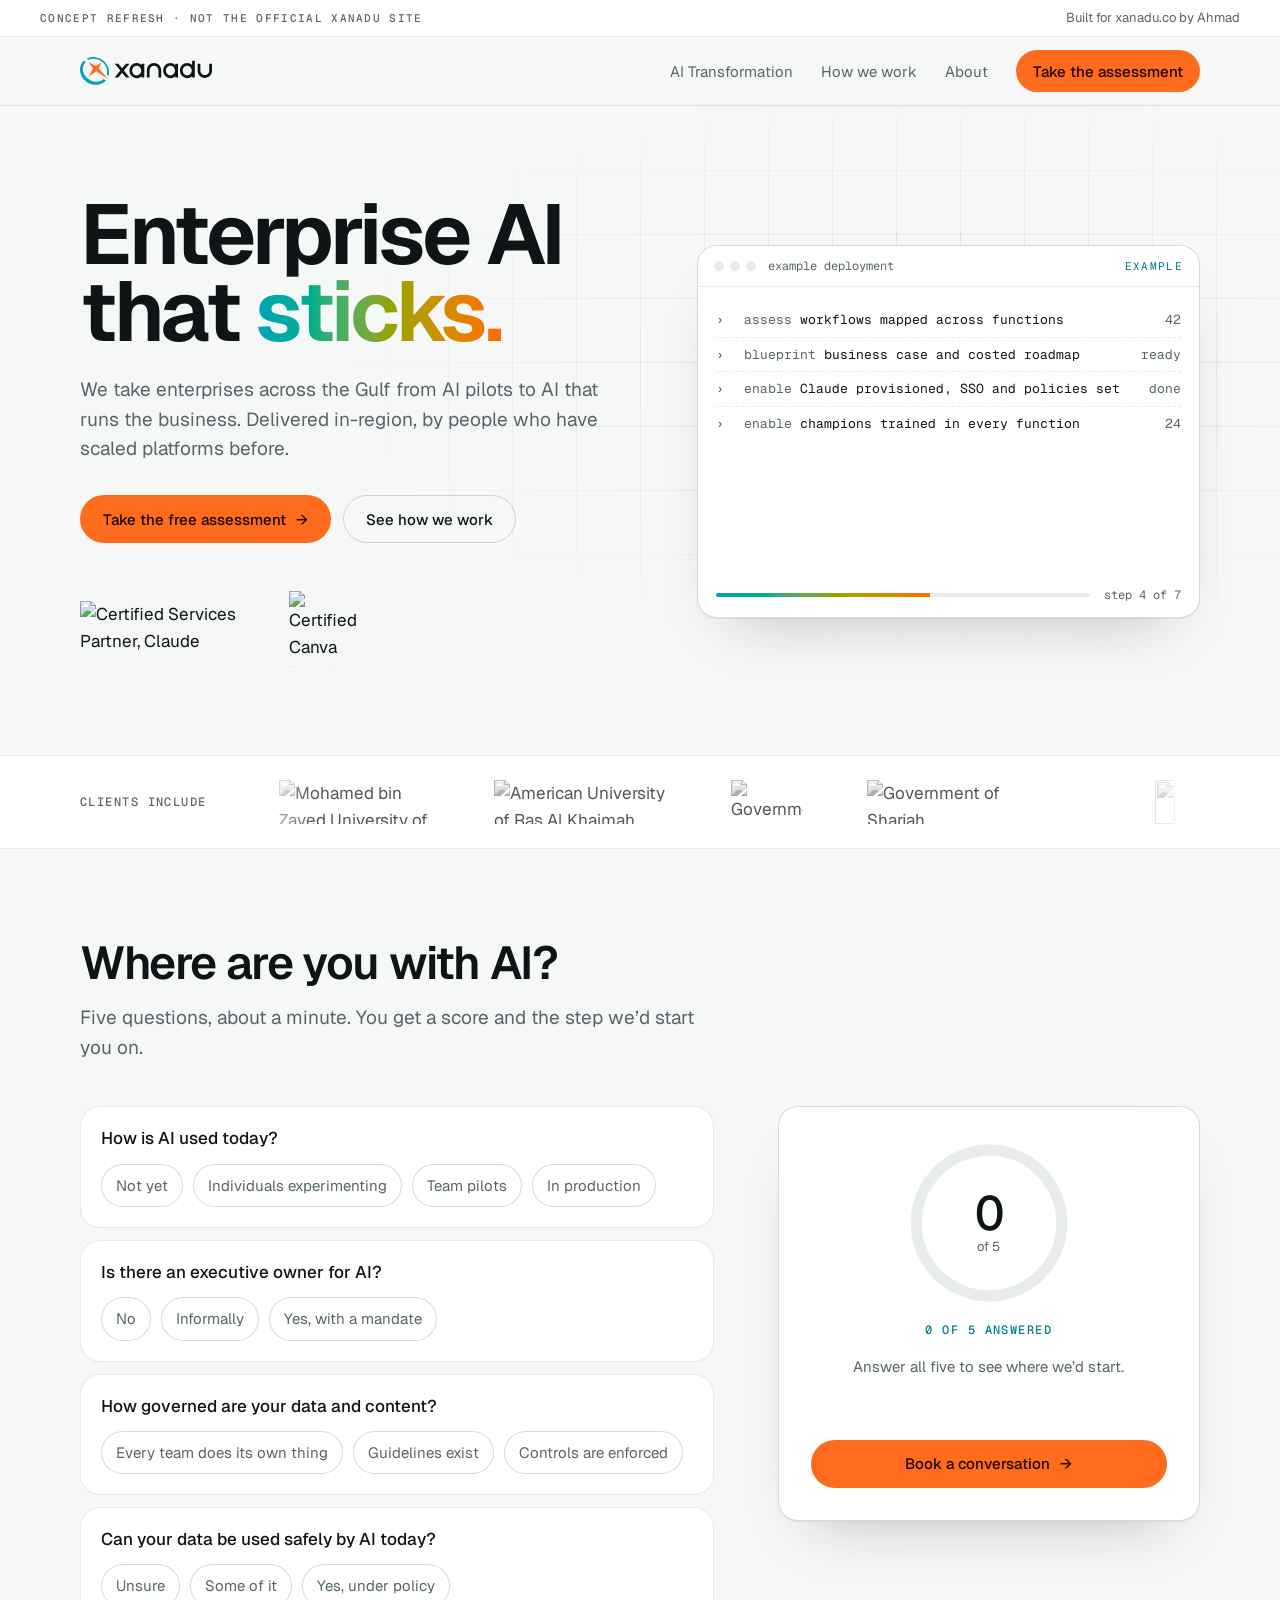
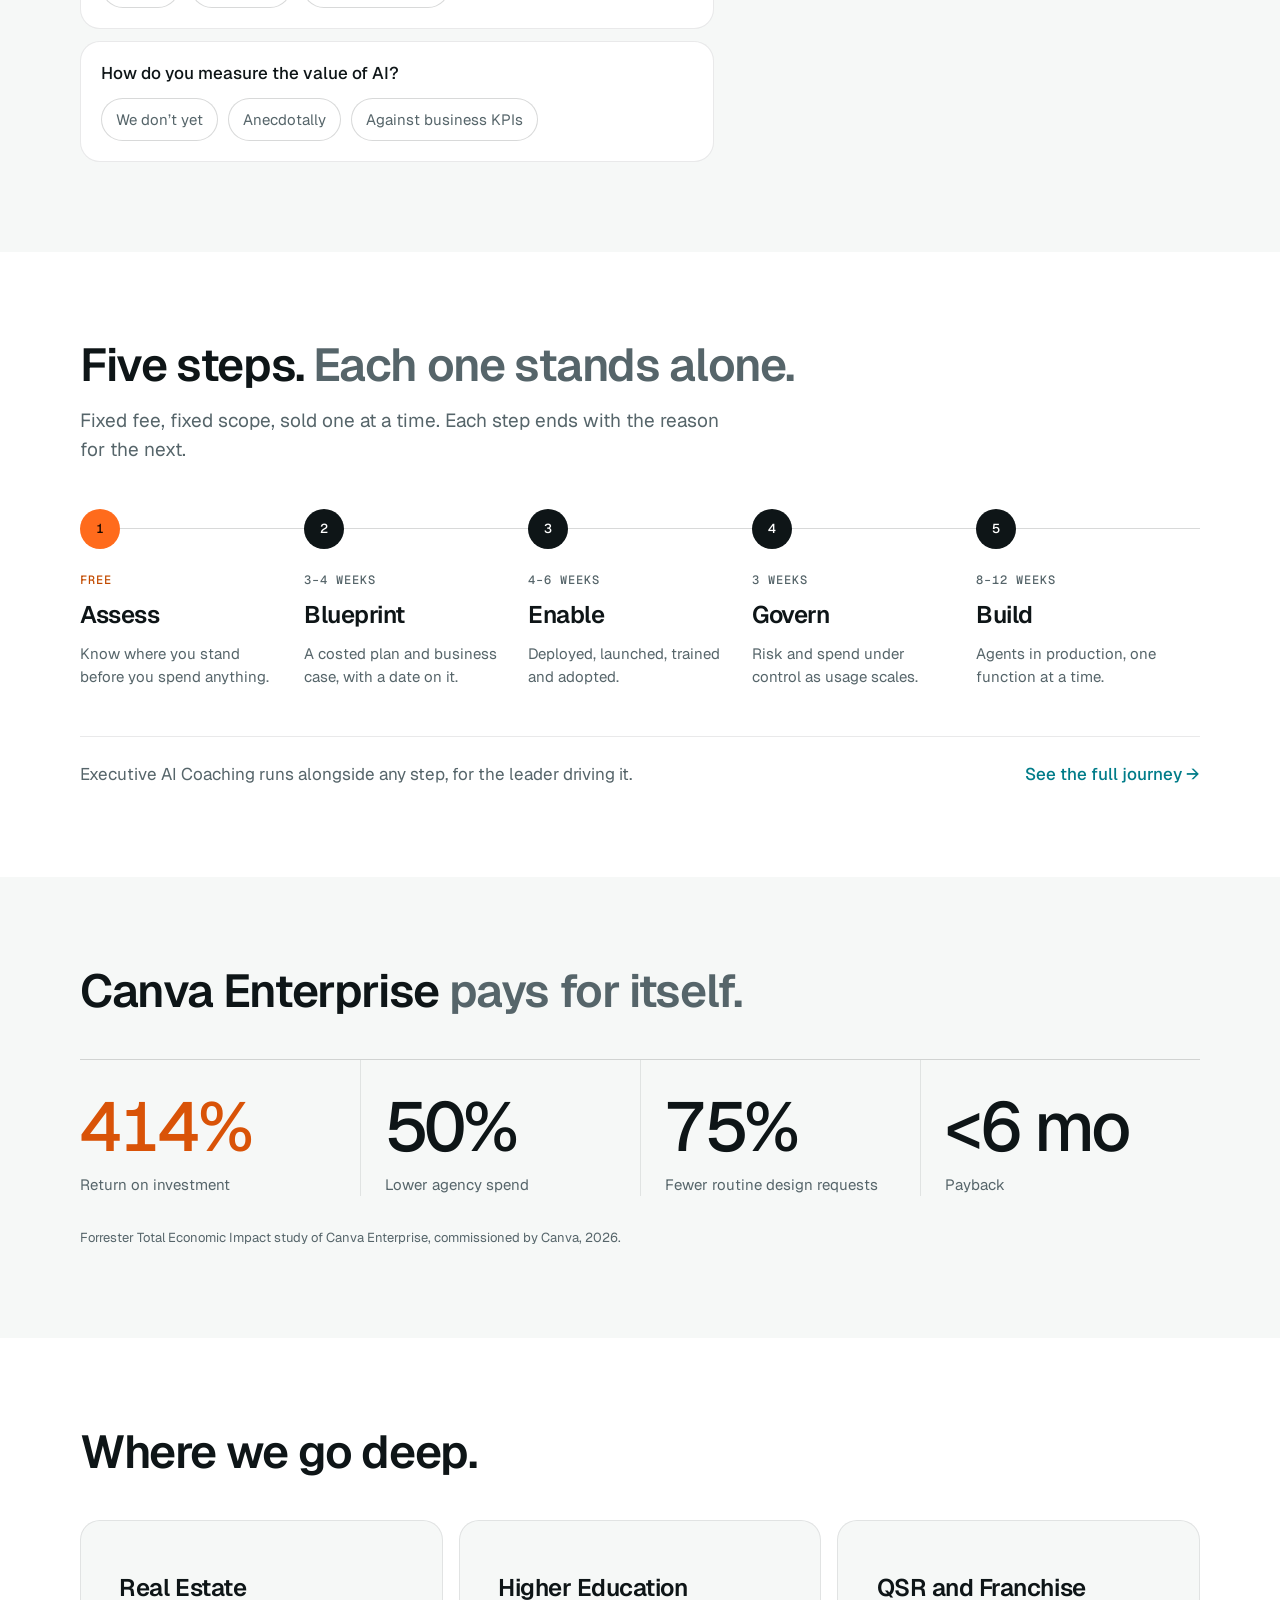
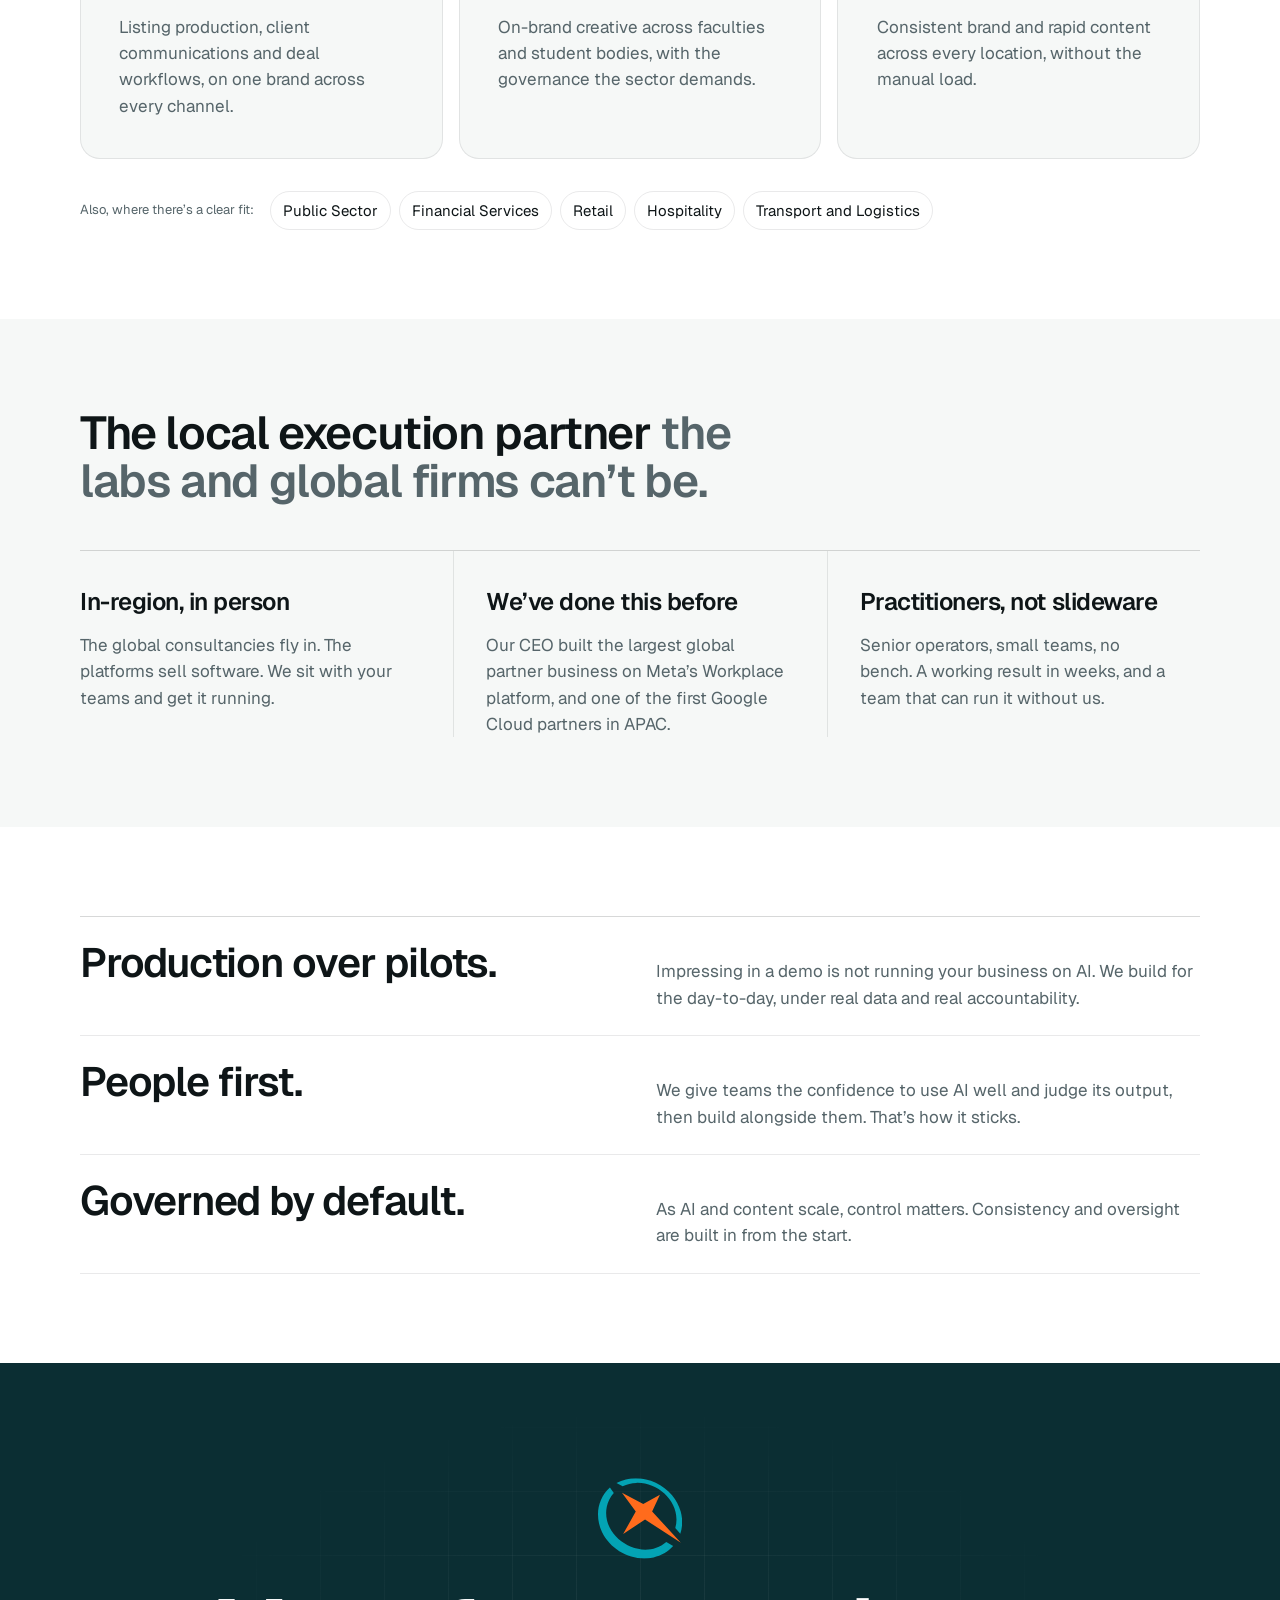
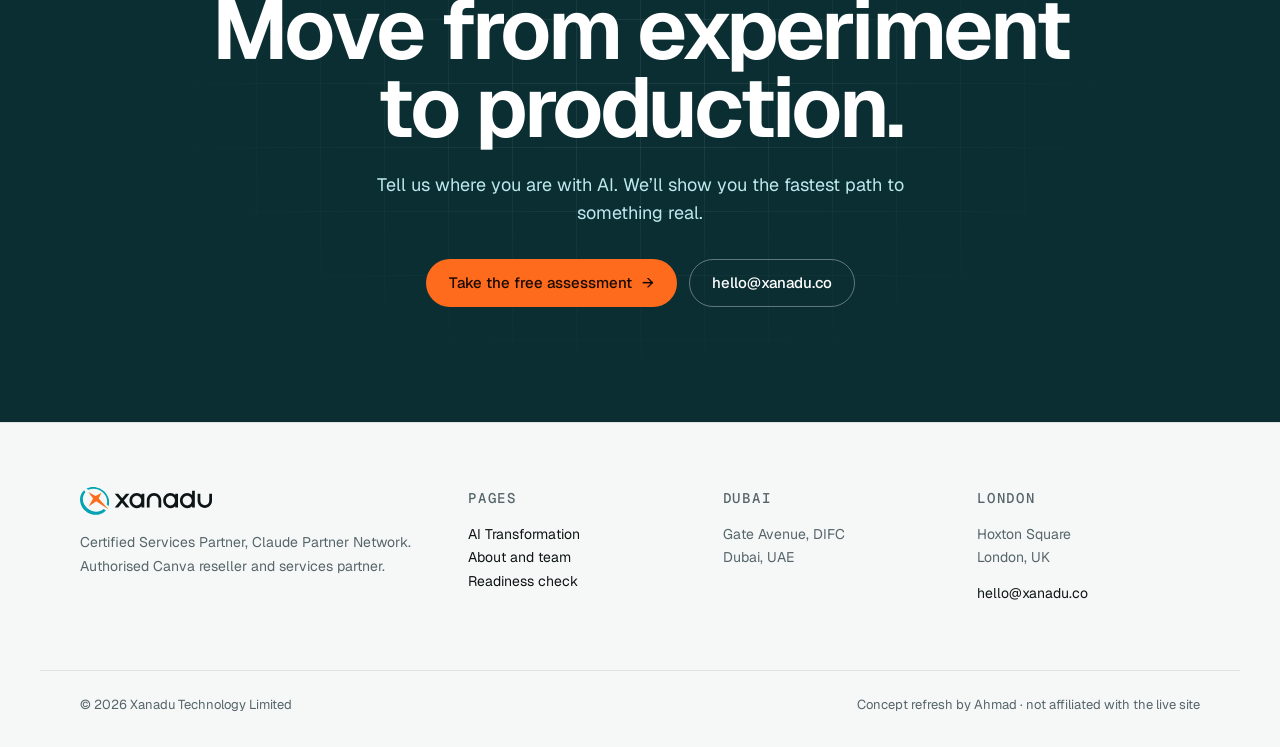
==== commit 8cde122f: "Home hero: 'Delivered in-region, by people who have scaled platforms before.' Co-Authored-By: Claude" ====
--- a/index.html
+++ b/index.html
@@ -41,7 +41,7 @@
     <div class="wrap hero-inner">
       <div class="enter">
         <h1 id="h1" class="t-display">Enterprise AI<br>that <span class="accent">sticks.</span></h1>
-        <p class="t-lede">We take enterprises across the Gulf from AI pilots to AI that runs the business. Delivered in person from Dubai, by people who have scaled platforms before.</p>
+        <p class="t-lede">We take enterprises across the Gulf from AI pilots to AI that runs the business. Delivered in-region, by people who have scaled platforms before.</p>
         <div class="ctas">
           <a class="btn btn-primary" href="#assessment">Take the free assessment <span class="arr" aria-hidden="true">→</span></a>
           <a class="btn btn-ghost" href="/ai-transformation/">See how we work</a>
--- a/styles.css
+++ b/styles.css
@@ -78,6 +78,7 @@
 .btn-primary { background: var(--signal-orange); color: var(--char); }
 .btn-primary::before { content: ""; position: absolute; inset: 0; z-index: -1; background: linear-gradient(90deg in oklch, var(--xanadu-teal), var(--signal-orange)); opacity: 0; transition: opacity .35s var(--ease); }
 .btn-primary:hover::before, .btn-primary:focus-visible::before { opacity: 1; }
+.btn-primary:hover, .btn-primary:focus-visible, .nav-links .btn-primary:hover, .nav-links .btn-primary:focus-visible { color: var(--plain-white); }
 .btn-ghost { border-color: var(--hairline-strong); color: var(--harbour-ink); background: transparent; }
 .btn-ghost:hover { border-color: var(--harbour-ink); }
 .btn-sm { height: 42px; padding: 0 16px; font-size: .875rem; }
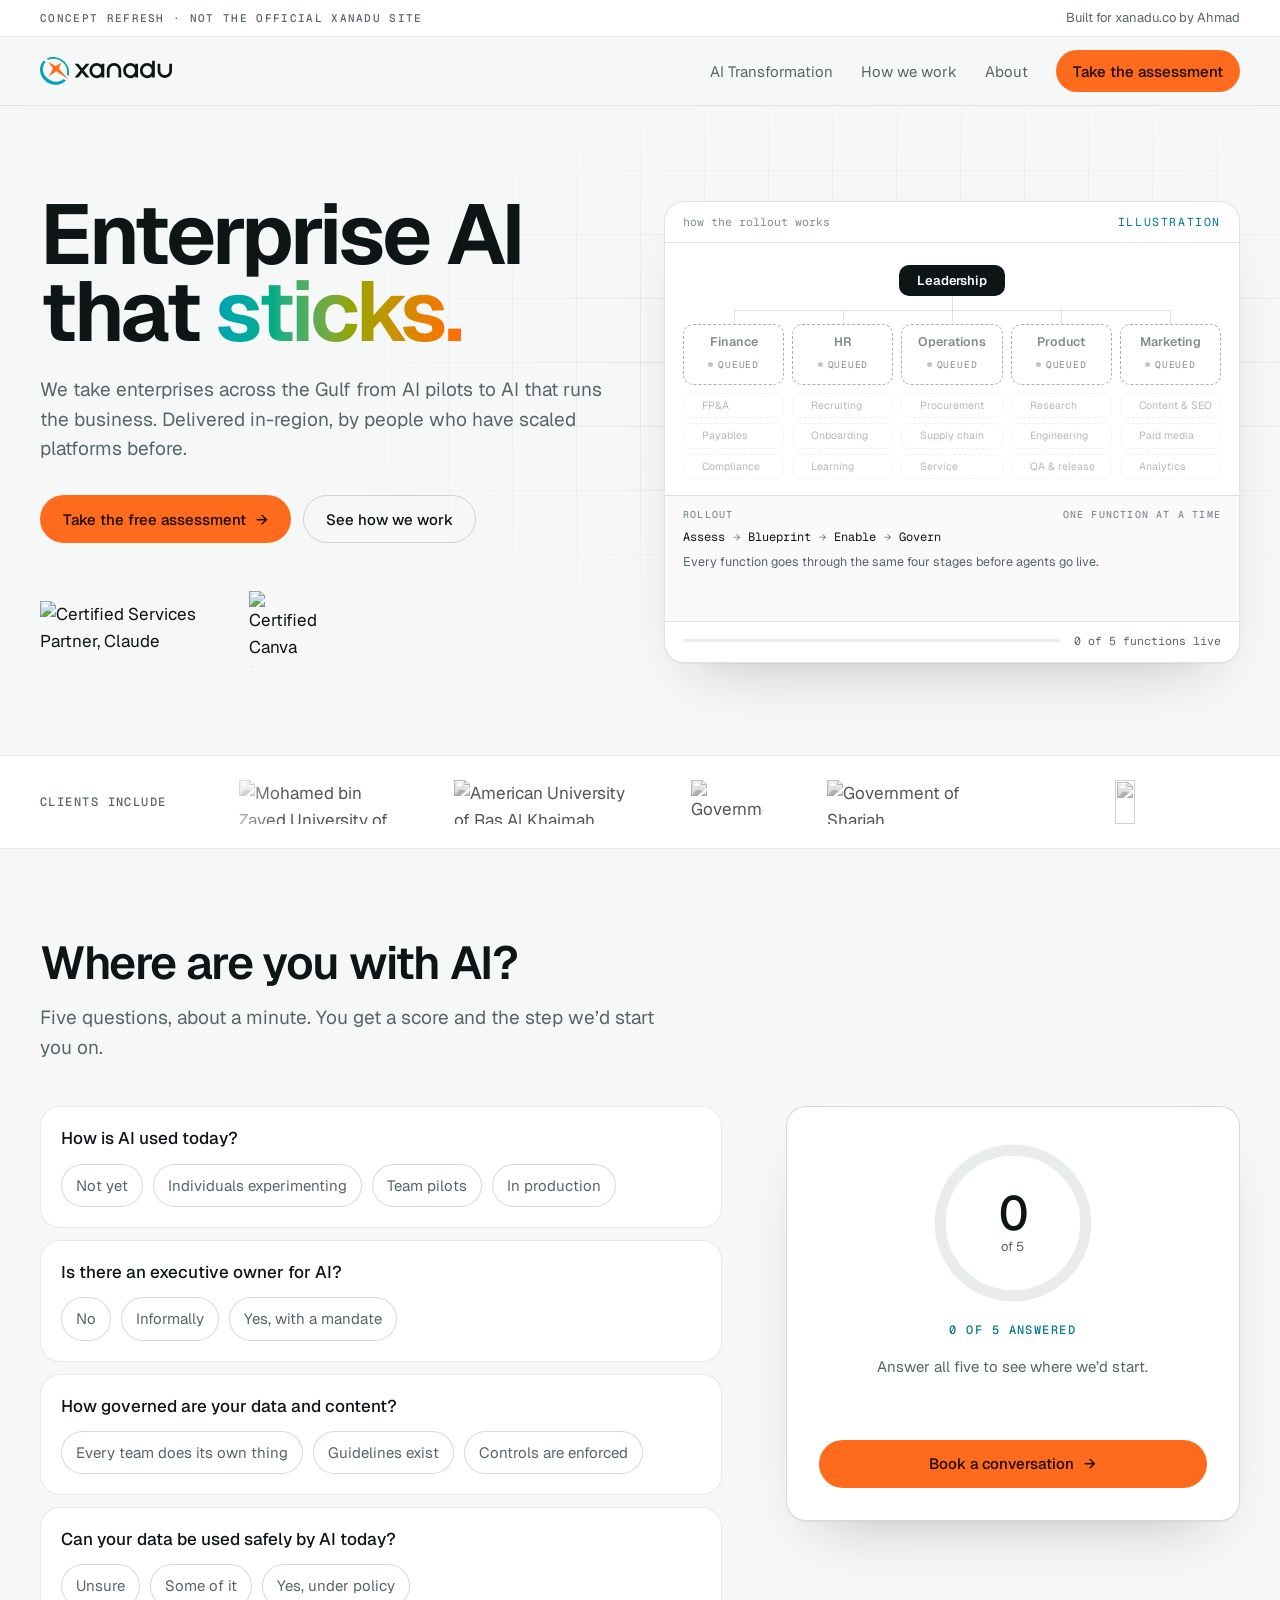
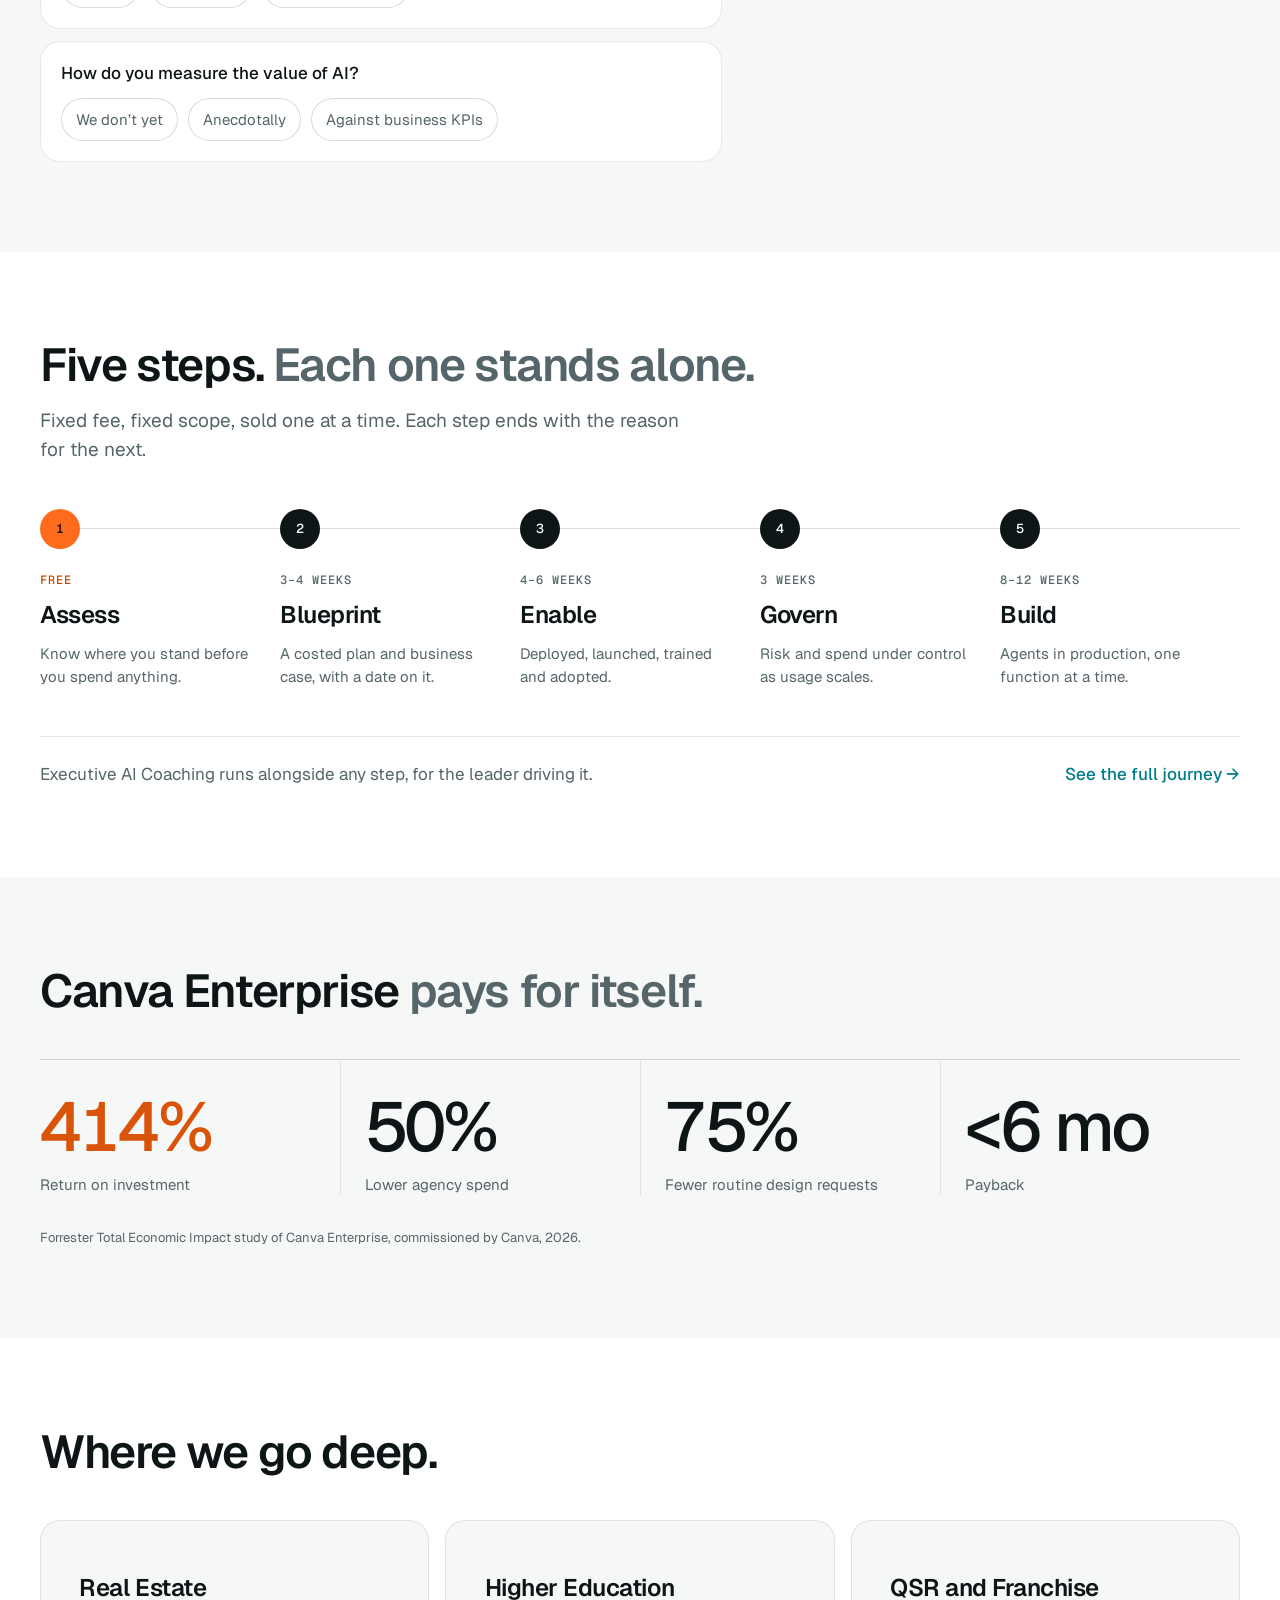
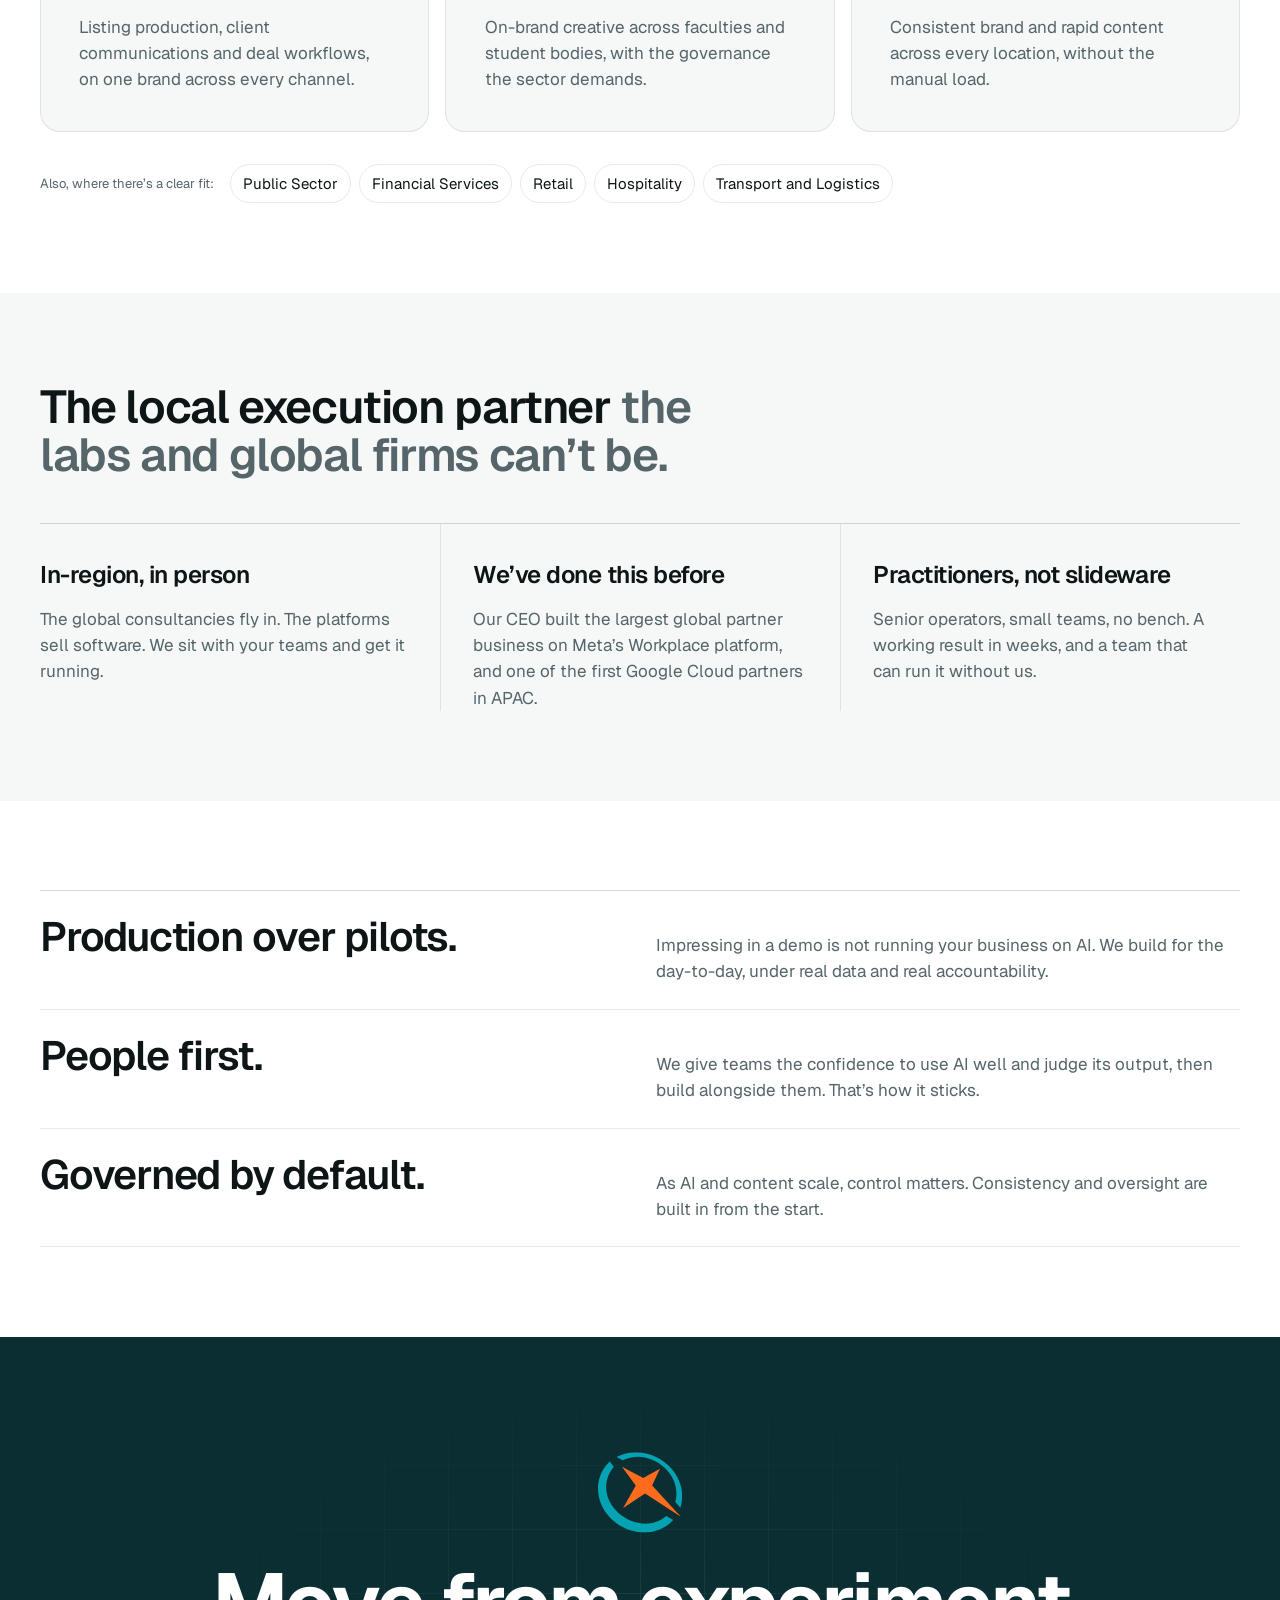
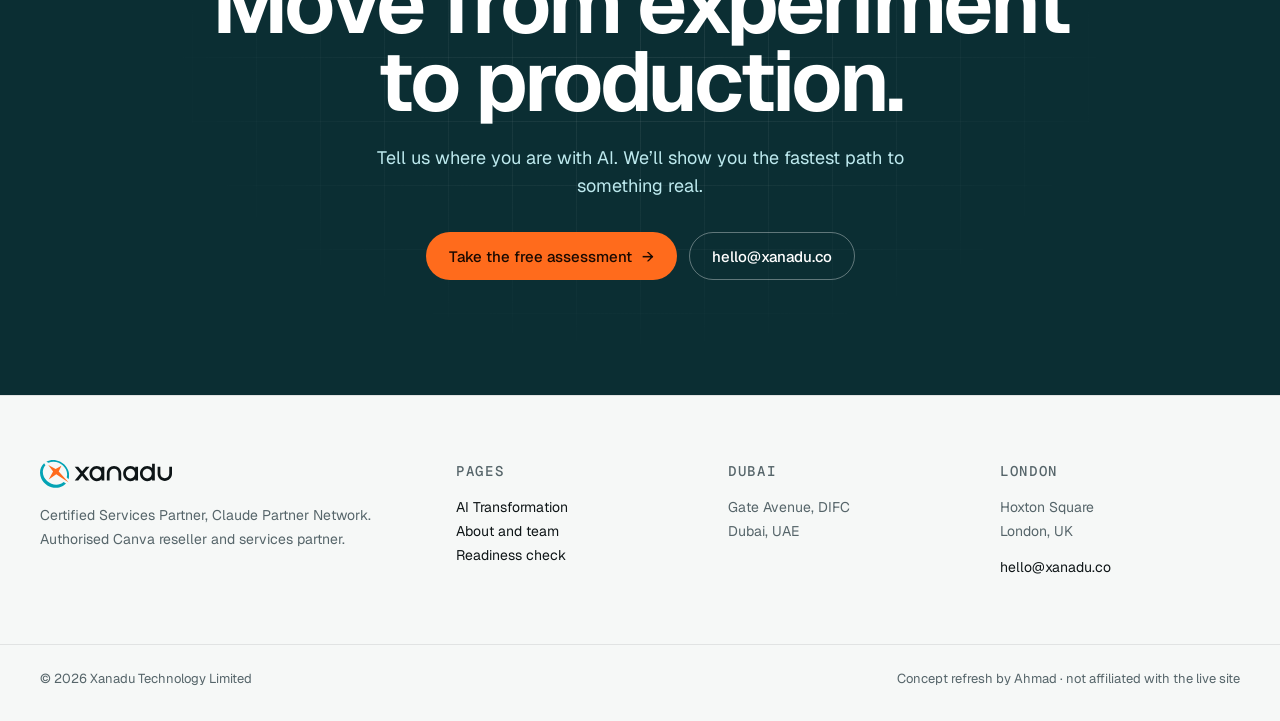
==== commit ae81da3e: "Hero: rollout org-chart illustration replaces the example console; container 1280px; DESIGN.md updat" ====
--- a/index.html
+++ b/index.html
@@ -52,11 +52,34 @@
         </ul>
       </div>
 
-      <div class="console" role="img" aria-label="Illustrative example of a deployment moving through the five steps">
-        <div class="console-head"><span class="lights" aria-hidden="true"><i></i><i></i><i></i></span><span>example deployment</span><span class="tag">example</span></div>
-        <ol class="console-body" id="console" aria-hidden="true"></ol>
-        <div class="console-foot" aria-hidden="true"><span class="meter"><i id="console-meter"></i></span><span id="console-status">starting</span></div>
-      </div>
+      <figure class="org" id="org" data-phase="idle" aria-label="Illustration: AI rolled out across Finance, HR, Operations, Product and Marketing, with agents doing work in each team and a person approving the result.">
+      <div class="org-head"><span>how the rollout works</span><span class="tag">Illustration</span></div>
+
+      <div class="org-chart" aria-hidden="true">
+        <div class="org-lead">Leadership</div>
+        <div class="org-wires" id="org-wires">
+          <i class="stem"></i><i class="bus"></i>
+        </div>
+        <div class="org-cols" id="org-cols"></div>
+      </div>
+
+      <div class="org-feed" aria-hidden="true">
+        <div class="org-legend show" id="org-legend">
+          <div class="label"><span>Rollout</span><span>one function at a time</span></div>
+          <ol><li>Assess</li><li>Blueprint</li><li>Enable</li><li>Govern</li></ol>
+          <p>Every function goes through the same four stages before agents go live.</p>
+        </div>
+        <div class="org-task" id="org-task">
+          <div class="label"><b id="org-task-where"></b><span>Agent task</span></div>
+          <ol id="org-task-steps"></ol>
+        </div>
+      </div>
+
+      <div class="org-foot" aria-hidden="true">
+        <div class="org-bar"><i id="org-bar"></i></div>
+        <span class="org-count" id="org-count">0 of 5 functions live</span>
+      </div>
+    </figure>
     </div>
   </section>
 
--- a/styles.css
+++ b/styles.css
@@ -36,7 +36,7 @@
   --s1: 4px; --s2: 8px; --s3: 12px; --s4: 16px; --s5: 24px; --s6: 32px; --s7: 48px; --s8: 64px; --s9: 96px; --s10: 128px;
   --gutter: clamp(16px, 4vw, 40px);
   --section: clamp(56px, 7vw, 96px);
-  --wrap: 1200px;
+  --wrap: 1280px;
   --r-sm: 6px; --r-md: 14px; --r-lg: 20px; --r-pill: 999px;
   --lift: 0 20px 40px -30px oklch(18.9% 0.011 217 / 0.25);
   --float: 0 1px 0 oklch(18.9% 0.011 217 / 0.04), 0 30px 60px -34px oklch(18.9% 0.011 217 / 0.28);
@@ -78,7 +78,9 @@
 .btn-primary { background: var(--signal-orange); color: var(--char); }
 .btn-primary::before { content: ""; position: absolute; inset: 0; z-index: -1; background: linear-gradient(90deg in oklch, var(--xanadu-teal), var(--signal-orange)); opacity: 0; transition: opacity .35s var(--ease); }
 .btn-primary:hover::before, .btn-primary:focus-visible::before { opacity: 1; }
-.btn-primary:hover, .btn-primary:focus-visible, .nav-links .btn-primary:hover, .nav-links .btn-primary:focus-visible { color: var(--plain-white); }
+.btn-primary:hover, .btn-primary:focus-visible, .nav-links .btn-primary:hover, .nav-links .btn-primary:focus-visible { color: var(--plain-white); background-color: transparent; }
+.btn-primary:focus-visible { outline-color: var(--harbour-ink); }
+.band .btn-primary:focus-visible { outline-color: var(--plain-white); }
 .btn-ghost { border-color: var(--hairline-strong); color: var(--harbour-ink); background: transparent; }
 .btn-ghost:hover { border-color: var(--harbour-ink); }
 .btn-sm { height: 42px; padding: 0 16px; font-size: .875rem; }
@@ -106,7 +108,7 @@
 /* ---------- hero (home) ---------- */
 .hero { position: relative; overflow: hidden; padding: clamp(48px, 7vw, 96px) 0 clamp(56px, 7vw, 88px); }
 .field-grid { position: absolute; inset: 0; pointer-events: none; background-image: linear-gradient(var(--hairline) 1px, transparent 1px), linear-gradient(90deg, var(--hairline) 1px, transparent 1px); background-size: 64px 64px; mask-image: radial-gradient(ellipse 70% 65% at 72% 40%, #000 15%, transparent 70%); -webkit-mask-image: radial-gradient(ellipse 70% 65% at 72% 40%, #000 15%, transparent 70%); }
-.hero-inner { position: relative; display: grid; grid-template-columns: 1.1fr 1fr; gap: clamp(32px, 5vw, 72px); align-items: center; }
+.hero-inner { position: relative; display: grid; grid-template-columns: minmax(0, 1fr) minmax(0, min(580px, 48%)); gap: clamp(32px, 4vw, 56px); align-items: center; }
 .credential { display: flex; align-items: center; gap: 10px; margin-bottom: var(--s5); color: var(--deep-lagoon); }
 .credential .dot { width: 7px; height: 7px; border-radius: 50%; background: var(--signal-orange); flex: none; }
 .hero .t-lede { margin-top: var(--s5); }
@@ -115,26 +117,227 @@
 .partners img { height: 56px; width: auto; }
 .partners img.round { height: 76px; }
 
-/* example console */
-.console { background: var(--plain-white); border: 1px solid var(--hairline-strong); border-radius: var(--r-lg); box-shadow: var(--float); overflow: hidden; min-width: 0; }
-.console-head { display: flex; align-items: center; gap: 12px; padding: 14px 16px; border-bottom: 1px solid var(--hairline); color: var(--slate); font: 400 .75rem/1 var(--mono); }
-.console-head .lights { display: flex; gap: 6px; }
-.console-head .lights i { width: 10px; height: 10px; border-radius: 50%; background: var(--pale-stone); }
-.console-head .tag { margin-left: auto; color: var(--deep-lagoon); letter-spacing: .12em; text-transform: uppercase; font-size: .6875rem; }
-.console-body { list-style: none; margin: 0; padding: 16px 18px 6px; min-height: 290px; font: 400 .8125rem/1.5 var(--mono); }
-.console-body li { display: grid; grid-template-columns: 18px 1fr auto; gap: 10px; padding: 7px 0; border-bottom: 1px dashed var(--hairline); }
-.console-body li:last-child { border-bottom: 0; }
-.console-body .ic { color: var(--deep-lagoon); }
-.console-body .ic.x { color: var(--kiln); }
-.console-body em { font-style: normal; color: var(--slate); }
-.console-body .v { color: var(--slate); }
-.console-foot { display: flex; align-items: center; gap: 14px; padding: 12px 18px 16px; color: var(--slate); font: 400 .75rem/1 var(--mono); }
-.meter { flex: 1; height: 4px; border-radius: 4px; background: var(--pale-stone); overflow: hidden; }
-.meter i { display: block; height: 100%; width: 0; background: linear-gradient(90deg in oklch, var(--xanadu-teal), var(--signal-orange)); transition: width .6s var(--ease); }
-@media (prefers-reduced-motion: no-preference) {
-  .console-body li { animation: slide-in .45s var(--ease) both; }
-}
-@keyframes slide-in { from { transform: translateY(6px); } }
+/* ---------- hero rollout org chart (signature illustration) ---------- */
+.org {
+  --card: var(--plain-white);
+  --ink: var(--harbour-ink);
+  --ink-2: var(--slate);
+  --ink-3: oklch(63.5% 0.016 205);
+  --line: oklch(18.9% 0.011 217 / 0.12);
+  --line-strong: oklch(18.9% 0.011 217 / 0.34);
+  --teal: var(--deep-lagoon);
+  --teal-tint: oklch(53.6% 0.092 208 / 0.08);
+  --orange: var(--signal-orange);
+  --orange-tint: oklch(70.3% 0.198 43 / 0.1);
+  --ease-out: cubic-bezier(0.23, 1, 0.32, 1);
+  margin: 0;
+}
+.org {
+  width: 100%;
+  max-width: 580px;
+  background: var(--card);
+  border: 1px solid var(--line);
+  border-radius: var(--r-lg);
+  box-shadow: var(--float);
+  justify-self: end;
+  overflow: hidden;
+  font-family: var(--sans);
+  container: org / inline-size;
+}
+.org-head {
+  display: flex; justify-content: space-between; align-items: center;
+  padding: 14px 18px;
+  border-bottom: 1px solid var(--line);
+  font: 400 11.5px/1 var(--mono);
+  color: var(--ink-3);
+}
+.org-head .tag { letter-spacing: 0.14em; text-transform: uppercase; color: var(--teal); }
+
+.org-chart { padding: 22px 14px 16px; }
+
+/* Leadership node */
+.org-lead {
+  width: max-content; margin: 0 auto;
+  padding: 9px 18px;
+  border-radius: 10px;
+  background: var(--ink); color: #fff;
+  font: 600 13px/1 var(--sans);
+  letter-spacing: -0.005em;
+}
+
+/* Connectors: thin divs, lit versions scale in along their axis */
+.org-wires { position: relative; height: 28px; }
+.org-wires i { position: absolute; background: var(--line); }
+.org-wires .stem { left: 50%; top: 0; width: 1px; height: 14px; }
+.org-wires .bus  { left: 10%; width: 80%; top: 14px; height: 1px; }
+.org-wires .drop { top: 14px; width: 1px; height: 14px; }
+.org-wires .lit {
+  background: var(--line-strong);
+  transition: transform 260ms var(--ease-out), background-color 300ms ease;
+}
+.org-wires .lit.v { transform: scaleY(0); transform-origin: top; }
+.org-wires .lit.h { transform: scaleX(0); }
+.org-wires .lit.drop { transition-delay: 180ms, 0ms; }
+.org-wires .lit.on { transform: none; }
+.org-wires .lit.hot { background: var(--teal); z-index: 1; }
+
+/* Five verticals. No grid gap, so column centres sit at 10/30/50/70/90% and meet the wires. */
+.org-cols { display: grid; grid-template-columns: repeat(5, minmax(0, 1fr)); }
+.org-col { padding: 0 4px; transition: opacity 320ms ease; }
+.org[data-phase="spot"] .org-col:not(.is-spot) { opacity: 0.45; }
+
+.org-vert {
+  border: 1px dashed var(--line-strong);
+  border-radius: 10px;
+  padding: 10px 6px 9px;
+  text-align: center;
+  background: var(--card);
+  transition: border-color 300ms ease, background-color 300ms ease;
+}
+.org-vert .name { display: block; font: 600 12.5px/1.1 var(--sans); color: var(--ink-3); transition: color 300ms ease; white-space: nowrap; }
+.org-vert .name .short { display: none; }
+.org-vert .stage {
+  display: inline-flex; align-items: center; gap: 5px;
+  margin-top: 7px; height: 11px;
+  font: 400 9.5px/1 var(--mono); letter-spacing: 0.08em; text-transform: uppercase;
+  color: var(--ink-3);
+}
+.org-vert .stage::before {
+  content: ""; width: 5px; height: 5px; border-radius: 50%;
+  background: var(--ink-3); opacity: 0.5;
+  transition: background-color 300ms ease, opacity 300ms ease;
+}
+.org-vert[data-state="rolling"] { border-style: solid; border-color: var(--line-strong); }
+.org-vert[data-state="rolling"] .name { color: var(--ink); }
+.org-vert[data-state="rolling"] .stage { color: var(--ink-2); }
+.org-vert[data-state="live"] { border-style: solid; border-color: var(--line); }
+.org-vert[data-state="live"] .name { color: var(--ink); }
+.org-vert[data-state="live"] .stage { color: var(--teal); }
+.org-vert[data-state="live"] .stage::before { background: var(--teal); opacity: 1; }
+.org-col.is-spot .org-vert { border-color: var(--teal); background: var(--teal-tint); }
+
+/* Sub-teams: ghosted until the vertical is live. Fade only, no movement. */
+.org-teams { list-style: none; margin: 8px 0 0; padding: 0; display: grid; gap: 5px; }
+.org-team {
+  display: flex; align-items: center; gap: 6px;
+  padding: 6px 7px;
+  border: 1px dashed var(--line);
+  border-radius: 7px;
+  font: 400 10.5px/1.1 var(--sans);
+  color: var(--ink-2);
+  white-space: nowrap; overflow: hidden;
+  opacity: 0.45;
+  transition: opacity 400ms ease, border-color 300ms ease, background-color 300ms ease, color 300ms ease;
+}
+.org-team .dot {
+  position: relative; flex: none;
+  width: 5px; height: 5px; border-radius: 50%;
+  background: var(--teal);
+  opacity: 0;
+  transition: opacity 400ms ease;
+}
+.org-team.live { opacity: 1; border-style: solid; }
+.org-team.live .dot { opacity: 1; }
+.org-team.active { border-color: var(--teal); background: var(--teal-tint); color: var(--ink); }
+.org-team.working .dot::after {
+  content: ""; position: absolute; inset: -3px; border-radius: 50%;
+  border: 1px solid var(--teal);
+  animation: org-ring 1.2s var(--ease-out) infinite;
+}
+@keyframes org-ring { from { transform: scale(0.6); opacity: 0.9; } to { transform: scale(1.9); opacity: 0; } }
+
+/* Feed: rollout legend first, then one agent task per spotlight */
+.org-feed {
+  position: relative;
+  height: 126px;
+  border-top: 1px solid var(--line);
+  background: oklch(18.9% 0.011 217 / 0.018);
+}
+.org-feed > div {
+  position: absolute; inset: 0;
+  padding: 14px 18px;
+  opacity: 0;
+  transition: opacity 180ms ease;
+}
+.org-feed > div.show { opacity: 1; }
+.org-feed .label {
+  display: flex; justify-content: space-between;
+  font: 500 10px/1 var(--mono); letter-spacing: 0.12em; text-transform: uppercase;
+  color: var(--ink-3);
+  margin-bottom: 11px;
+}
+.org-feed .label b { font-weight: 500; color: var(--teal); }
+.org-legend ol { list-style: none; margin: 0 0 10px; padding: 0; display: flex; flex-wrap: wrap; gap: 6px 8px; align-items: center; font: 400 12px/1 var(--mono); color: var(--ink); }
+.org-legend li + li::before { content: "→"; color: var(--ink-3); margin-right: 8px; }
+.org-legend p { margin: 0; font-size: 12.5px; line-height: 1.45; color: var(--ink-2); }
+
+.org-task ol { list-style: none; margin: 0; padding: 0; display: grid; gap: 9px; }
+.org-task li {
+  display: flex; align-items: center; gap: 9px;
+  font-size: 13px; line-height: 1.2; color: var(--ink);
+  opacity: 0; transform: translateY(6px);
+  transition: opacity 240ms var(--ease-out), transform 240ms var(--ease-out);
+}
+.org-task li.in { opacity: 1; transform: none; }
+.org-task .mark {
+  position: relative; flex: none;
+  width: 14px; height: 14px; border-radius: 50%;
+  border: 1px solid var(--teal);
+  display: grid; place-items: center;
+  transition: background-color 200ms ease, border-color 200ms ease;
+}
+.org-task .mark svg { width: 8px; height: 8px; opacity: 0; transform: scale(0.9); transition: opacity 160ms ease, transform 160ms var(--ease-out); }
+.org-task .mark::before { content: ""; width: 4px; height: 4px; border-radius: 50%; background: var(--teal); animation: org-blink 0.9s ease-in-out infinite alternate; }
+@keyframes org-blink { from { opacity: 0.25; } to { opacity: 1; } }
+.org-task li.done .mark { background: var(--teal); }
+.org-task li.done .mark::before { display: none; }
+.org-task li.done .mark svg { opacity: 1; transform: none; }
+.org-task li.human .mark { border-color: var(--orange); }
+.org-task li.human .mark::before { background: var(--orange); }
+.org-task li.human.done .mark { background: var(--orange); }
+.org-task .who {
+  margin-left: auto; flex: none;
+  font: 500 9.5px/1 var(--mono); letter-spacing: 0.1em; text-transform: uppercase;
+  color: var(--ink-3);
+}
+.org-task li.human .who { color: var(--kiln); background: var(--orange-tint); padding: 4px 6px; border-radius: 4px; }
+
+/* Footer: progress */
+.org-foot {
+  display: flex; align-items: center; gap: 14px;
+  padding: 13px 18px 15px;
+  border-top: 1px solid var(--line);
+  font: 400 11.5px/1 var(--mono); color: var(--ink-2);
+}
+.org-bar { flex: 1; height: 3px; border-radius: 3px; background: var(--pale-stone); overflow: hidden; }
+.org-bar i {
+  display: block; height: 100%; border-radius: inherit;
+  background: linear-gradient(90deg in oklch, var(--xanadu-teal), var(--signal-orange));
+  transform: scaleX(0); transform-origin: left;
+  transition: transform 500ms var(--ease-out);
+}
+.org-count { white-space: nowrap; font-variant-numeric: tabular-nums; }
+
+/* Narrow card (phone, or a tight column): Leadership + five verticals only; the feed names the sub-team.
+   A container query, so it responds to the card's own width, not the window's. */
+@container org (max-width: 500px) {
+  .org-chart { padding: 18px 8px 14px; }
+  .org-col { padding: 0 2px; }
+  .org-teams { display: none; }
+  .org-vert { padding: 9px 2px 8px; }
+  .org-vert .name { font-size: 11px; }
+  .org-vert .name .full { display: none; }
+  .org-vert .name .short { display: inline; }
+  .org-vert .stage { font-size: 8.5px; letter-spacing: 0.04em; gap: 3px; }
+  .org-feed { height: 140px; }
+  .org-feed > div, .org-head, .org-foot { padding-left: 14px; padding-right: 14px; }
+  .org-task li { font-size: 12.5px; }
+}
+
+/* Reduced motion: the finished chart, one static example, nothing moving */
+@media (prefers-reduced-motion: reduce) {
+  .org *, .org *::before, .org *::after { transition-duration: 0.01ms !important; transition-delay: 0ms !important; animation: none !important; }
+}
 
 /* clients: logo carousel (pauses on hover; static under reduced motion) */
 .clients { background: var(--plain-white); border-top: 1px solid var(--hairline); border-bottom: 1px solid var(--hairline); }
@@ -369,9 +572,6 @@
 }
 @media (max-width: 480px) {
   .logo { width: 116px; height: 25px; }
-  .console-body { font-size: .75rem; min-height: 270px; }
-  .console-body li { grid-template-columns: 16px 1fr; }
-  .console-body .v { display: none; }
   .footer-grid { grid-template-columns: 1fr; }
 }
 @media (prefers-reduced-motion: reduce) {
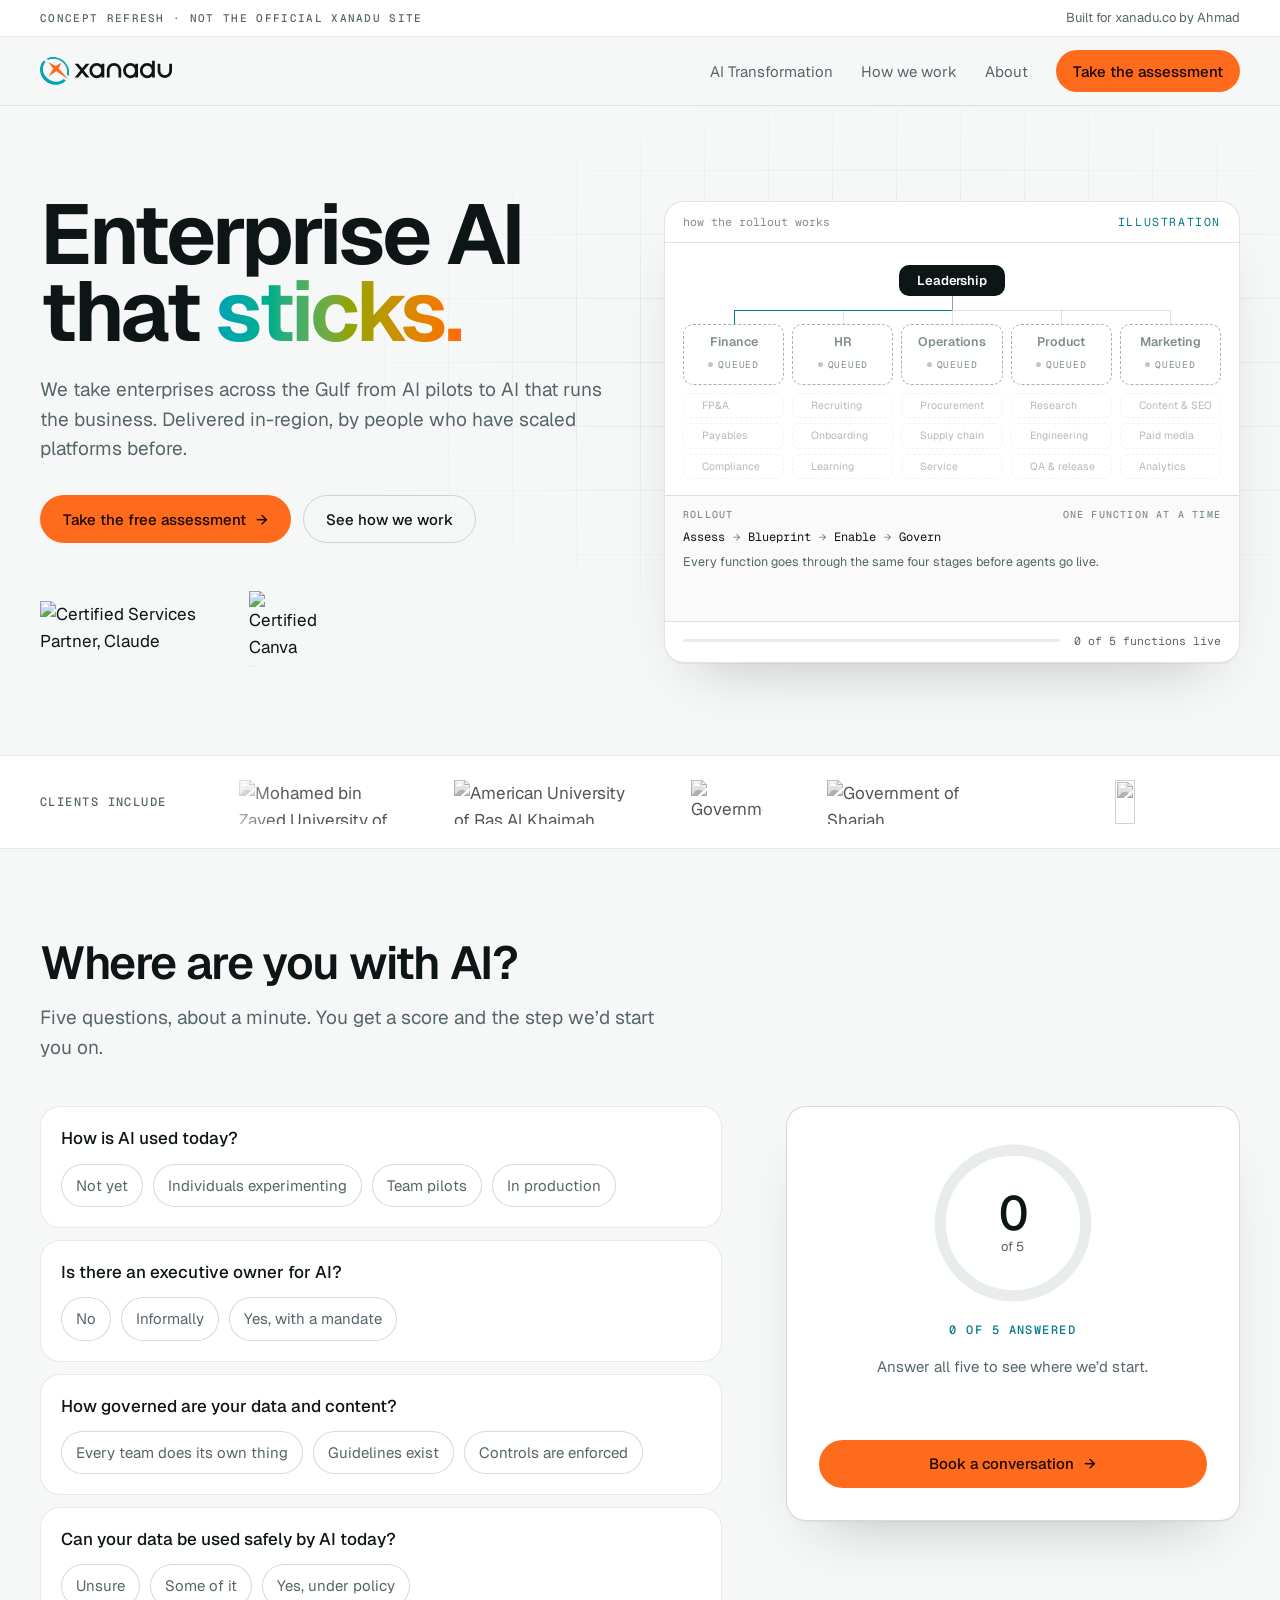
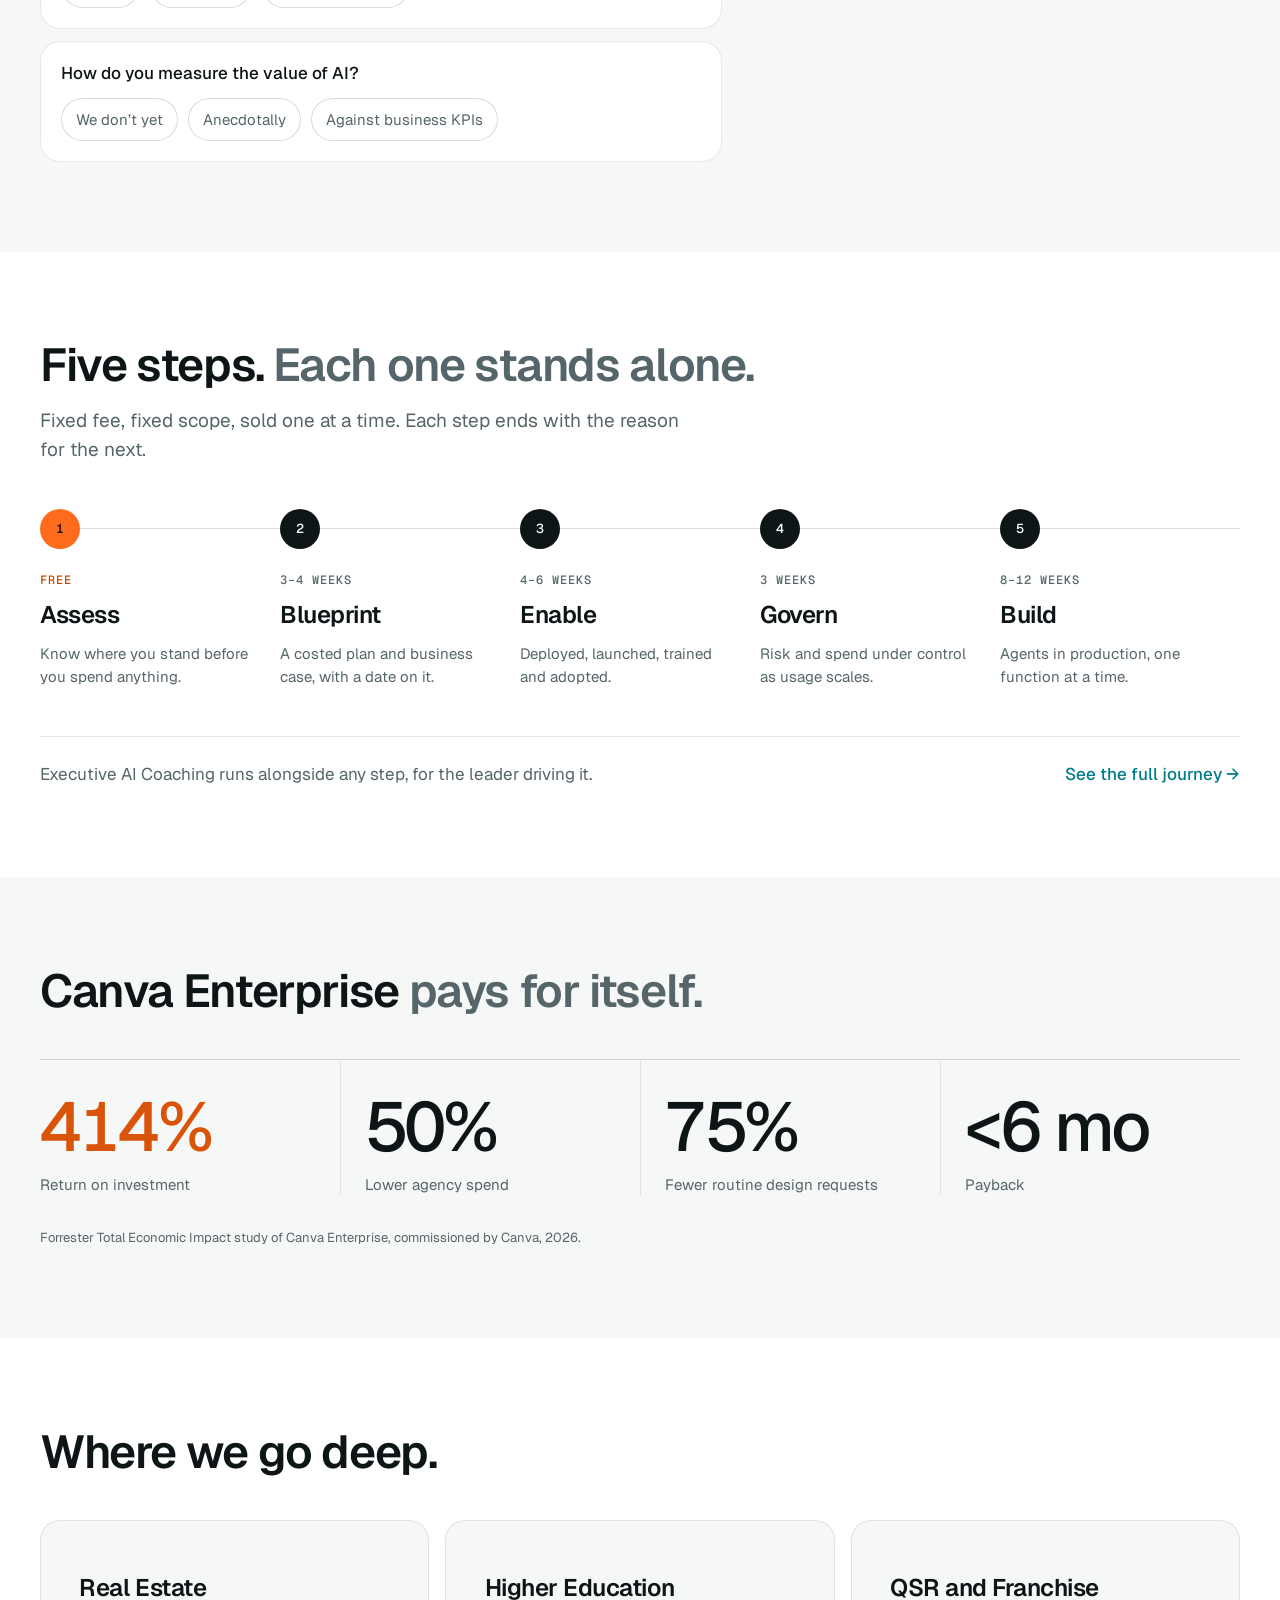
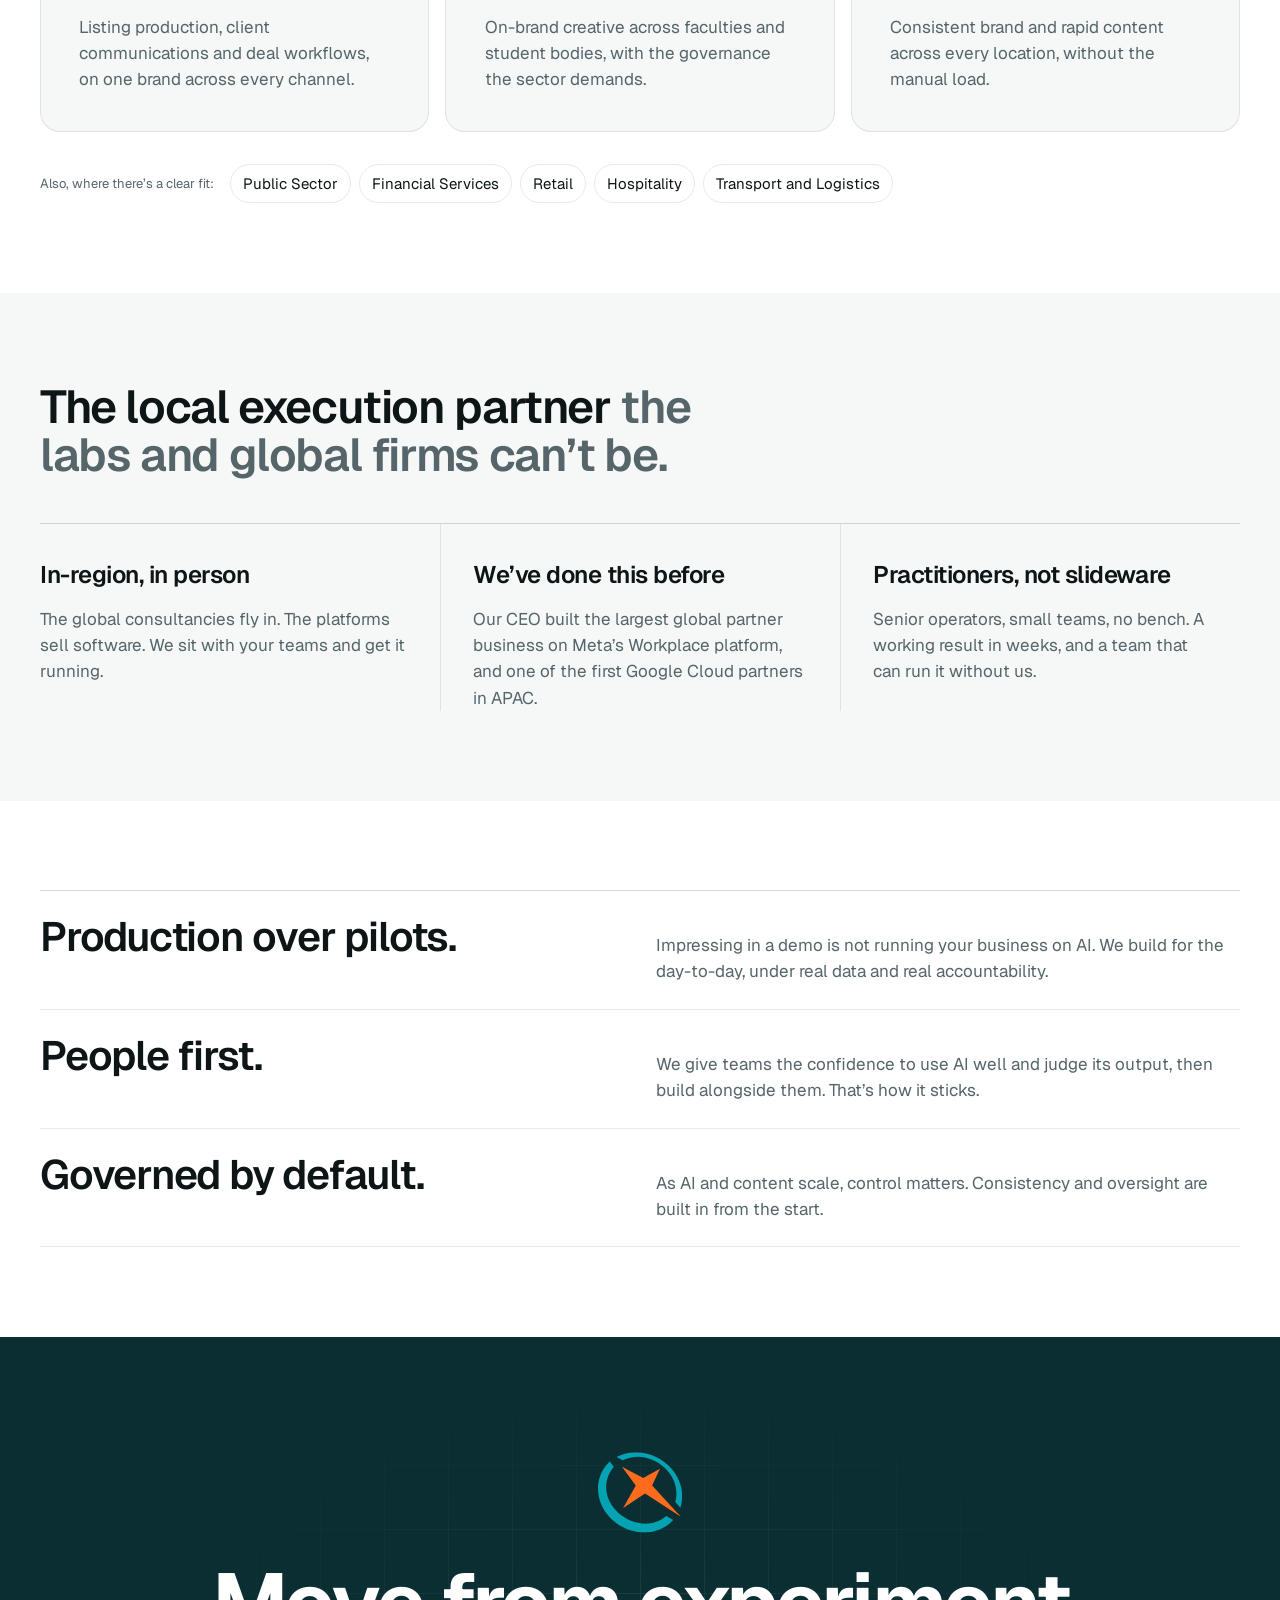
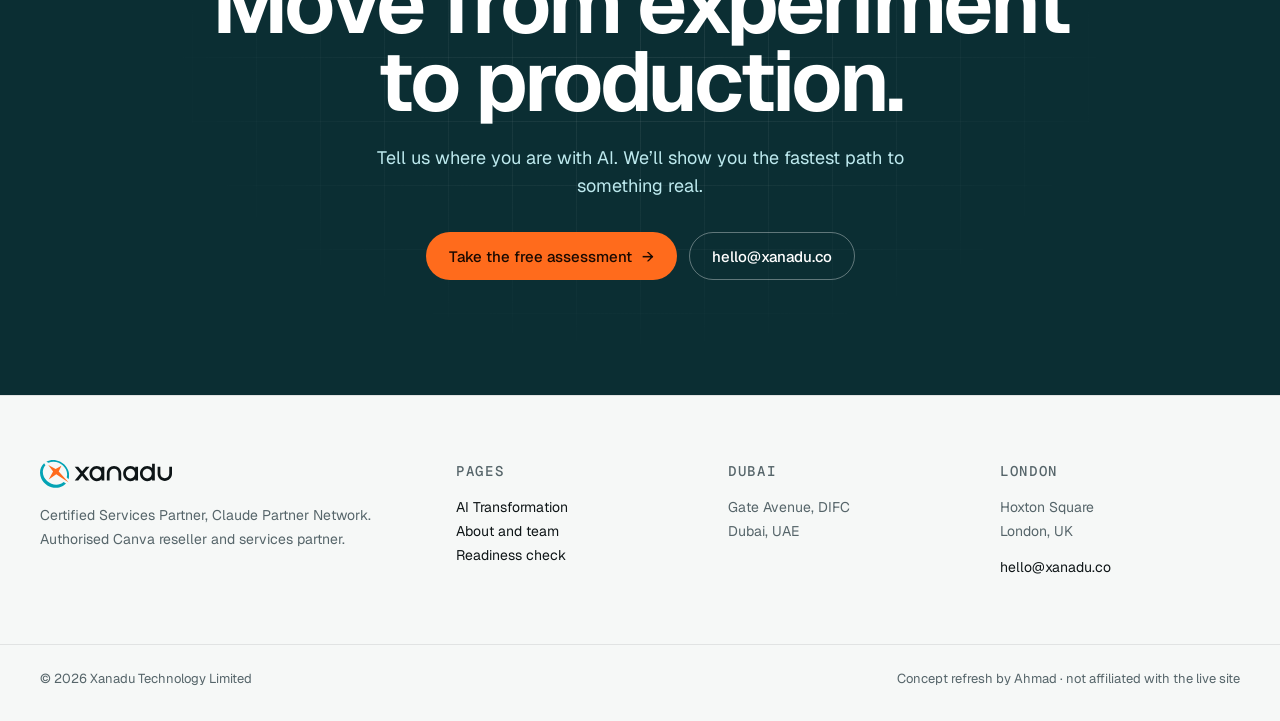
==== commit e09e277e: "Rollout chart: four functions (no HR) on compact cards, rebuilds across the width; footer count from" ====
--- a/index.html
+++ b/index.html
@@ -52,7 +52,7 @@
         </ul>
       </div>
 
-      <figure class="org" id="org" data-phase="idle" aria-label="Illustration: AI rolled out across Finance, HR, Operations, Product and Marketing, with agents doing work in each team and a person approving the result.">
+      <figure class="org" id="org" data-phase="idle" aria-label="Illustration: AI rolled out across the business&rsquo;s functions, with agents doing work in each team and a person approving the result.">
       <div class="org-head"><span>how the rollout works</span><span class="tag">Illustration</span></div>
 
       <div class="org-chart" aria-hidden="true">
